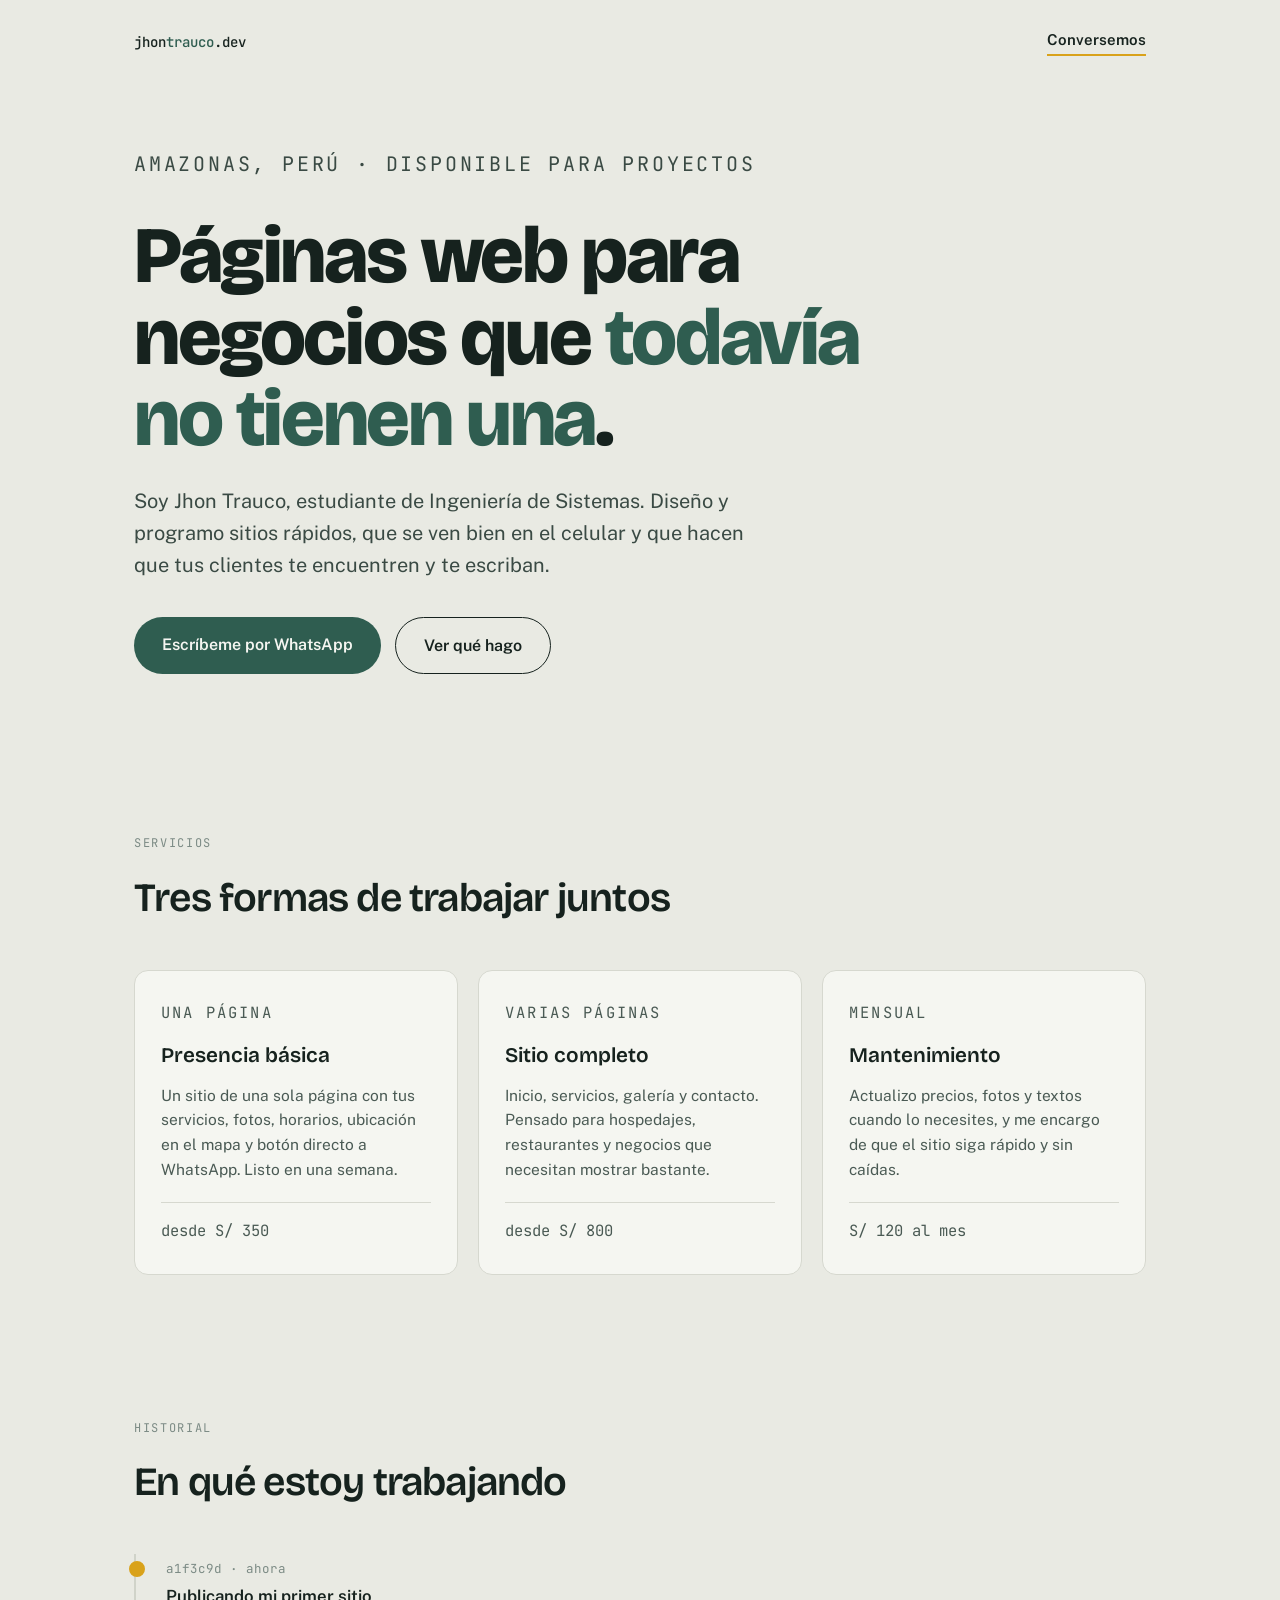
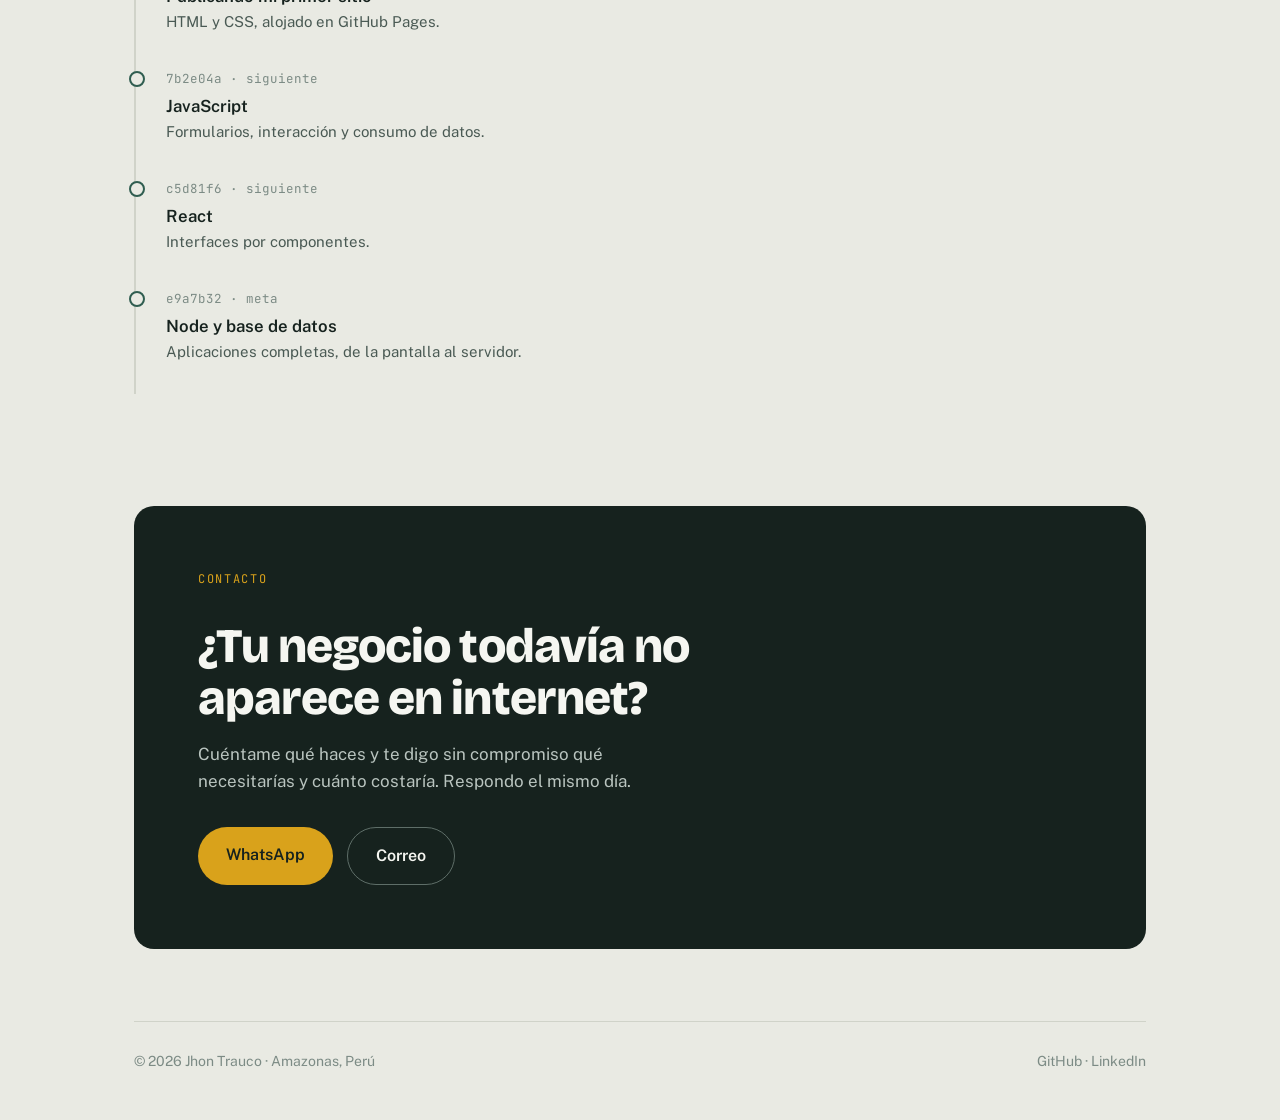
==== index.html @ 75b965c4 "Agrego mi landing page personal" ====
<!DOCTYPE html>
<html lang="es">
<head>
  <meta charset="UTF-8">
  <meta name="viewport" content="width=device-width, initial-scale=1.0">
  <title>Jhon Trauco — Desarrollo web en Amazonas, Perú</title>
  <meta name="description" content="Hago páginas web rápidas y claras para negocios de Amazonas. Estudiante de Ingeniería de Sistemas.">

  <link rel="preconnect" href="https://fonts.googleapis.com">
  <link rel="preconnect" href="https://fonts.gstatic.com" crossorigin>
  <link href="https://fonts.googleapis.com/css2?family=Bricolage+Grotesque:opsz,wght@12..96,400;12..96,600;12..96,800&family=JetBrains+Mono:wght@400;500&family=Public+Sans:wght@400;500;600&display=swap" rel="stylesheet">

  <style>
    /* Variables */
    :root {
      --niebla:  #E9EAE3;
      --tinta:   #16221E;
      --musgo:   #2F5D50;
      --ambar:   #D9A21B;
      --piedra:  #7C8B85;
      --papel:   #F5F6F1;

      --display: 'Bricolage Grotesque', system-ui, sans-serif;
      --cuerpo:  'Public Sans', system-ui, sans-serif;
      --mono:    'JetBrains Mono', monospace;
    }

    /* Base */
    * { margin: 0; padding: 0; box-sizing: border-box; }

    html { scroll-behavior: smooth; }

    body {
      background: var(--niebla);
      color: var(--tinta);
      font-family: var(--cuerpo);
      font-size: 17px;
      line-height: 1.6;
      -webkit-font-smoothing: antialiased;
    }

    .contenedor {
      width: 100%;
      max-width: 1060px;
      margin: 0 auto;
      padding: 0 24px;
    }

    a { color: inherit; }

    a:focus-visible, button:focus-visible {
      outline: 3px solid var(--musgo);
      outline-offset: 3px;
    }

    .etiqueta {
      font-family: var(--mono);
      font-size: 12px;
      letter-spacing: 0.14em;
      text-transform: uppercase;
      color: var(--piedra);
    }

    /* Cabecera */
    .cabecera {
      padding: 28px 0;
      display: flex;
      align-items: center;
      justify-content: space-between;
      gap: 16px;
    }

    .logo {
      font-family: var(--mono);
      font-size: 14px;
      font-weight: 500;
      text-decoration: none;
    }

    .logo span { color: var(--musgo); }

    .cabecera-enlace {
      font-size: 15px;
      font-weight: 600;
      text-decoration: none;
      border-bottom: 2px solid var(--ambar);
      padding-bottom: 2px;
    }

    /* Portada */
    .portada { padding: 64px 0 88px; }

    .portada h1 {
      font-family: var(--display);
      font-weight: 800;
      font-size: clamp(2.6rem, 7vw, 5rem);
      line-height: 1.02;
      letter-spacing: -0.03em;
      margin: 20px 0 24px;
      max-width: 15ch;
    }

    .portada h1 em {
      font-style: normal;
      color: var(--musgo);
    }

    .portada p {
      font-size: clamp(1.05rem, 2vw, 1.25rem);
      color: #3A4A44;
      max-width: 52ch;
      margin-bottom: 36px;
    }

    /* Botones */
    .botones { display: flex; flex-wrap: wrap; gap: 14px; }

    .boton {
      display: inline-block;
      padding: 15px 28px;
      border-radius: 999px;
      font-weight: 600;
      font-size: 16px;
      text-decoration: none;
      transition: transform 0.15s ease, background 0.15s ease;
    }

    .boton-lleno {
      background: var(--musgo);
      color: var(--papel);
    }

    .boton-lleno:hover { background: #24463D; transform: translateY(-2px); }

    .boton-borde {
      border: 1.5px solid var(--tinta);
      color: var(--tinta);
    }

    .boton-borde:hover { background: var(--tinta); color: var(--papel); transform: translateY(-2px); }

    /* Servicios */
    .seccion { padding: 72px 0; }

    .seccion-titulo {
      font-family: var(--display);
      font-weight: 600;
      font-size: clamp(1.7rem, 4vw, 2.5rem);
      letter-spacing: -0.02em;
      margin: 12px 0 40px;
    }

    .grilla {
      display: grid;
      grid-template-columns: repeat(auto-fit, minmax(260px, 1fr));
      gap: 20px;
    }

    .tarjeta {
      background: var(--papel);
      border: 1px solid #D6D8CF;
      border-radius: 14px;
      padding: 30px 26px;
      display: flex;
      flex-direction: column;
    }

    .tarjeta h3 {
      font-family: var(--display);
      font-size: 1.3rem;
      font-weight: 600;
      margin: 14px 0 10px;
    }

    .tarjeta p {
      color: #4A5A54;
      font-size: 15.5px;
      flex-grow: 1;
    }

    .precio {
      font-family: var(--mono);
      font-size: 14px;
      color: var(--musgo);
      margin-top: 20px;
      padding-top: 16px;
      border-top: 1px solid #D6D8CF;
    }

    /* Historial */
    .historial { list-style: none; border-left: 2px solid #D0D3C9; }

    .commit {
      position: relative;
      padding: 0 0 30px 30px;
    }

    .commit::before {
      content: "";
      position: absolute;
      left: -7px;
      top: 7px;
      width: 12px;
      height: 12px;
      border-radius: 50%;
      background: var(--niebla);
      border: 2px solid var(--musgo);
    }

    .commit.actual::before { background: var(--ambar); border-color: var(--ambar); }

    .commit-hash {
      font-family: var(--mono);
      font-size: 12.5px;
      color: var(--piedra);
    }

    .commit-titulo {
      font-weight: 600;
      font-size: 1.05rem;
      margin-top: 2px;
    }

    .commit-detalle { color: #4A5A54; font-size: 15px; }

    /* Contacto */
    .contacto {
      background: var(--tinta);
      color: var(--papel);
      border-radius: 20px;
      padding: clamp(38px, 6vw, 64px);
      margin: 40px 0 72px;
    }

    .contacto h2 {
      font-family: var(--display);
      font-weight: 800;
      font-size: clamp(1.9rem, 5vw, 3rem);
      letter-spacing: -0.02em;
      line-height: 1.08;
      margin: 14px 0 16px;
      max-width: 18ch;
    }

    .contacto p {
      color: #B9C4BF;
      max-width: 46ch;
      margin-bottom: 32px;
    }

    .contacto .etiqueta { color: var(--ambar); }

    .contacto .boton-lleno { background: var(--ambar); color: var(--tinta); }
    .contacto .boton-lleno:hover { background: #E8B32C; }

    .contacto .boton-borde { border-color: #5E6E68; color: var(--papel); }
    .contacto .boton-borde:hover { background: var(--papel); color: var(--tinta); }

    /* Pie de página */
    .pie {
      border-top: 1px solid #D0D3C9;
      padding: 28px 0 48px;
      display: flex;
      flex-wrap: wrap;
      gap: 12px;
      justify-content: space-between;
      font-size: 14px;
      color: var(--piedra);
    }

    .pie a { text-decoration: none; }
    .pie a:hover { color: var(--musgo); }

    /* Animación de aparición */
    .aparece {
      opacity: 0;
      transform: translateY(18px);
      transition: opacity 0.6s ease, transform 0.6s ease;
    }

    .aparece.visible { opacity: 1; transform: none; }

    @media (prefers-reduced-motion: reduce) {
      * { animation: none !important; transition: none !important; }
      .aparece { opacity: 1; transform: none; }
      html { scroll-behavior: auto; }
    }
  </style>
</head>

<body>

  <div class="contenedor">
    <header class="cabecera">
      <a href="#" class="logo">jhon<span>trauco</span>.dev</a>
      <a href="#contacto" class="cabecera-enlace">Conversemos</a>
    </header>
  </div>

  <main>
    <div class="contenedor">
      <section class="portada">
        <p class="etiqueta">Amazonas, Perú · Disponible para proyectos</p>

        <h1>Páginas web para negocios que <em>todavía no tienen una</em>.</h1>

        <p>
          Soy Jhon Trauco, estudiante de Ingeniería de Sistemas. Diseño y programo
          sitios rápidos, que se ven bien en el celular y que hacen que tus
          clientes te encuentren y te escriban.
        </p>

        <div class="botones">
          <a class="boton boton-lleno" href="https://wa.me/51944429458">Escríbeme por WhatsApp</a>
          <a class="boton boton-borde" href="#servicios">Ver qué hago</a>
        </div>
      </section>
    </div>

    <div class="contenedor">
      <section class="seccion aparece" id="servicios">
        <p class="etiqueta">Servicios</p>
        <h2 class="seccion-titulo">Tres formas de trabajar juntos</h2>

        <div class="grilla">
          <article class="tarjeta">
            <p class="etiqueta">Una página</p>
            <h3>Presencia básica</h3>
            <p>
              Un sitio de una sola página con tus servicios, fotos, horarios,
              ubicación en el mapa y botón directo a WhatsApp. Listo en una semana.
            </p>
            <p class="precio">desde S/ 350</p>
          </article>

          <article class="tarjeta">
            <p class="etiqueta">Varias páginas</p>
            <h3>Sitio completo</h3>
            <p>
              Inicio, servicios, galería y contacto. Pensado para hospedajes,
              restaurantes y negocios que necesitan mostrar bastante.
            </p>
            <p class="precio">desde S/ 800</p>
          </article>

          <article class="tarjeta">
            <p class="etiqueta">Mensual</p>
            <h3>Mantenimiento</h3>
            <p>
              Actualizo precios, fotos y textos cuando lo necesites, y me encargo
              de que el sitio siga rápido y sin caídas.
            </p>
            <p class="precio">S/ 120 al mes</p>
          </article>
        </div>
      </section>
    </div>

    <div class="contenedor">
      <section class="seccion aparece">
        <p class="etiqueta">Historial</p>
        <h2 class="seccion-titulo">En qué estoy trabajando</h2>

        <ol class="historial">
          <li class="commit actual">
            <span class="commit-hash">a1f3c9d · ahora</span>
            <p class="commit-titulo">Publicando mi primer sitio</p>
            <p class="commit-detalle">HTML y CSS, alojado en GitHub Pages.</p>
          </li>
          <li class="commit">
            <span class="commit-hash">7b2e04a · siguiente</span>
            <p class="commit-titulo">JavaScript</p>
            <p class="commit-detalle">Formularios, interacción y consumo de datos.</p>
          </li>
          <li class="commit">
            <span class="commit-hash">c5d81f6 · siguiente</span>
            <p class="commit-titulo">React</p>
            <p class="commit-detalle">Interfaces por componentes.</p>
          </li>
          <li class="commit">
            <span class="commit-hash">e9a7b32 · meta</span>
            <p class="commit-titulo">Node y base de datos</p>
            <p class="commit-detalle">Aplicaciones completas, de la pantalla al servidor.</p>
          </li>
        </ol>
      </section>
    </div>

    <div class="contenedor">
      <section class="contacto aparece" id="contacto">
        <p class="etiqueta">Contacto</p>
        <h2>¿Tu negocio todavía no aparece en internet?</h2>
        <p>
          Cuéntame qué haces y te digo sin compromiso qué necesitarías y cuánto
          costaría. Respondo el mismo día.
        </p>

        <div class="botones">
          <a class="boton boton-lleno" href="https://wa.me/51944429458">WhatsApp</a>
          <a class="boton boton-borde" href="mailto:jhontrauco.dev@gmail.com">Correo</a>
        </div>
      </section>
    </div>
  </main>

  <div class="contenedor">
    <footer class="pie">
      <span>© 2026 Jhon Trauco · Amazonas, Perú</span>
      <span>
        <a href="https://github.com/jhontrauco">GitHub</a> ·
        <a href="https://www.linkedin.com/in/jhontrauco/">LinkedIn</a>
      </span>
    </footer>
  </div>

  <script>
    const observador = new IntersectionObserver((entradas) => {
      entradas.forEach((entrada) => {
        if (entrada.isIntersecting) {
          entrada.target.classList.add('visible');
          observador.unobserve(entrada.target);
        }
      });
    }, { threshold: 0.12 });

    document.querySelectorAll('.aparece').forEach((el) => observador.observe(el));
  </script>

</body>
</html>
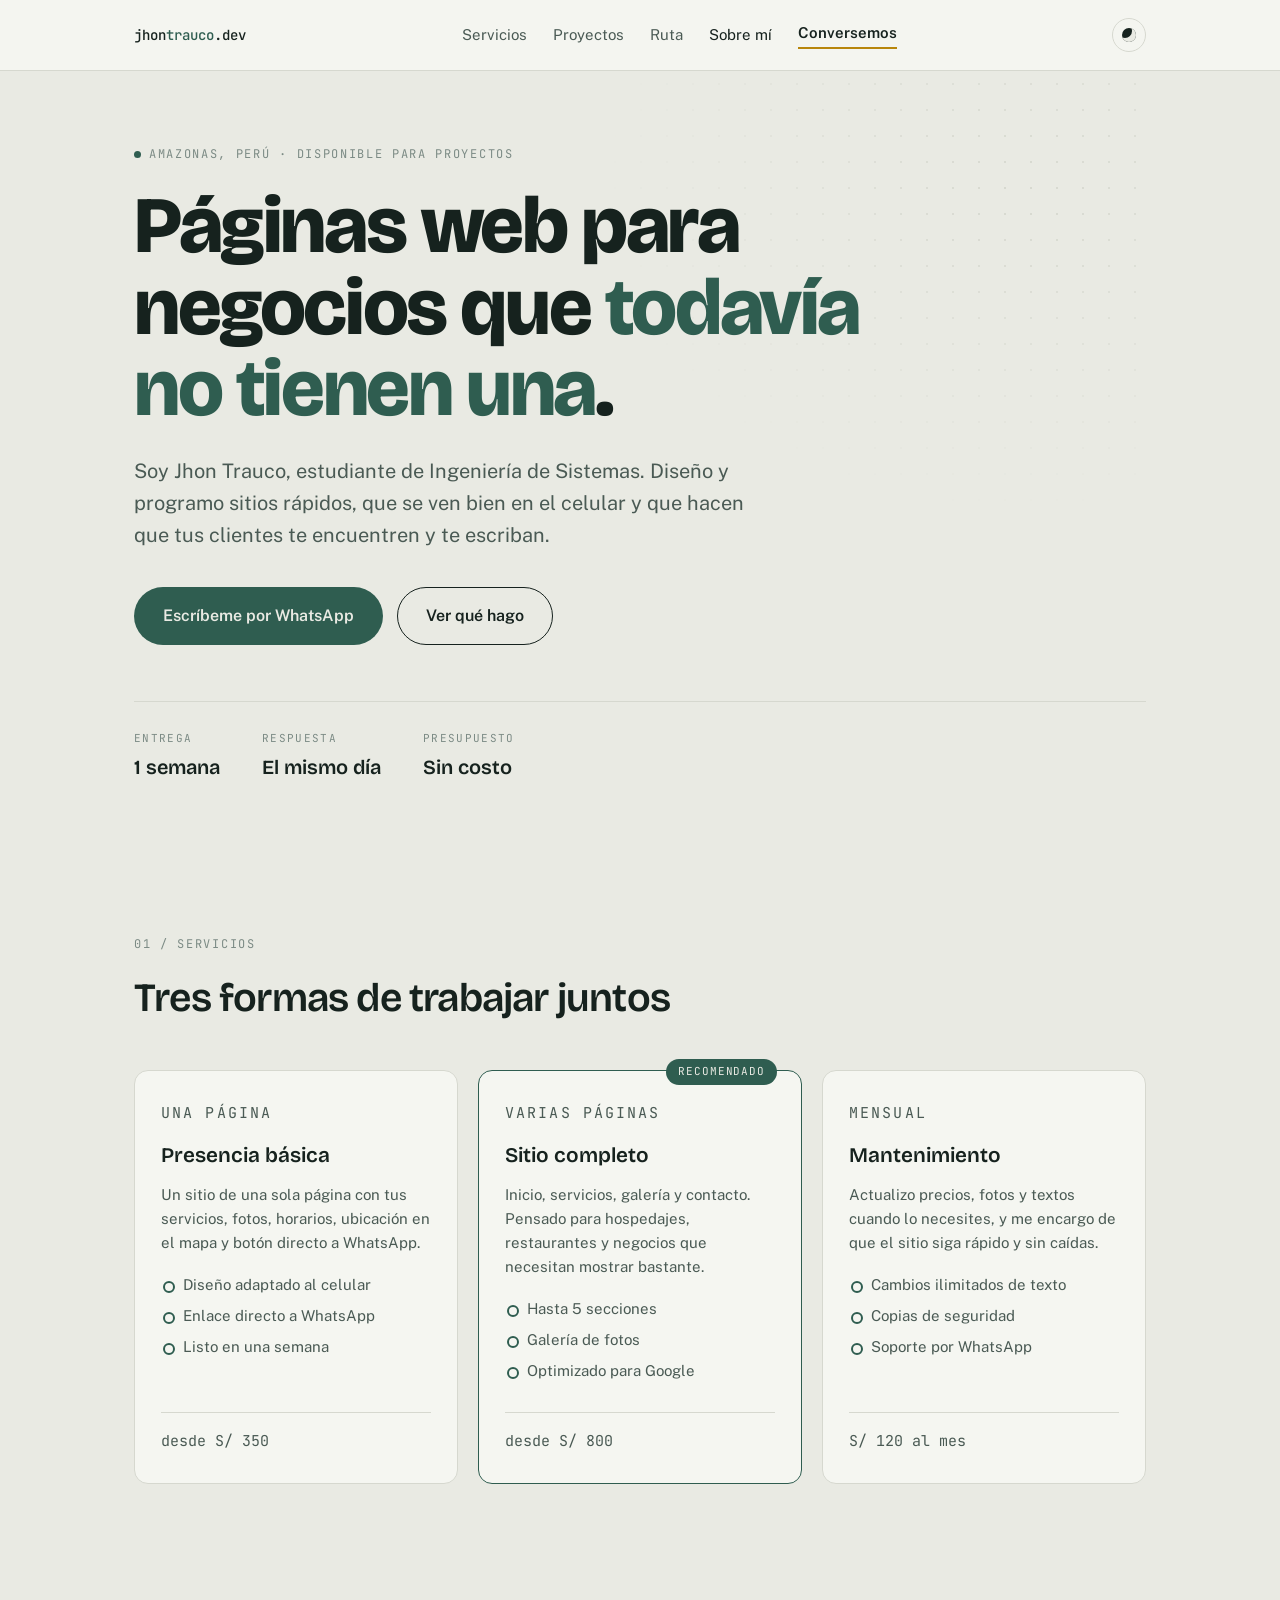
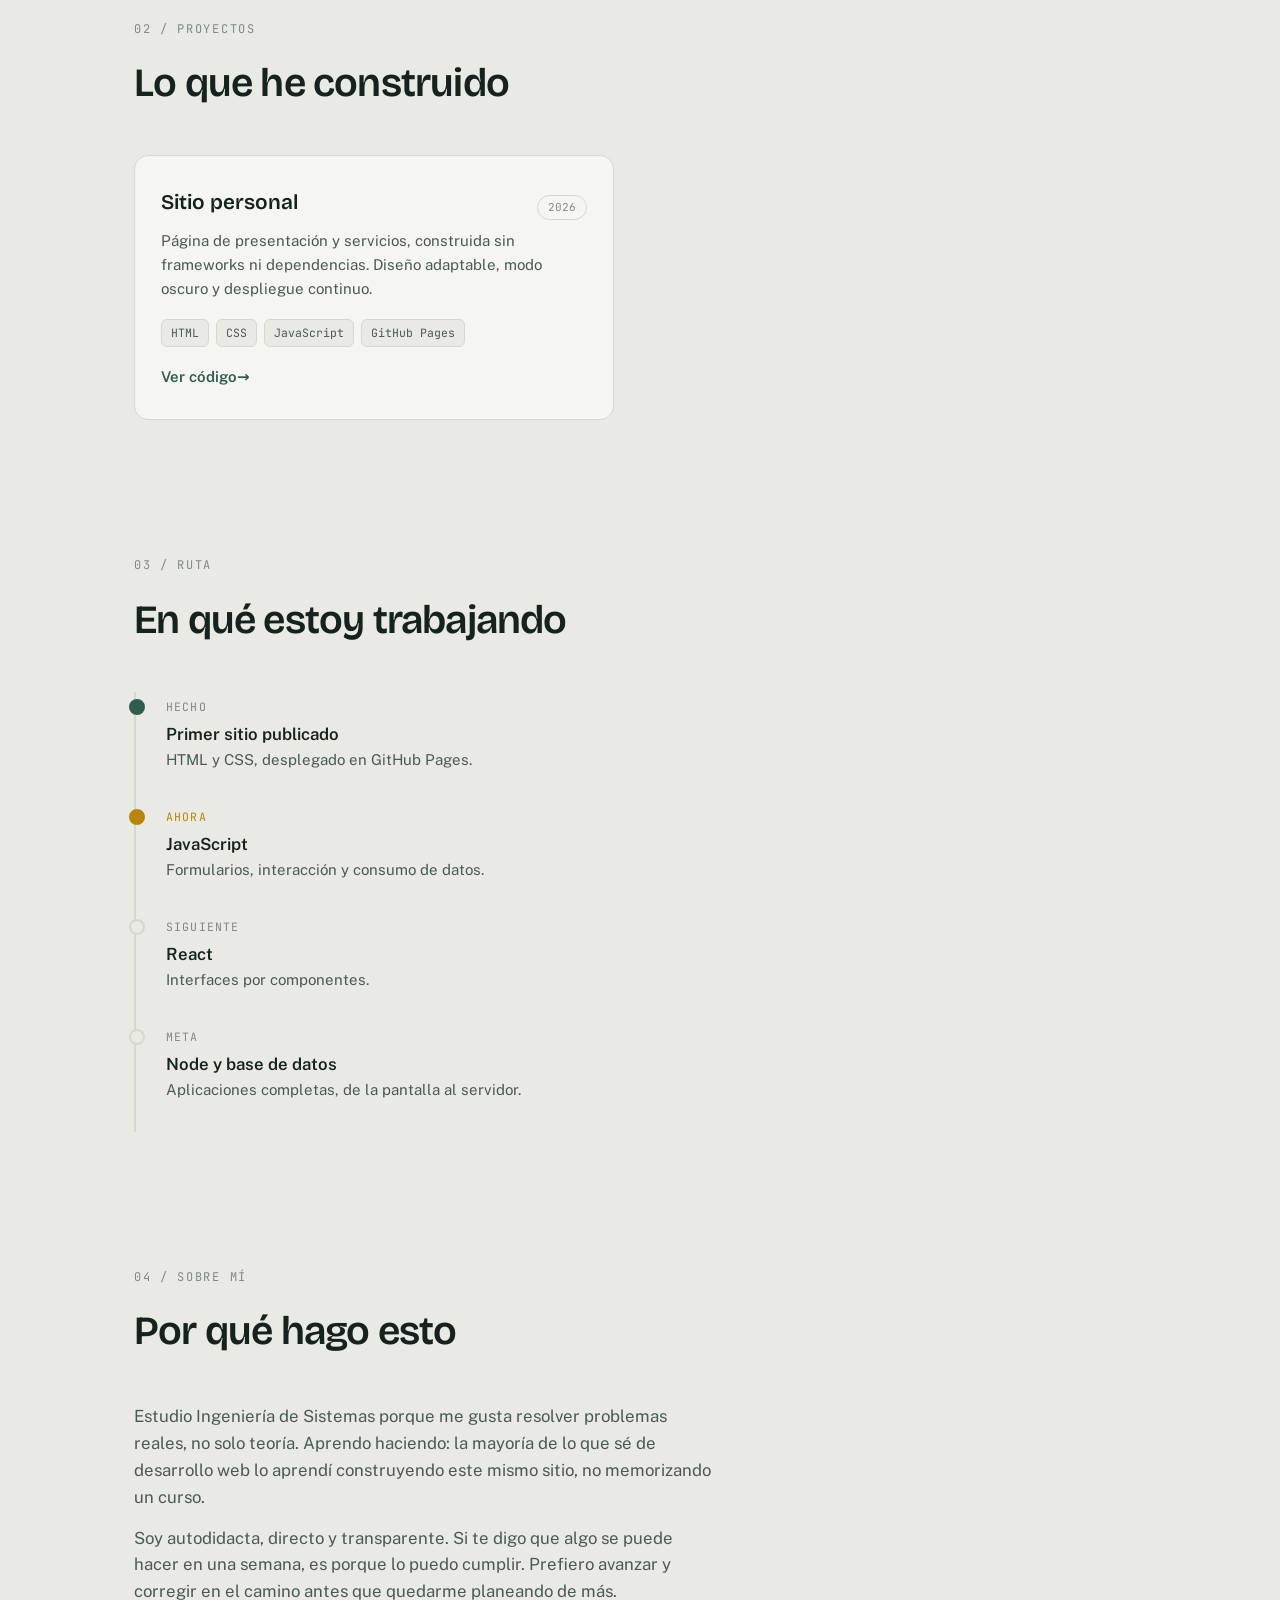
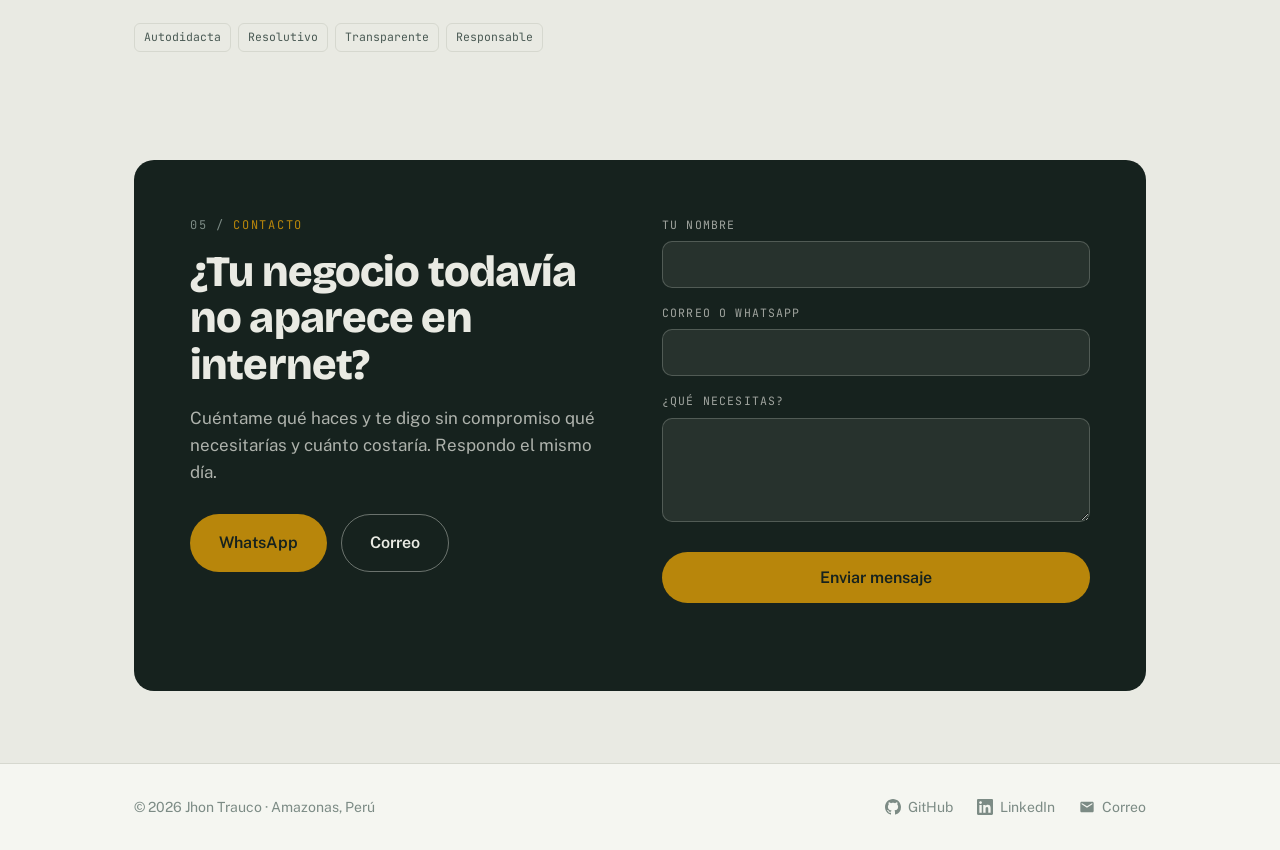
==== commit 06108afe: "Rediseño completo: estructura, contenido y accesibilidad Reemplaza la versión inicial de un solo arc" ====
--- a/index.html
+++ b/index.html
@@ -3,320 +3,128 @@
 <head>
   <meta charset="UTF-8">
   <meta name="viewport" content="width=device-width, initial-scale=1.0">
+
   <title>Jhon Trauco — Desarrollo web en Amazonas, Perú</title>
   <meta name="description" content="Hago páginas web rápidas y claras para negocios de Amazonas. Estudiante de Ingeniería de Sistemas.">
+  <meta name="author" content="Jhon Trauco">
+  <link rel="canonical" href="https://jhontrauco.github.io/landing-page/">
+
+  <!-- Tarjeta de vista previa al compartir el enlace (WhatsApp, LinkedIn, Facebook) -->
+  <meta property="og:type" content="website">
+  <meta property="og:locale" content="es_PE">
+  <meta property="og:url" content="https://jhontrauco.github.io/landing-page/">
+  <meta property="og:title" content="Jhon Trauco — Desarrollo web en Amazonas">
+  <meta property="og:description" content="Páginas web para negocios que todavía no tienen una.">
+  <meta property="og:image" content="https://jhontrauco.github.io/landing-page/img/preview.png">
+  <meta name="twitter:card" content="summary_large_image">
+
+  <!-- Icono de la pestaña, dibujado en SVG dentro del propio enlace -->
+  <link rel="icon" href="data:image/svg+xml,<svg xmlns='http://www.w3.org/2000/svg' viewBox='0 0 64 64'><rect width='64' height='64' rx='14' fill='%232F5D50'/><text x='50%25' y='50%25' dy='.35em' text-anchor='middle' font-family='monospace' font-size='30' font-weight='bold' fill='%23E9EAE3'>jt</text></svg>">
+
+  <meta name="theme-color" content="#E9EAE3" media="(prefers-color-scheme: light)">
+  <meta name="theme-color" content="#101614" media="(prefers-color-scheme: dark)">
 
   <link rel="preconnect" href="https://fonts.googleapis.com">
   <link rel="preconnect" href="https://fonts.gstatic.com" crossorigin>
   <link href="https://fonts.googleapis.com/css2?family=Bricolage+Grotesque:opsz,wght@12..96,400;12..96,600;12..96,800&family=JetBrains+Mono:wght@400;500&family=Public+Sans:wght@400;500;600&display=swap" rel="stylesheet">
 
-  <style>
-    /* Variables */
-    :root {
-      --niebla:  #E9EAE3;
-      --tinta:   #16221E;
-      --musgo:   #2F5D50;
-      --ambar:   #D9A21B;
-      --piedra:  #7C8B85;
-      --papel:   #F5F6F1;
-
-      --display: 'Bricolage Grotesque', system-ui, sans-serif;
-      --cuerpo:  'Public Sans', system-ui, sans-serif;
-      --mono:    'JetBrains Mono', monospace;
-    }
-
-    /* Base */
-    * { margin: 0; padding: 0; box-sizing: border-box; }
-
-    html { scroll-behavior: smooth; }
-
-    body {
-      background: var(--niebla);
-      color: var(--tinta);
-      font-family: var(--cuerpo);
-      font-size: 17px;
-      line-height: 1.6;
-      -webkit-font-smoothing: antialiased;
-    }
-
-    .contenedor {
-      width: 100%;
-      max-width: 1060px;
-      margin: 0 auto;
-      padding: 0 24px;
-    }
-
-    a { color: inherit; }
-
-    a:focus-visible, button:focus-visible {
-      outline: 3px solid var(--musgo);
-      outline-offset: 3px;
-    }
-
-    .etiqueta {
-      font-family: var(--mono);
-      font-size: 12px;
-      letter-spacing: 0.14em;
-      text-transform: uppercase;
-      color: var(--piedra);
-    }
-
-    /* Cabecera */
-    .cabecera {
-      padding: 28px 0;
-      display: flex;
-      align-items: center;
-      justify-content: space-between;
-      gap: 16px;
-    }
-
-    .logo {
-      font-family: var(--mono);
-      font-size: 14px;
-      font-weight: 500;
-      text-decoration: none;
-    }
-
-    .logo span { color: var(--musgo); }
-
-    .cabecera-enlace {
-      font-size: 15px;
-      font-weight: 600;
-      text-decoration: none;
-      border-bottom: 2px solid var(--ambar);
-      padding-bottom: 2px;
-    }
-
-    /* Portada */
-    .portada { padding: 64px 0 88px; }
-
-    .portada h1 {
-      font-family: var(--display);
-      font-weight: 800;
-      font-size: clamp(2.6rem, 7vw, 5rem);
-      line-height: 1.02;
-      letter-spacing: -0.03em;
-      margin: 20px 0 24px;
-      max-width: 15ch;
-    }
-
-    .portada h1 em {
-      font-style: normal;
-      color: var(--musgo);
-    }
-
-    .portada p {
-      font-size: clamp(1.05rem, 2vw, 1.25rem);
-      color: #3A4A44;
-      max-width: 52ch;
-      margin-bottom: 36px;
-    }
-
-    /* Botones */
-    .botones { display: flex; flex-wrap: wrap; gap: 14px; }
-
-    .boton {
-      display: inline-block;
-      padding: 15px 28px;
-      border-radius: 999px;
-      font-weight: 600;
-      font-size: 16px;
-      text-decoration: none;
-      transition: transform 0.15s ease, background 0.15s ease;
-    }
-
-    .boton-lleno {
-      background: var(--musgo);
-      color: var(--papel);
-    }
-
-    .boton-lleno:hover { background: #24463D; transform: translateY(-2px); }
-
-    .boton-borde {
-      border: 1.5px solid var(--tinta);
-      color: var(--tinta);
-    }
-
-    .boton-borde:hover { background: var(--tinta); color: var(--papel); transform: translateY(-2px); }
-
-    /* Servicios */
-    .seccion { padding: 72px 0; }
-
-    .seccion-titulo {
-      font-family: var(--display);
-      font-weight: 600;
-      font-size: clamp(1.7rem, 4vw, 2.5rem);
-      letter-spacing: -0.02em;
-      margin: 12px 0 40px;
-    }
-
-    .grilla {
-      display: grid;
-      grid-template-columns: repeat(auto-fit, minmax(260px, 1fr));
-      gap: 20px;
-    }
-
-    .tarjeta {
-      background: var(--papel);
-      border: 1px solid #D6D8CF;
-      border-radius: 14px;
-      padding: 30px 26px;
-      display: flex;
-      flex-direction: column;
-    }
-
-    .tarjeta h3 {
-      font-family: var(--display);
-      font-size: 1.3rem;
-      font-weight: 600;
-      margin: 14px 0 10px;
-    }
-
-    .tarjeta p {
-      color: #4A5A54;
-      font-size: 15.5px;
-      flex-grow: 1;
-    }
-
-    .precio {
-      font-family: var(--mono);
-      font-size: 14px;
-      color: var(--musgo);
-      margin-top: 20px;
-      padding-top: 16px;
-      border-top: 1px solid #D6D8CF;
-    }
-
-    /* Historial */
-    .historial { list-style: none; border-left: 2px solid #D0D3C9; }
-
-    .commit {
-      position: relative;
-      padding: 0 0 30px 30px;
-    }
-
-    .commit::before {
-      content: "";
-      position: absolute;
-      left: -7px;
-      top: 7px;
-      width: 12px;
-      height: 12px;
-      border-radius: 50%;
-      background: var(--niebla);
-      border: 2px solid var(--musgo);
-    }
-
-    .commit.actual::before { background: var(--ambar); border-color: var(--ambar); }
-
-    .commit-hash {
-      font-family: var(--mono);
-      font-size: 12.5px;
-      color: var(--piedra);
-    }
-
-    .commit-titulo {
-      font-weight: 600;
-      font-size: 1.05rem;
-      margin-top: 2px;
-    }
-
-    .commit-detalle { color: #4A5A54; font-size: 15px; }
-
-    /* Contacto */
-    .contacto {
-      background: var(--tinta);
-      color: var(--papel);
-      border-radius: 20px;
-      padding: clamp(38px, 6vw, 64px);
-      margin: 40px 0 72px;
-    }
-
-    .contacto h2 {
-      font-family: var(--display);
-      font-weight: 800;
-      font-size: clamp(1.9rem, 5vw, 3rem);
-      letter-spacing: -0.02em;
-      line-height: 1.08;
-      margin: 14px 0 16px;
-      max-width: 18ch;
-    }
-
-    .contacto p {
-      color: #B9C4BF;
-      max-width: 46ch;
-      margin-bottom: 32px;
-    }
-
-    .contacto .etiqueta { color: var(--ambar); }
-
-    .contacto .boton-lleno { background: var(--ambar); color: var(--tinta); }
-    .contacto .boton-lleno:hover { background: #E8B32C; }
-
-    .contacto .boton-borde { border-color: #5E6E68; color: var(--papel); }
-    .contacto .boton-borde:hover { background: var(--papel); color: var(--tinta); }
-
-    /* Pie de página */
-    .pie {
-      border-top: 1px solid #D0D3C9;
-      padding: 28px 0 48px;
-      display: flex;
-      flex-wrap: wrap;
-      gap: 12px;
-      justify-content: space-between;
-      font-size: 14px;
-      color: var(--piedra);
-    }
-
-    .pie a { text-decoration: none; }
-    .pie a:hover { color: var(--musgo); }
-
-    /* Animación de aparición */
-    .aparece {
-      opacity: 0;
-      transform: translateY(18px);
-      transition: opacity 0.6s ease, transform 0.6s ease;
-    }
-
-    .aparece.visible { opacity: 1; transform: none; }
-
-    @media (prefers-reduced-motion: reduce) {
-      * { animation: none !important; transition: none !important; }
-      .aparece { opacity: 1; transform: none; }
-      html { scroll-behavior: auto; }
-    }
-  </style>
+  <link rel="stylesheet" href="css/estilos.css">
+
+  <!-- Sin JavaScript, el observer de scroll nunca revela las secciones: las mostramos igual -->
+  <noscript>
+    <style>.aparece, .grilla > * { opacity: 1 !important; transform: none !important; }</style>
+  </noscript>
+
+  <!-- Datos estructurados: le dicen a Google quién eres -->
+  <script type="application/ld+json">
+  {
+    "@context": "https://schema.org",
+    "@type": "Person",
+    "name": "Jhon Trauco",
+    "jobTitle": "Desarrollador web",
+    "url": "https://jhontrauco.github.io/landing-page/",
+    "sameAs": [
+      "https://github.com/jhontrauco",
+      "https://www.linkedin.com/in/jhontrauco/"
+    ],
+    "address": { "@type": "PostalAddress", "addressRegion": "Amazonas", "addressCountry": "PE" }
+  }
+  </script>
 </head>
 
 <body>
 
-  <div class="contenedor">
-    <header class="cabecera">
+  <a href="#contenido" class="salto-contenido">Saltar al contenido</a>
+
+  <header class="cabecera">
+    <input type="checkbox" id="menu-toggle" class="menu-checkbox" aria-label="Abrir menú de navegación">
+
+    <div class="contenedor cabecera-fila">
       <a href="#" class="logo">jhon<span>trauco</span>.dev</a>
-      <a href="#contacto" class="cabecera-enlace">Conversemos</a>
-    </header>
-  </div>
-
-  <main>
+
+      <div class="nav-envoltura">
+        <nav class="nav" aria-label="Navegación principal">
+          <a href="#servicios">Servicios</a>
+          <a href="#proyectos">Proyectos</a>
+          <a href="#ruta">Ruta</a>
+          <a href="#sobre-mi">Sobre mí</a>
+        </nav>
+        <a href="#contacto" class="cabecera-enlace">Conversemos</a>
+      </div>
+
+      <div class="cabecera-acciones">
+        <button type="button" id="tema" class="tema" aria-label="Cambiar entre modo claro y oscuro">
+          <span class="tema-icono" aria-hidden="true"></span>
+        </button>
+        <label for="menu-toggle" class="menu-boton">
+          <svg class="icono-abrir" viewBox="0 0 24 24" fill="none" stroke="currentColor" stroke-width="2" stroke-linecap="round" aria-hidden="true"><line x1="4" y1="7" x2="20" y2="7"/><line x1="4" y1="12" x2="20" y2="12"/><line x1="4" y1="17" x2="20" y2="17"/></svg>
+          <svg class="icono-cerrar" viewBox="0 0 24 24" fill="none" stroke="currentColor" stroke-width="2" stroke-linecap="round" aria-hidden="true"><line x1="6" y1="6" x2="18" y2="18"/><line x1="18" y1="6" x2="6" y2="18"/></svg>
+        </label>
+      </div>
+    </div>
+  </header>
+
+  <main id="contenido">
+
+    <!-- PORTADA -->
     <div class="contenedor">
       <section class="portada">
-        <p class="etiqueta">Amazonas, Perú · Disponible para proyectos</p>
+        <p class="etiqueta etiqueta-estado">
+          <span class="punto-estado" aria-hidden="true"></span>
+          Amazonas, Perú · Disponible para proyectos
+        </p>
 
         <h1>Páginas web para negocios que <em>todavía no tienen una</em>.</h1>
 
-        <p>
+        <p class="portada-texto">
           Soy Jhon Trauco, estudiante de Ingeniería de Sistemas. Diseño y programo
           sitios rápidos, que se ven bien en el celular y que hacen que tus
           clientes te encuentren y te escriban.
         </p>
 
         <div class="botones">
-          <a class="boton boton-lleno" href="https://wa.me/51944429458">Escríbeme por WhatsApp</a>
+          <a class="boton boton-lleno" href="https://wa.me/51944429458" target="_blank" rel="noopener">Escríbeme por WhatsApp</a>
           <a class="boton boton-borde" href="#servicios">Ver qué hago</a>
         </div>
-      </section>
-    </div>
-
+
+        <dl class="datos">
+          <div class="dato">
+            <dt>Entrega</dt>
+            <dd>1 semana</dd>
+          </div>
+          <div class="dato">
+            <dt>Respuesta</dt>
+            <dd>El mismo día</dd>
+          </div>
+          <div class="dato">
+            <dt>Presupuesto</dt>
+            <dd>Sin costo</dd>
+          </div>
+        </dl>
+      </section>
+    </div>
+
+    <!-- SERVICIOS -->
     <div class="contenedor">
       <section class="seccion aparece" id="servicios">
         <p class="etiqueta">Servicios</p>
@@ -328,18 +136,29 @@
             <h3>Presencia básica</h3>
             <p>
               Un sitio de una sola página con tus servicios, fotos, horarios,
-              ubicación en el mapa y botón directo a WhatsApp. Listo en una semana.
+              ubicación en el mapa y botón directo a WhatsApp.
             </p>
+            <ul class="lista-check">
+              <li>Diseño adaptado al celular</li>
+              <li>Enlace directo a WhatsApp</li>
+              <li>Listo en una semana</li>
+            </ul>
             <p class="precio">desde S/ 350</p>
           </article>
 
-          <article class="tarjeta">
+          <article class="tarjeta tarjeta-destacada">
+            <span class="insignia-destacada">Recomendado</span>
             <p class="etiqueta">Varias páginas</p>
             <h3>Sitio completo</h3>
             <p>
               Inicio, servicios, galería y contacto. Pensado para hospedajes,
               restaurantes y negocios que necesitan mostrar bastante.
             </p>
+            <ul class="lista-check">
+              <li>Hasta 5 secciones</li>
+              <li>Galería de fotos</li>
+              <li>Optimizado para Google</li>
+            </ul>
             <p class="precio">desde S/ 800</p>
           </article>
 
@@ -350,35 +169,70 @@
               Actualizo precios, fotos y textos cuando lo necesites, y me encargo
               de que el sitio siga rápido y sin caídas.
             </p>
+            <ul class="lista-check">
+              <li>Cambios ilimitados de texto</li>
+              <li>Copias de seguridad</li>
+              <li>Soporte por WhatsApp</li>
+            </ul>
             <p class="precio">S/ 120 al mes</p>
           </article>
         </div>
       </section>
     </div>
 
-    <div class="contenedor">
-      <section class="seccion aparece">
-        <p class="etiqueta">Historial</p>
+    <!-- PROYECTOS -->
+    <div class="contenedor">
+      <section class="seccion aparece" id="proyectos">
+        <p class="etiqueta">Proyectos</p>
+        <h2 class="seccion-titulo">Lo que he construido</h2>
+
+        <div class="grilla">
+          <!-- Copia este bloque completo para agregar un proyecto nuevo -->
+          <article class="proyecto">
+            <div class="proyecto-cabecera">
+              <h3>Sitio personal</h3>
+              <span class="insignia">2026</span>
+            </div>
+            <p>
+              Página de presentación y servicios, construida sin frameworks ni
+              dependencias. Diseño adaptable, modo oscuro y despliegue continuo.
+            </p>
+            <ul class="tecnologias">
+              <li>HTML</li>
+              <li>CSS</li>
+              <li>JavaScript</li>
+              <li>GitHub Pages</li>
+            </ul>
+            <a class="enlace-flecha" href="https://github.com/jhontrauco/landing-page" target="_blank" rel="noopener">Ver código</a>
+          </article>
+        </div>
+      </section>
+    </div>
+
+    <!-- RUTA -->
+    <div class="contenedor">
+      <section class="seccion aparece" id="ruta">
+        <p class="etiqueta">Ruta</p>
         <h2 class="seccion-titulo">En qué estoy trabajando</h2>
 
         <ol class="historial">
+          <li class="commit hecho">
+            <span class="commit-hash">Hecho</span>
+            <p class="commit-titulo">Primer sitio publicado</p>
+            <p class="commit-detalle">HTML y CSS, desplegado en GitHub Pages.</p>
+          </li>
           <li class="commit actual">
-            <span class="commit-hash">a1f3c9d · ahora</span>
-            <p class="commit-titulo">Publicando mi primer sitio</p>
-            <p class="commit-detalle">HTML y CSS, alojado en GitHub Pages.</p>
-          </li>
-          <li class="commit">
-            <span class="commit-hash">7b2e04a · siguiente</span>
+            <span class="commit-hash">Ahora</span>
             <p class="commit-titulo">JavaScript</p>
             <p class="commit-detalle">Formularios, interacción y consumo de datos.</p>
           </li>
           <li class="commit">
-            <span class="commit-hash">c5d81f6 · siguiente</span>
+            <span class="commit-hash">Siguiente</span>
             <p class="commit-titulo">React</p>
             <p class="commit-detalle">Interfaces por componentes.</p>
           </li>
           <li class="commit">
-            <span class="commit-hash">e9a7b32 · meta</span>
+            <span class="commit-hash">Meta</span>
             <p class="commit-titulo">Node y base de datos</p>
             <p class="commit-detalle">Aplicaciones completas, de la pantalla al servidor.</p>
           </li>
@@ -386,45 +240,96 @@
       </section>
     </div>
 
+    <!-- SOBRE MÍ -->
+    <div class="contenedor">
+      <section class="seccion aparece" id="sobre-mi">
+        <p class="etiqueta">Sobre mí</p>
+        <h2 class="seccion-titulo">Por qué hago esto</h2>
+
+        <p class="seccion-texto">
+          Estudio Ingeniería de Sistemas porque me gusta resolver problemas
+          reales, no solo teoría. Aprendo haciendo: la mayoría de lo que sé de
+          desarrollo web lo aprendí construyendo este mismo sitio, no
+          memorizando un curso.
+        </p>
+        <p class="seccion-texto">
+          Soy autodidacta, directo y transparente. Si te digo que algo se
+          puede hacer en una semana, es porque lo puedo cumplir. Prefiero
+          avanzar y corregir en el camino antes que quedarme planeando de más.
+        </p>
+
+        <ul class="rasgos">
+          <li>Autodidacta</li>
+          <li>Resolutivo</li>
+          <li>Transparente</li>
+          <li>Responsable</li>
+        </ul>
+      </section>
+    </div>
+
+    <!-- CONTACTO -->
     <div class="contenedor">
       <section class="contacto aparece" id="contacto">
-        <p class="etiqueta">Contacto</p>
-        <h2>¿Tu negocio todavía no aparece en internet?</h2>
-        <p>
-          Cuéntame qué haces y te digo sin compromiso qué necesitarías y cuánto
-          costaría. Respondo el mismo día.
-        </p>
-
-        <div class="botones">
-          <a class="boton boton-lleno" href="https://wa.me/51944429458">WhatsApp</a>
-          <a class="boton boton-borde" href="mailto:jhontrauco.dev@gmail.com">Correo</a>
+        <div class="contacto-texto">
+          <p class="etiqueta">Contacto</p>
+          <h2>¿Tu negocio todavía no aparece en internet?</h2>
+          <p>
+            Cuéntame qué haces y te digo sin compromiso qué necesitarías y cuánto
+            costaría. Respondo el mismo día.
+          </p>
+
+          <div class="botones">
+            <a class="boton boton-lleno" href="https://wa.me/51944429458" target="_blank" rel="noopener">WhatsApp</a>
+            <a class="boton boton-borde" href="mailto:jhontrauco.dev@gmail.com">Correo</a>
+          </div>
         </div>
+
+        <form class="formulario" id="formulario" novalidate>
+          <!-- Reemplaza esta clave por la tuya de web3forms.com (es gratis) -->
+          <input type="hidden" name="access_key" value="ad1dde4b-1380-4ae6-b223-b1a11f09526f">
+
+          <div class="campo">
+            <label for="nombre">Tu nombre</label>
+            <input type="text" id="nombre" name="nombre" required autocomplete="name">
+          </div>
+
+          <div class="campo">
+            <label for="correo">Correo o WhatsApp</label>
+            <input type="text" id="correo" name="correo" required autocomplete="email">
+          </div>
+
+          <div class="campo">
+            <label for="mensaje">¿Qué necesitas?</label>
+            <textarea id="mensaje" name="mensaje" rows="4" required></textarea>
+          </div>
+
+          <button type="submit" class="boton boton-enviar" id="enviar">Enviar mensaje</button>
+          <p class="aviso" id="aviso" role="status" aria-live="polite"></p>
+        </form>
       </section>
     </div>
   </main>
 
-  <div class="contenedor">
-    <footer class="pie">
-      <span>© 2026 Jhon Trauco · Amazonas, Perú</span>
-      <span>
-        <a href="https://github.com/jhontrauco">GitHub</a> ·
-        <a href="https://www.linkedin.com/in/jhontrauco/">LinkedIn</a>
+  <footer class="pie">
+    <div class="contenedor pie-fila">
+      <span>© <span id="anio">2026</span> Jhon Trauco · Amazonas, Perú</span>
+      <span class="pie-enlaces">
+        <a href="https://github.com/jhontrauco" target="_blank" rel="noopener">
+          <svg viewBox="0 0 24 24" fill="currentColor" aria-hidden="true"><path d="M12 0C5.37 0 0 5.37 0 12c0 5.31 3.435 9.795 8.205 11.385.6.105.825-.255.825-.57 0-.285-.015-1.23-.015-2.235-3.015.555-3.795-.735-4.035-1.41-.135-.345-.72-1.41-1.23-1.695-.42-.225-1.02-.78-.015-.795.945-.015 1.62.87 1.845 1.23 1.08 1.815 2.805 1.305 3.495.99.105-.78.42-1.305.765-1.605-2.67-.3-5.46-1.335-5.46-5.925 0-1.305.465-2.385 1.23-3.225-.12-.3-.54-1.53.12-3.18 0 0 1.005-.315 3.3 1.23.96-.27 1.98-.405 3-.405s2.04.135 3 .405c2.295-1.56 3.3-1.23 3.3-1.23.66 1.65.24 2.88.12 3.18.765.84 1.23 1.905 1.23 3.225 0 4.605-2.805 5.625-5.475 5.925.435.375.81 1.095.81 2.22 0 1.605-.015 2.895-.015 3.3 0 .315.225.69.825.57A12.02 12.02 0 0024 12c0-6.63-5.37-12-12-12z"/></svg>
+          GitHub
+        </a>
+        <a href="https://www.linkedin.com/in/jhontrauco/" target="_blank" rel="noopener">
+          <svg viewBox="0 0 24 24" fill="currentColor" aria-hidden="true"><path d="M20.447 20.452h-3.554v-5.569c0-1.328-.027-3.037-1.852-3.037-1.853 0-2.136 1.445-2.136 2.939v5.667H9.351V9h3.414v1.561h.046c.477-.9 1.637-1.85 3.37-1.85 3.601 0 4.267 2.37 4.267 5.455v6.286zM5.337 7.433c-1.144 0-2.063-.926-2.063-2.065 0-1.138.92-2.063 2.063-2.063 1.14 0 2.064.925 2.064 2.063 0 1.139-.925 2.065-2.064 2.065zm1.782 13.019H3.555V9h3.564v11.452zM22.225 0H1.771C.792 0 0 .774 0 1.729v20.542C0 23.227.792 24 1.771 24h20.451C23.2 24 24 23.227 24 22.271V1.729C24 .774 23.2 0 22.222 0h.003z"/></svg>
+          LinkedIn
+        </a>
+        <a href="mailto:jhontrauco.dev@gmail.com">
+          <svg viewBox="0 0 24 24" fill="currentColor" aria-hidden="true"><path d="M20 4H4c-1.1 0-1.99.9-1.99 2L2 18c0 1.1.9 2 2 2h16c1.1 0 2-.9 2-2V6c0-1.1-.9-2-2-2zm0 4-8 5-8-5V6l8 5 8-5v2z"/></svg>
+          Correo
+        </a>
       </span>
-    </footer>
-  </div>
-
-  <script>
-    const observador = new IntersectionObserver((entradas) => {
-      entradas.forEach((entrada) => {
-        if (entrada.isIntersecting) {
-          entrada.target.classList.add('visible');
-          observador.unobserve(entrada.target);
-        }
-      });
-    }, { threshold: 0.12 });
-
-    document.querySelectorAll('.aparece').forEach((el) => observador.observe(el));
-  </script>
-
+    </div>
+  </footer>
+
+  <script src="js/main.js"></script>
 </body>
 </html>
--- a/css/estilos.css
+++ b/css/estilos.css
@@ -0,0 +1,726 @@
+/* ============================================================
+   ESTILOS — jhontrauco.dev
+   1. Tokens          5. Portada
+   2. Base            6. Secciones y tarjetas
+   3. Utilidades      7. Contacto y formulario
+   4. Cabecera        8. Pie y animaciones
+   ============================================================ */
+
+/* ---------- 1. TOKENS ---------- */
+:root {
+  --fondo:        #E9EAE3;
+  --superficie:   #F5F6F1;
+  --texto:        #16221E;
+  --texto-suave:  #4A5A54;
+  --tenue:        #7C8B85;
+  --acento:       #2F5D50;
+  --acento-alto:  #24463D;
+  --realce:       #B8860B;
+  --borde:        #D6D8CF;
+
+  --display: 'Bricolage Grotesque', system-ui, sans-serif;
+  --cuerpo:  'Public Sans', system-ui, sans-serif;
+  --mono:    'JetBrains Mono', monospace;
+
+  --radio:    14px;
+  --radio-lg: 20px;
+  --ancho:    1060px;
+  --transicion: 0.18s ease;
+}
+
+/* Modo oscuro: se activa solo, según la configuración del sistema */
+:root[data-tema="oscuro"] {
+  --fondo:        #101614;
+  --superficie:   #17201D;
+  --texto:        #E8EDEA;
+  --texto-suave:  #B4C2BC;
+  --tenue:        #8FA099;
+  --acento:       #6FB89F;
+  --acento-alto:  #8ACCB4;
+  --realce:       #E0B03A;
+  --borde:        #26332E;
+}
+
+/* ---------- 2. BASE ---------- */
+* { margin: 0; padding: 0; box-sizing: border-box; }
+
+html { scroll-behavior: smooth; scroll-padding-top: 84px; }
+
+body {
+  background: var(--fondo);
+  color: var(--texto);
+  font-family: var(--cuerpo);
+  font-size: 17px;
+  line-height: 1.6;
+  -webkit-font-smoothing: antialiased;
+  transition: background var(--transicion), color var(--transicion);
+}
+
+a { color: inherit; }
+
+::selection { background: var(--acento); color: var(--fondo); }
+
+img { max-width: 100%; display: block; }
+
+:focus-visible {
+  outline: 3px solid var(--acento);
+  outline-offset: 3px;
+  border-radius: 4px;
+}
+
+/* ---------- 3. UTILIDADES ---------- */
+.contenedor {
+  width: 100%;
+  max-width: var(--ancho);
+  margin: 0 auto;
+  padding: 0 24px;
+}
+
+.etiqueta {
+  font-family: var(--mono);
+  font-size: 12px;
+  letter-spacing: 0.14em;
+  text-transform: uppercase;
+  color: var(--tenue);
+}
+
+.salto-contenido {
+  position: absolute;
+  left: -9999px;
+  top: 12px;
+  background: var(--acento);
+  color: var(--superficie);
+  padding: 10px 18px;
+  border-radius: 999px;
+  z-index: 100;
+}
+
+.salto-contenido:focus { left: 24px; }
+
+.etiqueta-estado { display: inline-flex; align-items: center; gap: 8px; }
+
+.punto-estado {
+  width: 7px;
+  height: 7px;
+  border-radius: 50%;
+  background: var(--acento);
+  color: var(--acento);
+  flex-shrink: 0;
+  animation: pulso-halo 2s ease-out infinite;
+}
+
+/* Numeración editorial: 01, 02, 03... antes del título de cada sección
+   (nunca de las etiquetas internas de tarjetas, como "Una página") */
+main { counter-reset: seccion; }
+
+.seccion.aparece > .etiqueta::before,
+.contacto-texto > .etiqueta::before {
+  counter-increment: seccion;
+  content: counter(seccion, decimal-leading-zero) " / ";
+  color: var(--tenue);
+}
+
+/* Botones */
+.botones { display: flex; flex-wrap: wrap; gap: 14px; }
+
+.boton {
+  display: inline-block;
+  padding: 15px 28px;
+  border-radius: 999px;
+  font-family: var(--cuerpo);
+  font-weight: 600;
+  font-size: 16px;
+  text-decoration: none;
+  cursor: pointer;
+  border: 1.5px solid transparent;
+  transition: transform var(--transicion), background var(--transicion), color var(--transicion);
+}
+
+.boton-lleno { background: var(--acento); color: var(--fondo); }
+.boton-lleno:hover { background: var(--acento-alto); transform: translateY(-2px); }
+
+.boton-borde { border-color: var(--texto); color: var(--texto); }
+.boton-borde:hover { background: var(--texto); color: var(--fondo); transform: translateY(-2px); }
+
+.enlace-flecha {
+  font-weight: 600;
+  font-size: 15px;
+  text-decoration: none;
+  color: var(--acento);
+  margin-top: auto;
+  padding-top: 18px;
+}
+
+.enlace-flecha::after {
+  content: " →";
+  display: inline-block;
+  transition: transform var(--transicion);
+}
+
+.enlace-flecha:hover::after { transform: translateX(4px); }
+
+/* ---------- 4. CABECERA ---------- */
+.cabecera {
+  position: sticky;
+  top: 0;
+  z-index: 50;
+  background: color-mix(in srgb, var(--superficie) 92%, transparent);
+  backdrop-filter: blur(10px);
+  border-bottom: 1px solid var(--borde);
+  transition: border-color var(--transicion), box-shadow var(--transicion);
+}
+
+.cabecera.fijada {
+  border-bottom-color: var(--borde);
+  box-shadow: 0 8px 24px -16px color-mix(in srgb, var(--texto) 25%, transparent);
+}
+
+.cabecera-fila {
+  display: flex;
+  align-items: center;
+  justify-content: space-between;
+  gap: 20px;
+  padding-top: 18px;
+  padding-bottom: 18px;
+}
+
+.logo {
+  font-family: var(--mono);
+  font-size: 14px;
+  font-weight: 500;
+  text-decoration: none;
+  white-space: nowrap;
+}
+
+.logo span { color: var(--acento); }
+
+.menu-checkbox {
+  position: absolute;
+  width: 1px;
+  height: 1px;
+  margin: -1px;
+  padding: 0;
+  overflow: hidden;
+  clip: rect(0, 0, 0, 0);
+  white-space: nowrap;
+  border: 0;
+}
+
+.nav-envoltura { display: flex; align-items: center; gap: 26px; }
+
+.nav { display: flex; gap: 26px; }
+
+.nav a {
+  font-size: 15px;
+  text-decoration: none;
+  color: var(--texto-suave);
+  transition: color var(--transicion);
+}
+
+.nav a:hover, .nav a.activo { color: var(--texto); }
+
+.cabecera-acciones { display: flex; align-items: center; gap: 18px; }
+
+.menu-boton {
+  display: none;
+  width: 34px;
+  height: 34px;
+  border-radius: 50%;
+  border: 1px solid var(--borde);
+  cursor: pointer;
+  align-items: center;
+  justify-content: center;
+  color: var(--texto);
+  transition: border-color var(--transicion), background var(--transicion);
+}
+
+.menu-boton:hover { background: var(--fondo); border-color: var(--acento); }
+
+.menu-boton svg { width: 18px; height: 18px; }
+
+.menu-boton .icono-cerrar { display: none; }
+
+#menu-toggle:checked ~ .contenedor .menu-boton .icono-abrir { display: none; }
+#menu-toggle:checked ~ .contenedor .menu-boton .icono-cerrar { display: block; }
+
+#menu-toggle:focus-visible ~ .contenedor .menu-boton {
+  outline: 3px solid var(--acento);
+  outline-offset: 3px;
+}
+
+.cabecera-enlace {
+  font-size: 15px;
+  font-weight: 600;
+  text-decoration: none;
+  border-bottom: 2px solid var(--realce);
+  padding-bottom: 2px;
+  white-space: nowrap;
+}
+
+.tema {
+  width: 34px;
+  height: 34px;
+  border-radius: 50%;
+  border: 1px solid var(--borde);
+  background: transparent;
+  color: var(--texto);
+  cursor: pointer;
+  display: grid;
+  place-items: center;
+  transition: border-color var(--transicion), background var(--transicion);
+}
+
+.tema:hover { background: var(--superficie); border-color: var(--acento); }
+
+.tema-icono {
+  width: 14px;
+  height: 14px;
+  border-radius: 50%;
+  background: var(--texto);
+  box-shadow: inset -4px -4px 0 0 var(--fondo);
+  transition: box-shadow var(--transicion);
+}
+
+:root[data-tema="oscuro"] .tema-icono { box-shadow: inset 0 0 0 0 var(--fondo); }
+
+@media (max-width: 760px) {
+  .menu-boton { display: flex; }
+
+  .nav-envoltura {
+    position: absolute;
+    top: 100%;
+    left: 0;
+    right: 0;
+    flex-direction: column;
+    align-items: stretch;
+    gap: 4px;
+    background: var(--superficie);
+    border-bottom: 1px solid var(--borde);
+    padding: 4px 24px 20px;
+    max-height: 0;
+    overflow: hidden;
+    transition: max-height var(--transicion);
+  }
+
+  #menu-toggle:checked ~ .contenedor .nav-envoltura {
+    max-height: 320px;
+  }
+
+  .nav { flex-direction: column; gap: 2px; }
+
+  .nav a { padding: 12px 4px; }
+
+  .cabecera-enlace {
+    text-align: center;
+    margin-top: 8px;
+  }
+}
+
+/* ---------- 5. PORTADA ---------- */
+.portada { padding: 68px 0 84px; position: relative; }
+
+.portada::before {
+  content: "";
+  position: absolute;
+  inset: 0;
+  background-image: radial-gradient(circle, var(--borde) 1.5px, transparent 1.5px);
+  background-size: 26px 26px;
+  -webkit-mask-image: radial-gradient(ellipse 420px 320px at 88% 15%, black, transparent);
+  mask-image: radial-gradient(ellipse 420px 320px at 88% 15%, black, transparent);
+  pointer-events: none;
+  z-index: 0;
+}
+
+.portada > * { position: relative; z-index: 1; }
+
+@media (max-width: 760px) {
+  .portada::before { display: none; }
+}
+
+.portada h1 {
+  font-family: var(--display);
+  font-weight: 800;
+  font-size: clamp(2.5rem, 7vw, 5rem);
+  line-height: 1.02;
+  letter-spacing: -0.03em;
+  margin: 20px 0 24px;
+  max-width: 15ch;
+}
+
+.portada h1 em { font-style: normal; color: var(--acento); }
+
+.portada-texto {
+  font-size: clamp(1.05rem, 2vw, 1.25rem);
+  color: var(--texto-suave);
+  max-width: 52ch;
+  margin-bottom: 36px;
+}
+
+.datos {
+  display: flex;
+  flex-wrap: wrap;
+  gap: 42px;
+  margin-top: 56px;
+  padding-top: 28px;
+  border-top: 1px solid var(--borde);
+}
+
+.dato dt {
+  font-family: var(--mono);
+  font-size: 11px;
+  letter-spacing: 0.12em;
+  text-transform: uppercase;
+  color: var(--tenue);
+  margin-bottom: 4px;
+}
+
+.dato dd {
+  font-family: var(--display);
+  font-size: 1.25rem;
+  font-weight: 600;
+}
+
+/* ---------- 6. SECCIONES Y TARJETAS ---------- */
+.seccion { padding: 68px 0; }
+
+.seccion-titulo {
+  font-family: var(--display);
+  font-weight: 600;
+  font-size: clamp(1.7rem, 4vw, 2.5rem);
+  letter-spacing: -0.02em;
+  margin: 12px 0 40px;
+}
+
+.grilla {
+  display: grid;
+  grid-template-columns: repeat(auto-fit, minmax(270px, 1fr));
+  gap: 20px;
+}
+
+.grilla > * {
+  opacity: 0;
+  transform: translateY(14px);
+  transition: opacity 0.5s ease, transform 0.5s ease;
+}
+
+.seccion.aparece.visible .grilla > *:nth-child(1) { transition-delay: 0.05s; }
+.seccion.aparece.visible .grilla > *:nth-child(2) { transition-delay: 0.15s; }
+.seccion.aparece.visible .grilla > *:nth-child(3) { transition-delay: 0.25s; }
+
+.seccion.aparece.visible .grilla > * {
+  opacity: 1;
+  transform: none;
+}
+
+.tarjeta, .proyecto {
+  background: var(--superficie);
+  border: 1px solid var(--borde);
+  border-radius: var(--radio);
+  padding: 30px 26px;
+  display: flex;
+  flex-direction: column;
+  transition: transform var(--transicion), border-color var(--transicion), box-shadow var(--transicion);
+}
+
+.tarjeta:hover, .proyecto:hover {
+  transform: translateY(-3px);
+  border-color: var(--acento);
+  box-shadow: 0 14px 28px -16px color-mix(in srgb, var(--acento) 40%, transparent);
+}
+
+.tarjeta-destacada { border-color: var(--acento); position: relative; }
+
+.insignia-destacada {
+  position: absolute;
+  top: -12px;
+  right: 24px;
+  font-family: var(--mono);
+  font-size: 11px;
+  letter-spacing: 0.08em;
+  text-transform: uppercase;
+  color: var(--fondo);
+  background: var(--acento);
+  padding: 4px 12px;
+  border-radius: 999px;
+}
+
+.tarjeta h3, .proyecto h3 {
+  font-family: var(--display);
+  font-size: 1.3rem;
+  font-weight: 600;
+  margin: 14px 0 10px;
+}
+
+.tarjeta p, .proyecto p {
+  color: var(--texto-suave);
+  font-size: 15px;
+}
+
+.lista-check {
+  list-style: none;
+  margin: 18px 0 0;
+  font-size: 15px;
+  color: var(--texto-suave);
+  flex-grow: 1;
+}
+
+.lista-check li {
+  position: relative;
+  padding-left: 22px;
+  margin-bottom: 7px;
+}
+
+.lista-check li::before {
+  content: "";
+  position: absolute;
+  left: 2px;
+  top: 8px;
+  width: 8px;
+  height: 8px;
+  border-radius: 50%;
+  border: 2px solid var(--acento);
+}
+
+.precio {
+  font-family: var(--mono);
+  font-size: 14px;
+  color: var(--acento);
+  margin-top: 22px;
+  padding-top: 16px;
+  border-top: 1px solid var(--borde);
+}
+
+/* Proyectos */
+.proyecto-cabecera {
+  display: flex;
+  align-items: center;
+  justify-content: space-between;
+  gap: 12px;
+}
+
+.proyecto-cabecera h3 { margin: 0 0 10px; }
+
+.insignia {
+  font-family: var(--mono);
+  font-size: 11px;
+  color: var(--tenue);
+  border: 1px solid var(--borde);
+  border-radius: 999px;
+  padding: 3px 10px;
+}
+
+#proyectos .grilla {
+  grid-template-columns: repeat(auto-fit, minmax(270px, 480px));
+}
+
+.tecnologias, .rasgos {
+  list-style: none;
+  display: flex;
+  flex-wrap: wrap;
+  gap: 7px;
+  margin-top: 18px;
+}
+
+.tecnologias li, .rasgos li {
+  font-family: var(--mono);
+  font-size: 11.5px;
+  color: var(--texto-suave);
+  background: var(--fondo);
+  border: 1px solid var(--borde);
+  border-radius: 6px;
+  padding: 4px 9px;
+}
+
+/* Sobre mí */
+.seccion-texto {
+  font-size: 1.05rem;
+  color: var(--texto-suave);
+  max-width: 58ch;
+  margin-bottom: 14px;
+}
+
+/* Ruta */
+.historial { list-style: none; border-left: 2px solid var(--borde); }
+
+.commit { position: relative; padding: 0 0 30px 30px; }
+
+.commit::before {
+  content: "";
+  position: absolute;
+  left: -7px;
+  top: 7px;
+  width: 12px;
+  height: 12px;
+  border-radius: 50%;
+  background: var(--fondo);
+  border: 2px solid var(--borde);
+}
+
+.commit.hecho::before { background: var(--acento); border-color: var(--acento); }
+
+.commit.actual::before {
+  background: var(--realce);
+  border-color: var(--realce);
+  color: var(--realce);
+  animation: pulso-halo 2s ease-out infinite;
+}
+
+@keyframes pulso-halo {
+  0% { box-shadow: 0 0 0 0 color-mix(in srgb, currentColor 45%, transparent); }
+  100% { box-shadow: 0 0 0 10px color-mix(in srgb, currentColor 0%, transparent); }
+}
+
+.commit.actual .commit-hash { color: var(--realce); }
+
+.commit-hash {
+  font-family: var(--mono);
+  font-size: 11.5px;
+  letter-spacing: 0.1em;
+  text-transform: uppercase;
+  color: var(--tenue);
+}
+
+.commit-titulo { font-weight: 600; font-size: 1.05rem; margin-top: 2px; }
+
+.commit-detalle { color: var(--texto-suave); font-size: 15px; }
+
+/* ---------- 7. CONTACTO Y FORMULARIO ---------- */
+.contacto {
+  background: var(--texto);
+  color: var(--fondo);
+  border-radius: var(--radio-lg);
+  padding: clamp(34px, 5vw, 56px);
+  margin: 40px 0 72px;
+  display: grid;
+  grid-template-columns: 1fr 1fr;
+  gap: 44px;
+  align-items: start;
+}
+
+@media (max-width: 820px) {
+  .contacto { grid-template-columns: 1fr; gap: 36px; }
+}
+
+.contacto h2 {
+  font-family: var(--display);
+  font-weight: 800;
+  font-size: clamp(1.8rem, 4.5vw, 2.7rem);
+  letter-spacing: -0.02em;
+  line-height: 1.08;
+  margin: 14px 0 16px;
+  max-width: 18ch;
+}
+
+.contacto-texto p { color: color-mix(in srgb, var(--fondo) 72%, transparent); }
+
+.contacto .etiqueta { color: var(--realce); }
+
+.contacto .botones { margin-top: 28px; }
+
+.contacto .boton-lleno { background: var(--realce); color: #16221E; }
+.contacto .boton-lleno:hover { background: color-mix(in srgb, var(--realce) 85%, white); }
+
+.contacto .boton-borde {
+  border-color: color-mix(in srgb, var(--fondo) 40%, transparent);
+  color: var(--fondo);
+}
+
+.contacto .boton-borde:hover { background: var(--fondo); color: var(--texto); }
+
+.campo { margin-bottom: 16px; }
+
+.campo label {
+  display: block;
+  font-family: var(--mono);
+  font-size: 11.5px;
+  letter-spacing: 0.1em;
+  text-transform: uppercase;
+  color: color-mix(in srgb, var(--fondo) 65%, transparent);
+  margin-bottom: 7px;
+}
+
+.campo input, .campo textarea {
+  width: 100%;
+  background: color-mix(in srgb, var(--fondo) 8%, transparent);
+  border: 1px solid color-mix(in srgb, var(--fondo) 22%, transparent);
+  border-radius: 10px;
+  padding: 13px 15px;
+  color: var(--fondo);
+  font-family: var(--cuerpo);
+  font-size: 16px;
+  resize: vertical;
+  transition: border-color var(--transicion), background var(--transicion);
+}
+
+.campo input:focus, .campo textarea:focus {
+  outline: none;
+  border-color: var(--realce);
+  background: color-mix(in srgb, var(--fondo) 12%, transparent);
+}
+
+.campo input.error, .campo textarea.error { border-color: #E0736B; }
+
+.boton-enviar {
+  width: 100%;
+  background: var(--realce);
+  color: #16221E;
+  margin-top: 6px;
+}
+
+.boton-enviar:hover { background: color-mix(in srgb, var(--realce) 85%, white); }
+.boton-enviar:disabled { opacity: 0.6; cursor: wait; }
+
+.aviso {
+  font-size: 14px;
+  margin-top: 12px;
+  min-height: 20px;
+  color: color-mix(in srgb, var(--fondo) 72%, transparent);
+}
+
+.aviso.exito { color: #7FD1A8; }
+.aviso.fallo { color: #E0736B; }
+
+/* ---------- 8. PIE Y ANIMACIONES ---------- */
+.pie { border-top: 1px solid var(--borde); background: var(--superficie); }
+
+.pie-fila {
+  padding-top: 32px;
+  padding-bottom: 32px;
+  display: flex;
+  flex-wrap: wrap;
+  gap: 14px;
+  justify-content: space-between;
+  font-size: 14px;
+  color: var(--tenue);
+}
+
+.pie-enlaces { display: flex; gap: 24px; }
+
+.pie a {
+  display: inline-flex;
+  align-items: center;
+  gap: 7px;
+  text-decoration: none;
+  transition: color var(--transicion);
+}
+
+.pie a:hover { color: var(--acento); }
+
+.pie a svg { width: 16px; height: 16px; flex-shrink: 0; }
+
+.aparece {
+  opacity: 0;
+  transform: translateY(18px);
+  transition: opacity 0.6s ease, transform 0.6s ease;
+}
+
+.aparece.visible { opacity: 1; transform: none; }
+
+@media (prefers-reduced-motion: reduce) {
+  *, *::before, *::after {
+    animation-duration: 0.01ms !important;
+    transition-duration: 0.01ms !important;
+  }
+  .aparece, .grilla > * { opacity: 1; transform: none; }
+  html { scroll-behavior: auto; }
+}
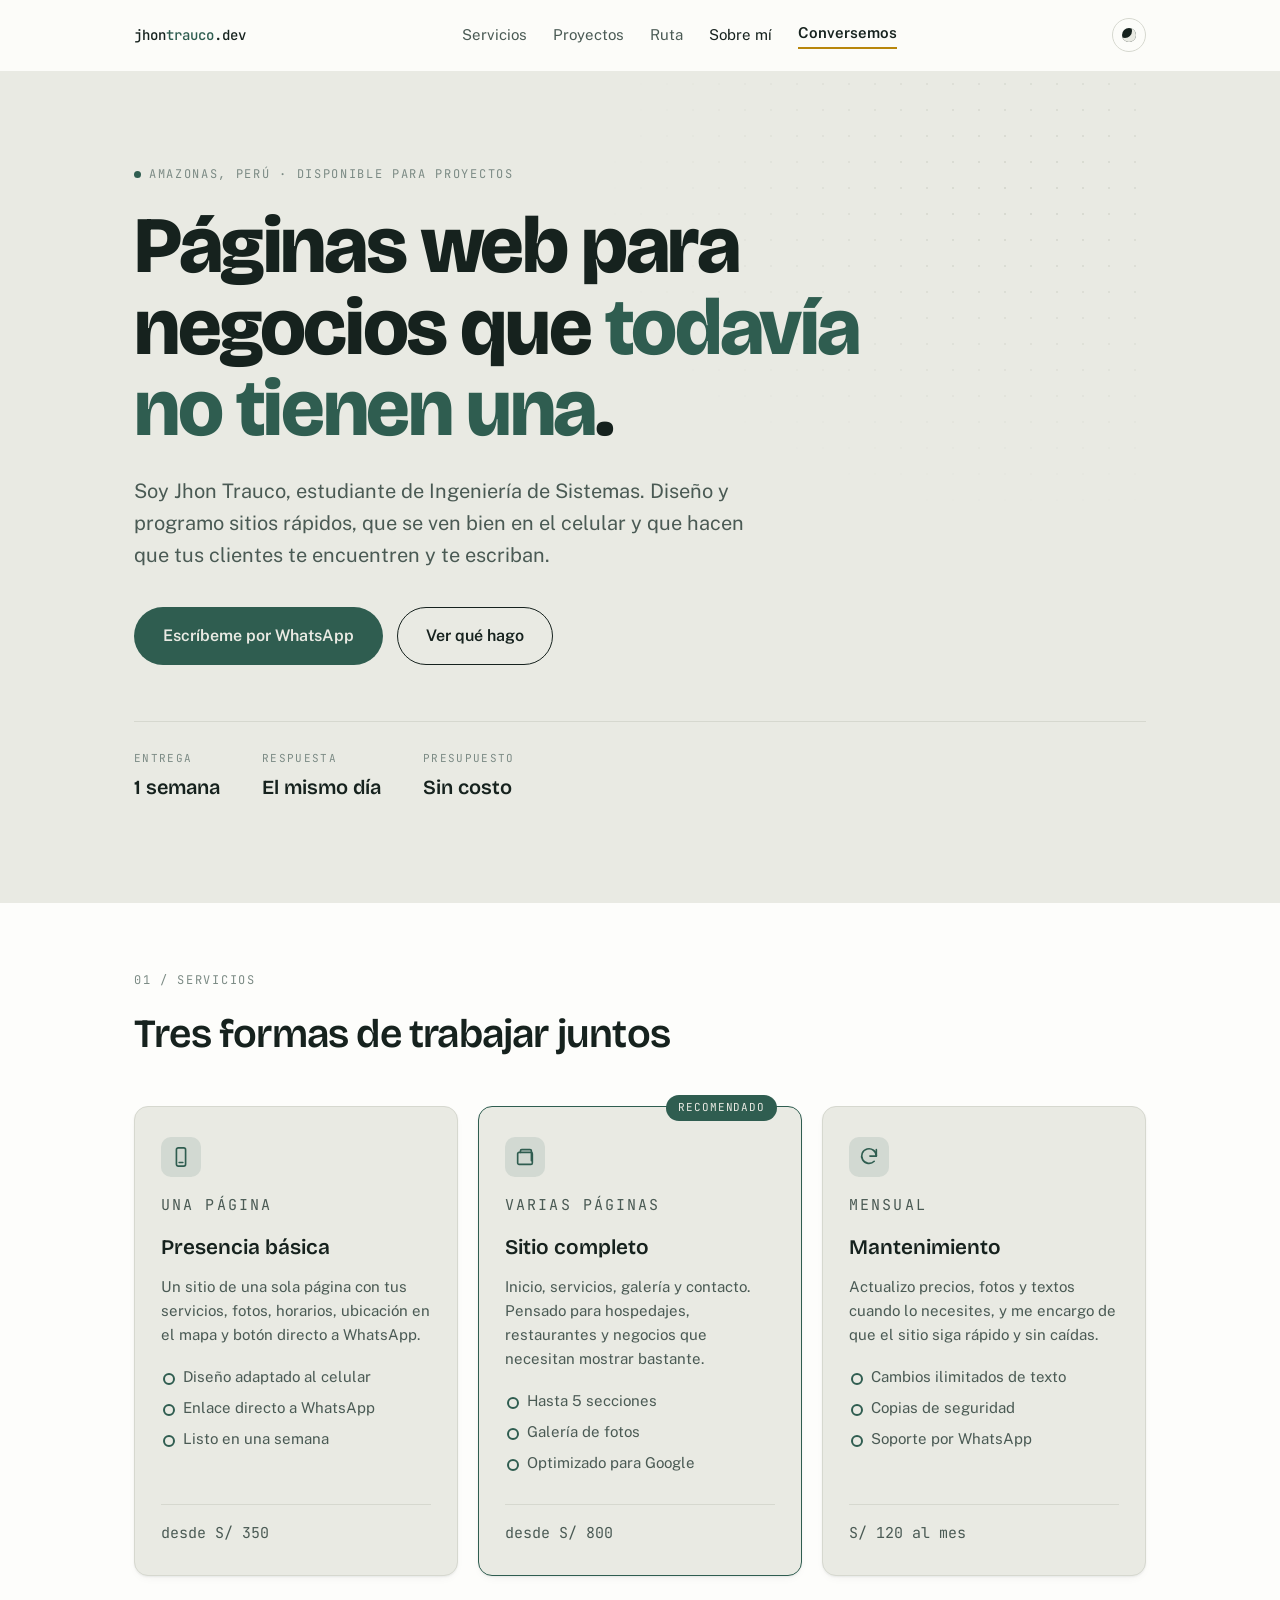
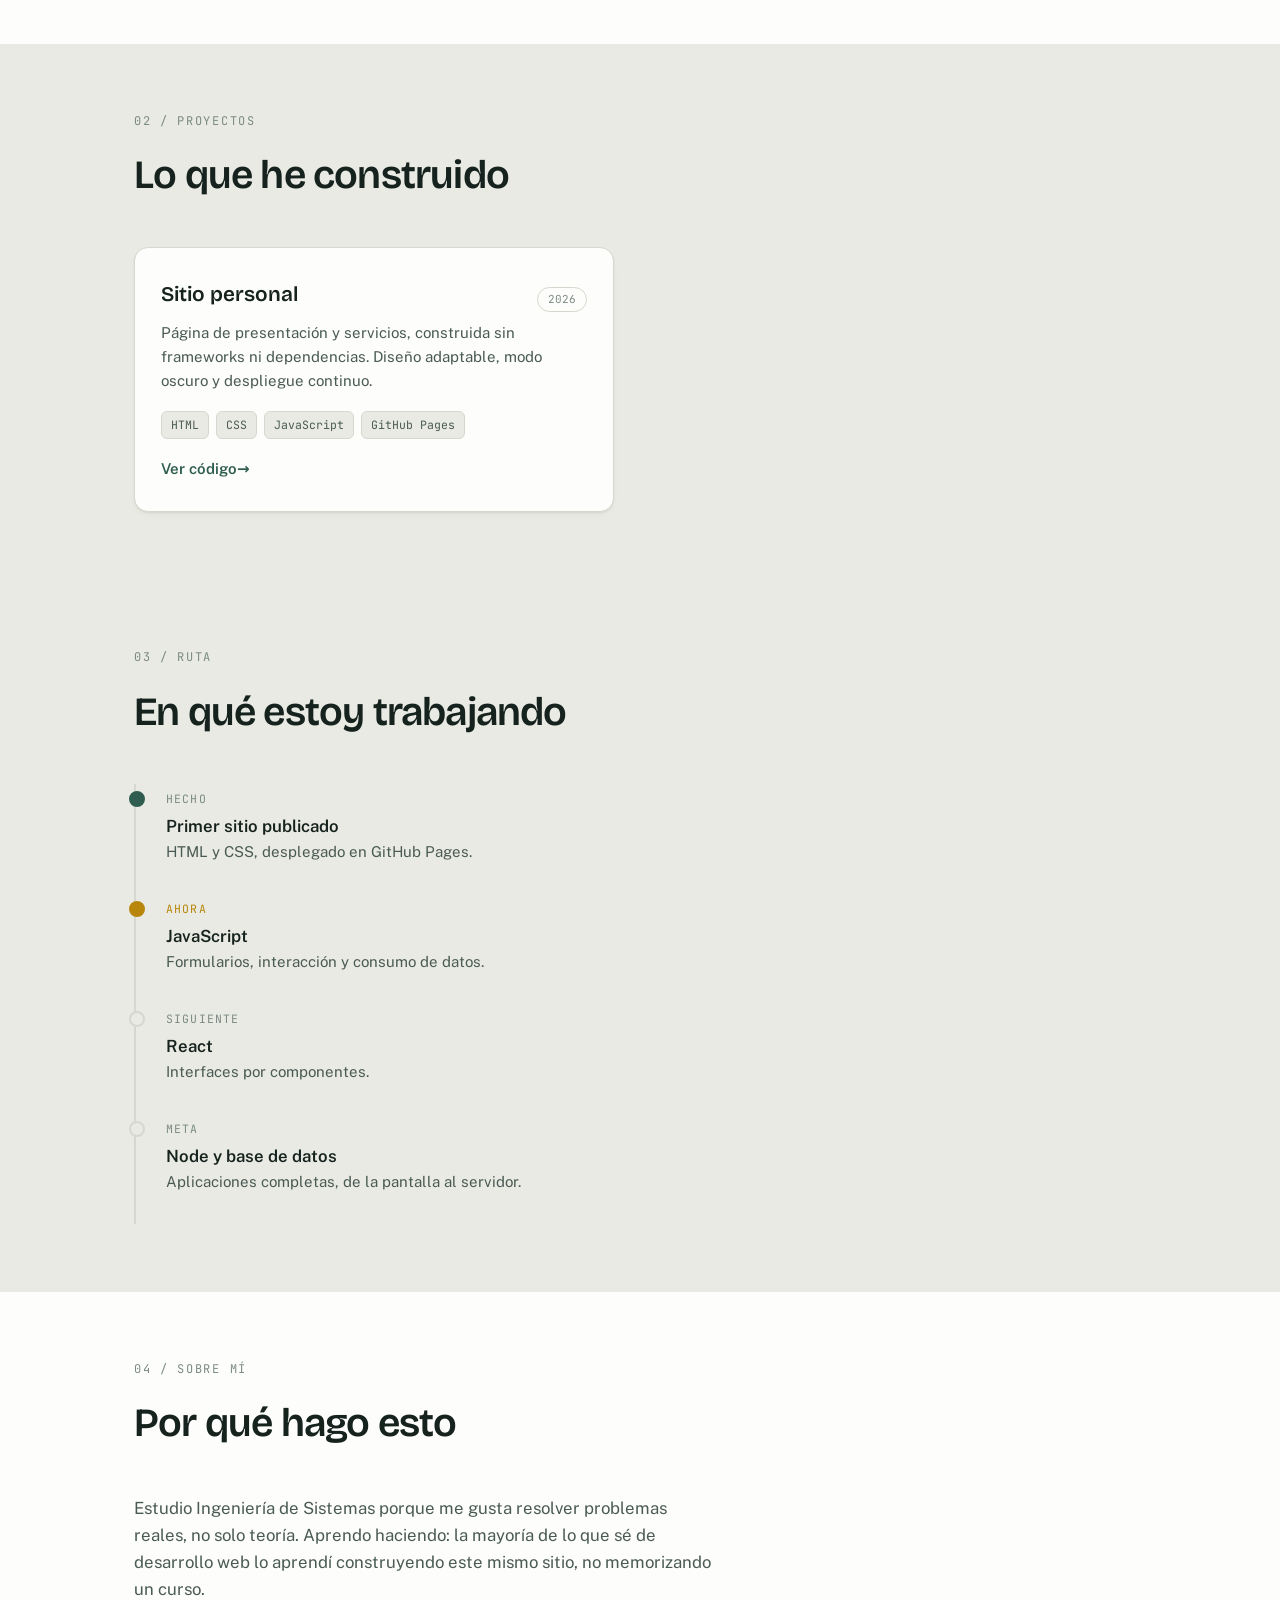
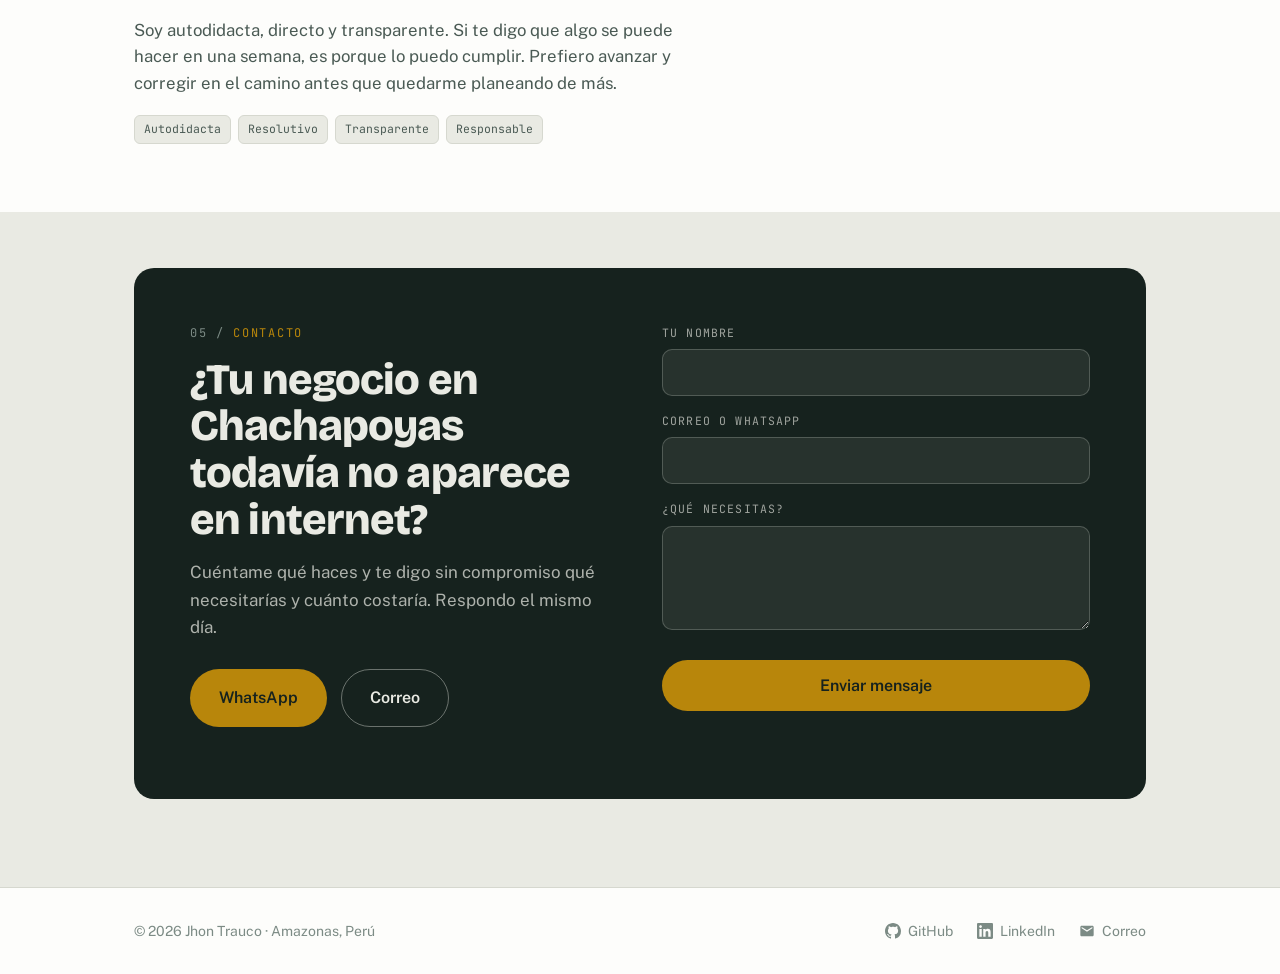
==== commit 0c989823: "Corrige bugs de tema/menú, mejora contraste visual y SEO local - Arregla borde de cabecera al bajar," ====
--- a/index.html
+++ b/index.html
@@ -4,8 +4,8 @@
   <meta charset="UTF-8">
   <meta name="viewport" content="width=device-width, initial-scale=1.0">
 
-  <title>Jhon Trauco — Desarrollo web en Amazonas, Perú</title>
-  <meta name="description" content="Hago páginas web rápidas y claras para negocios de Amazonas. Estudiante de Ingeniería de Sistemas.">
+  <title>Jhon Trauco — Desarrollo web en Chachapoyas, Amazonas</title>
+  <meta name="description" content="Hago páginas web rápidas y claras para negocios de Chachapoyas y Amazonas. Estudiante de Ingeniería de Sistemas.">
   <meta name="author" content="Jhon Trauco">
   <link rel="canonical" href="https://jhontrauco.github.io/landing-page/">
 
@@ -13,20 +13,24 @@
   <meta property="og:type" content="website">
   <meta property="og:locale" content="es_PE">
   <meta property="og:url" content="https://jhontrauco.github.io/landing-page/">
-  <meta property="og:title" content="Jhon Trauco — Desarrollo web en Amazonas">
+  <meta property="og:title" content="Jhon Trauco — Desarrollo web en Chachapoyas, Amazonas">
   <meta property="og:description" content="Páginas web para negocios que todavía no tienen una.">
   <meta property="og:image" content="https://jhontrauco.github.io/landing-page/img/preview.png">
+  <meta property="og:image:alt" content="Portada del sitio de Jhon Trauco, desarrollo web en Amazonas, Perú.">
   <meta name="twitter:card" content="summary_large_image">
 
   <!-- Icono de la pestaña, dibujado en SVG dentro del propio enlace -->
   <link rel="icon" href="data:image/svg+xml,<svg xmlns='http://www.w3.org/2000/svg' viewBox='0 0 64 64'><rect width='64' height='64' rx='14' fill='%232F5D50'/><text x='50%25' y='50%25' dy='.35em' text-anchor='middle' font-family='monospace' font-size='30' font-weight='bold' fill='%23E9EAE3'>jt</text></svg>">
 
+  <!-- Icono al agregar el sitio a la pantalla de inicio (iOS no acepta SVG acá) -->
+  <link rel="apple-touch-icon" href="img/apple-touch-icon.png">
+
   <meta name="theme-color" content="#E9EAE3" media="(prefers-color-scheme: light)">
   <meta name="theme-color" content="#101614" media="(prefers-color-scheme: dark)">
 
   <link rel="preconnect" href="https://fonts.googleapis.com">
   <link rel="preconnect" href="https://fonts.gstatic.com" crossorigin>
-  <link href="https://fonts.googleapis.com/css2?family=Bricolage+Grotesque:opsz,wght@12..96,400;12..96,600;12..96,800&family=JetBrains+Mono:wght@400;500&family=Public+Sans:wght@400;500;600&display=swap" rel="stylesheet">
+  <link href="https://fonts.googleapis.com/css2?family=Bricolage+Grotesque:opsz,wght@12..96,600;12..96,800&family=JetBrains+Mono:wght@400;500&family=Public+Sans:wght@400;600&display=swap" rel="stylesheet">
 
   <link rel="stylesheet" href="css/estilos.css">
 
@@ -50,6 +54,16 @@
     "address": { "@type": "PostalAddress", "addressRegion": "Amazonas", "addressCountry": "PE" }
   }
   </script>
+  <script type="application/ld+json">
+  {
+    "@context": "https://schema.org",
+    "@type": "ProfessionalService",
+    "name": "Jhon Trauco — Desarrollo web",
+    "url": "https://jhontrauco.github.io/landing-page/",
+    "areaServed": ["Chachapoyas", "Amazonas"],
+    "priceRange": "S/ 350 - S/ 800"
+  }
+  </script>
 </head>
 
 <body>
@@ -57,12 +71,10 @@
   <a href="#contenido" class="salto-contenido">Saltar al contenido</a>
 
   <header class="cabecera">
-    <input type="checkbox" id="menu-toggle" class="menu-checkbox" aria-label="Abrir menú de navegación">
-
     <div class="contenedor cabecera-fila">
       <a href="#" class="logo">jhon<span>trauco</span>.dev</a>
 
-      <div class="nav-envoltura">
+      <div class="nav-envoltura" id="nav-envoltura">
         <nav class="nav" aria-label="Navegación principal">
           <a href="#servicios">Servicios</a>
           <a href="#proyectos">Proyectos</a>
@@ -76,10 +88,10 @@
         <button type="button" id="tema" class="tema" aria-label="Cambiar entre modo claro y oscuro">
           <span class="tema-icono" aria-hidden="true"></span>
         </button>
-        <label for="menu-toggle" class="menu-boton">
+        <button type="button" id="menu-toggle" class="menu-boton" aria-expanded="false" aria-controls="nav-envoltura" aria-label="Abrir menú de navegación">
           <svg class="icono-abrir" viewBox="0 0 24 24" fill="none" stroke="currentColor" stroke-width="2" stroke-linecap="round" aria-hidden="true"><line x1="4" y1="7" x2="20" y2="7"/><line x1="4" y1="12" x2="20" y2="12"/><line x1="4" y1="17" x2="20" y2="17"/></svg>
           <svg class="icono-cerrar" viewBox="0 0 24 24" fill="none" stroke="currentColor" stroke-width="2" stroke-linecap="round" aria-hidden="true"><line x1="6" y1="6" x2="18" y2="18"/><line x1="18" y1="6" x2="6" y2="18"/></svg>
-        </label>
+        </button>
       </div>
     </div>
   </header>
@@ -103,7 +115,7 @@
         </p>
 
         <div class="botones">
-          <a class="boton boton-lleno" href="https://wa.me/51944429458" target="_blank" rel="noopener">Escríbeme por WhatsApp</a>
+          <a class="boton boton-lleno" href="https://wa.me/51944429458?text=Hola%20Jhon%2C%20vi%20tu%20p%C3%A1gina%20y%20quiero%20una%20web%20para%20mi%20negocio" target="_blank" rel="noopener">Escríbeme por WhatsApp</a>
           <a class="boton boton-borde" href="#servicios">Ver qué hago</a>
         </div>
 
@@ -125,6 +137,7 @@
     </div>
 
     <!-- SERVICIOS -->
+    <div class="banda banda-alt">
     <div class="contenedor">
       <section class="seccion aparece" id="servicios">
         <p class="etiqueta">Servicios</p>
@@ -132,6 +145,9 @@
 
         <div class="grilla">
           <article class="tarjeta">
+            <div class="tarjeta-icono" aria-hidden="true">
+              <svg viewBox="0 0 24 24" fill="none" stroke="currentColor" stroke-width="1.8" stroke-linecap="round" stroke-linejoin="round"><rect x="7" y="2" width="10" height="20" rx="2"/><line x1="10" y1="18" x2="14" y2="18"/></svg>
+            </div>
             <p class="etiqueta">Una página</p>
             <h3>Presencia básica</h3>
             <p>
@@ -148,6 +164,9 @@
 
           <article class="tarjeta tarjeta-destacada">
             <span class="insignia-destacada">Recomendado</span>
+            <div class="tarjeta-icono" aria-hidden="true">
+              <svg viewBox="0 0 24 24" fill="none" stroke="currentColor" stroke-width="1.8" stroke-linecap="round" stroke-linejoin="round"><rect x="4" y="7" width="16" height="13" rx="1.5"/><path d="M7 7V5.5A1.5 1.5 0 0 1 8.5 4h9A1.5 1.5 0 0 1 19 5.5V16"/></svg>
+            </div>
             <p class="etiqueta">Varias páginas</p>
             <h3>Sitio completo</h3>
             <p>
@@ -163,6 +182,9 @@
           </article>
 
           <article class="tarjeta">
+            <div class="tarjeta-icono" aria-hidden="true">
+              <svg viewBox="0 0 24 24" fill="none" stroke="currentColor" stroke-width="1.8" stroke-linecap="round" stroke-linejoin="round"><path d="M20 11a8 8 0 1 0-2.34 5.66"/><polyline points="20 4 20 11 13 11"/></svg>
+            </div>
             <p class="etiqueta">Mensual</p>
             <h3>Mantenimiento</h3>
             <p>
@@ -178,6 +200,7 @@
           </article>
         </div>
       </section>
+    </div>
     </div>
 
     <!-- PROYECTOS -->
@@ -241,6 +264,7 @@
     </div>
 
     <!-- SOBRE MÍ -->
+    <div class="banda banda-alt">
     <div class="contenedor">
       <section class="seccion aparece" id="sobre-mi">
         <p class="etiqueta">Sobre mí</p>
@@ -266,20 +290,21 @@
         </ul>
       </section>
     </div>
+    </div>
 
     <!-- CONTACTO -->
     <div class="contenedor">
       <section class="contacto aparece" id="contacto">
         <div class="contacto-texto">
           <p class="etiqueta">Contacto</p>
-          <h2>¿Tu negocio todavía no aparece en internet?</h2>
+          <h2>¿Tu negocio en Chachapoyas todavía no aparece en internet?</h2>
           <p>
             Cuéntame qué haces y te digo sin compromiso qué necesitarías y cuánto
             costaría. Respondo el mismo día.
           </p>
 
           <div class="botones">
-            <a class="boton boton-lleno" href="https://wa.me/51944429458" target="_blank" rel="noopener">WhatsApp</a>
+            <a class="boton boton-lleno" href="https://wa.me/51944429458?text=Hola%20Jhon%2C%20vi%20tu%20p%C3%A1gina%20y%20quiero%20una%20web%20para%20mi%20negocio" target="_blank" rel="noopener">WhatsApp</a>
             <a class="boton boton-borde" href="mailto:jhontrauco.dev@gmail.com">Correo</a>
           </div>
         </div>
--- a/css/estilos.css
+++ b/css/estilos.css
@@ -9,7 +9,7 @@
 /* ---------- 1. TOKENS ---------- */
 :root {
   --fondo:        #E9EAE3;
-  --superficie:   #F5F6F1;
+  --superficie:   #FDFDFB;
   --texto:        #16221E;
   --texto-suave:  #4A5A54;
   --tenue:        #7C8B85;
@@ -18,6 +18,12 @@
   --realce:       #B8860B;
   --borde:        #D6D8CF;
 
+  --exito:              #7FD1A8;
+  --fallo:              #E0736B;
+  --texto-sobre-realce: #16221E;
+  --sombra-sm: 0 1px 2px color-mix(in srgb, var(--texto) 6%, transparent),
+               0 4px 12px -6px color-mix(in srgb, var(--texto) 10%, transparent);
+
   --display: 'Bricolage Grotesque', system-ui, sans-serif;
   --cuerpo:  'Public Sans', system-ui, sans-serif;
   --mono:    'JetBrains Mono', monospace;
@@ -31,7 +37,7 @@
 /* Modo oscuro: se activa solo, según la configuración del sistema */
 :root[data-tema="oscuro"] {
   --fondo:        #101614;
-  --superficie:   #17201D;
+  --superficie:   #1A2320;
   --texto:        #E8EDEA;
   --texto-suave:  #B4C2BC;
   --tenue:        #8FA099;
@@ -39,6 +45,15 @@
   --acento-alto:  #8ACCB4;
   --realce:       #E0B03A;
   --borde:        #26332E;
+
+  /* El panel de Contacto usa --texto como fondo, así que se invierte con el
+     tema: acá el panel se vuelve claro, y estos colores necesitan ser
+     oscuros para seguir leyéndose (ver nota en Sistema de diseño). */
+  --exito: #1F7A4D;
+  --fallo: #B03A30;
+
+  --sombra-sm: 0 1px 2px rgb(0 0 0 / 0.3),
+               0 4px 12px -6px rgb(0 0 0 / 0.4);
 }
 
 /* ---------- 2. BASE ---------- */
@@ -166,7 +181,7 @@
   z-index: 50;
   background: color-mix(in srgb, var(--superficie) 92%, transparent);
   backdrop-filter: blur(10px);
-  border-bottom: 1px solid var(--borde);
+  border-bottom: 1px solid transparent;
   transition: border-color var(--transicion), box-shadow var(--transicion);
 }
 
@@ -194,18 +209,6 @@
 
 .logo span { color: var(--acento); }
 
-.menu-checkbox {
-  position: absolute;
-  width: 1px;
-  height: 1px;
-  margin: -1px;
-  padding: 0;
-  overflow: hidden;
-  clip: rect(0, 0, 0, 0);
-  white-space: nowrap;
-  border: 0;
-}
-
 .nav-envoltura { display: flex; align-items: center; gap: 26px; }
 
 .nav { display: flex; gap: 26px; }
@@ -227,6 +230,7 @@
   height: 34px;
   border-radius: 50%;
   border: 1px solid var(--borde);
+  background: transparent;
   cursor: pointer;
   align-items: center;
   justify-content: center;
@@ -240,13 +244,8 @@
 
 .menu-boton .icono-cerrar { display: none; }
 
-#menu-toggle:checked ~ .contenedor .menu-boton .icono-abrir { display: none; }
-#menu-toggle:checked ~ .contenedor .menu-boton .icono-cerrar { display: block; }
-
-#menu-toggle:focus-visible ~ .contenedor .menu-boton {
-  outline: 3px solid var(--acento);
-  outline-offset: 3px;
-}
+.menu-boton[aria-expanded="true"] .icono-abrir { display: none; }
+.menu-boton[aria-expanded="true"] .icono-cerrar { display: block; }
 
 .cabecera-enlace {
   font-size: 15px;
@@ -299,11 +298,14 @@
     padding: 4px 24px 20px;
     max-height: 0;
     overflow: hidden;
-    transition: max-height var(--transicion);
+    visibility: hidden;
+    transition: max-height var(--transicion), visibility 0s linear var(--transicion);
   }
 
-  #menu-toggle:checked ~ .contenedor .nav-envoltura {
+  .nav-envoltura.abierta {
     max-height: 320px;
+    visibility: visible;
+    transition: max-height var(--transicion), visibility 0s linear 0s;
   }
 
   .nav { flex-direction: column; gap: 2px; }
@@ -317,7 +319,7 @@
 }
 
 /* ---------- 5. PORTADA ---------- */
-.portada { padding: 68px 0 84px; position: relative; }
+.portada { padding: 88px 0 100px; position: relative; }
 
 .portada::before {
   content: "";
@@ -383,6 +385,13 @@
 /* ---------- 6. SECCIONES Y TARJETAS ---------- */
 .seccion { padding: 68px 0; }
 
+/* Banda: rompe la monotonía de fondo único entre secciones seguidas */
+.banda-alt { background: var(--superficie); }
+
+/* Dentro de una banda, las tarjetas vuelven a --fondo para no perder
+   contraste contra su propio fondo de sección */
+.banda-alt .tarjeta { background: var(--fondo); }
+
 .seccion-titulo {
   font-family: var(--display);
   font-weight: 600;
@@ -406,6 +415,7 @@
 .seccion.aparece.visible .grilla > *:nth-child(1) { transition-delay: 0.05s; }
 .seccion.aparece.visible .grilla > *:nth-child(2) { transition-delay: 0.15s; }
 .seccion.aparece.visible .grilla > *:nth-child(3) { transition-delay: 0.25s; }
+.seccion.aparece.visible .grilla > *:nth-child(n+4) { transition-delay: 0.35s; }
 
 .seccion.aparece.visible .grilla > * {
   opacity: 1;
@@ -419,6 +429,7 @@
   padding: 30px 26px;
   display: flex;
   flex-direction: column;
+  box-shadow: var(--sombra-sm);
   transition: transform var(--transicion), border-color var(--transicion), box-shadow var(--transicion);
 }
 
@@ -427,6 +438,19 @@
   border-color: var(--acento);
   box-shadow: 0 14px 28px -16px color-mix(in srgb, var(--acento) 40%, transparent);
 }
+
+.tarjeta-icono {
+  width: 40px;
+  height: 40px;
+  border-radius: 10px;
+  background: color-mix(in srgb, var(--acento) 12%, transparent);
+  color: var(--acento);
+  display: grid;
+  place-items: center;
+  margin-bottom: 16px;
+}
+
+.tarjeta-icono svg { width: 22px; height: 22px; }
 
 .tarjeta-destacada { border-color: var(--acento); position: relative; }
 
@@ -590,7 +614,7 @@
   color: var(--fondo);
   border-radius: var(--radio-lg);
   padding: clamp(34px, 5vw, 56px);
-  margin: 40px 0 72px;
+  margin: 56px 0 88px;
   display: grid;
   grid-template-columns: 1fr 1fr;
   gap: 44px;
@@ -617,7 +641,7 @@
 
 .contacto .botones { margin-top: 28px; }
 
-.contacto .boton-lleno { background: var(--realce); color: #16221E; }
+.contacto .boton-lleno { background: var(--realce); color: var(--texto-sobre-realce); }
 .contacto .boton-lleno:hover { background: color-mix(in srgb, var(--realce) 85%, white); }
 
 .contacto .boton-borde {
@@ -658,12 +682,12 @@
   background: color-mix(in srgb, var(--fondo) 12%, transparent);
 }
 
-.campo input.error, .campo textarea.error { border-color: #E0736B; }
+.campo input.error, .campo textarea.error { border-color: var(--fallo); }
 
 .boton-enviar {
   width: 100%;
   background: var(--realce);
-  color: #16221E;
+  color: var(--texto-sobre-realce);
   margin-top: 6px;
 }
 
@@ -677,8 +701,8 @@
   color: color-mix(in srgb, var(--fondo) 72%, transparent);
 }
 
-.aviso.exito { color: #7FD1A8; }
-.aviso.fallo { color: #E0736B; }
+.aviso.exito { color: var(--exito); }
+.aviso.fallo { color: var(--fallo); }
 
 /* ---------- 8. PIE Y ANIMACIONES ---------- */
 .pie { border-top: 1px solid var(--borde); background: var(--superficie); }
@@ -716,6 +740,27 @@
 
 .aparece.visible { opacity: 1; transform: none; }
 
+/* Página 404 */
+.pagina-404 {
+  min-height: 100vh;
+  display: flex;
+  align-items: center;
+}
+
+.pagina-404-contenido { text-align: center; margin: 0 auto; }
+
+.pagina-404 h1 {
+  font-family: var(--display);
+  font-weight: 800;
+  font-size: clamp(2rem, 5vw, 3rem);
+  letter-spacing: -0.02em;
+  margin: 16px 0 14px;
+}
+
+.pagina-404 .portada-texto { margin: 0 auto 28px; }
+
+.pagina-404 .boton { display: inline-block; }
+
 @media (prefers-reduced-motion: reduce) {
   *, *::before, *::after {
     animation-duration: 0.01ms !important;
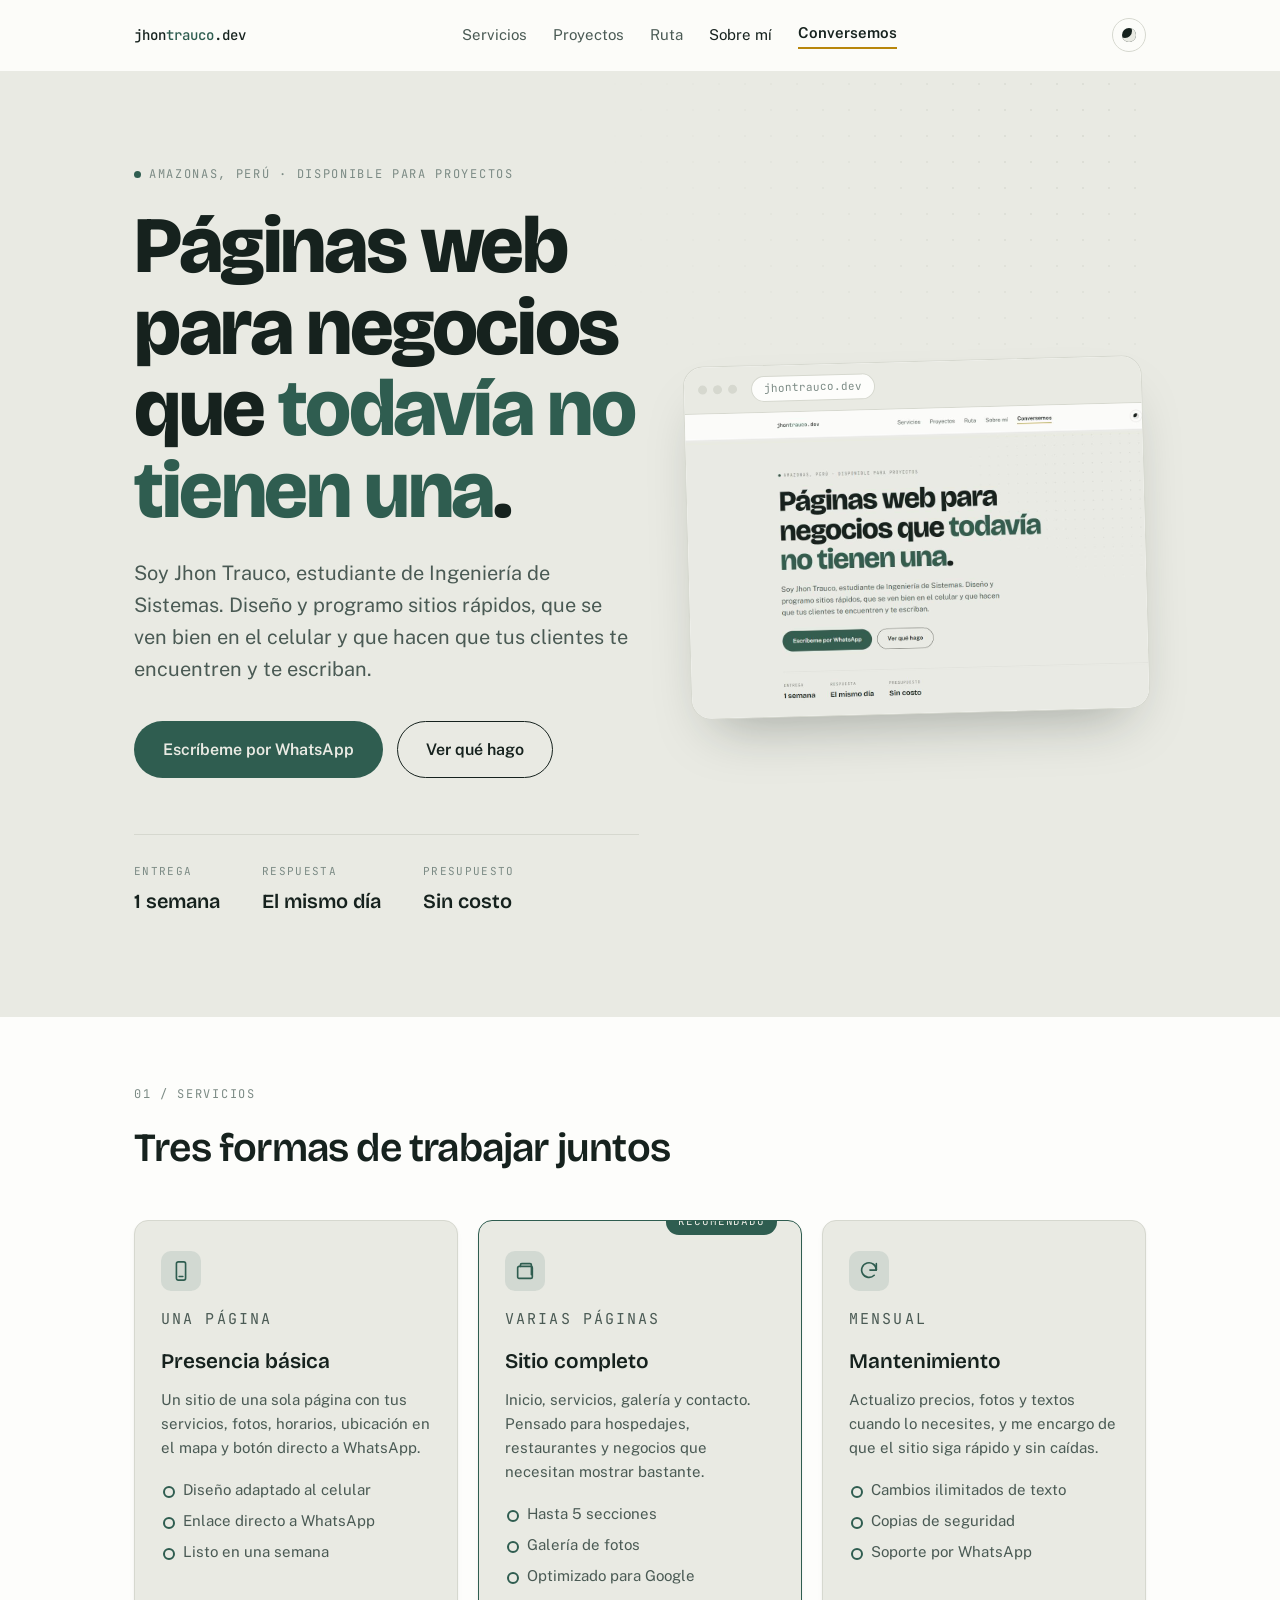
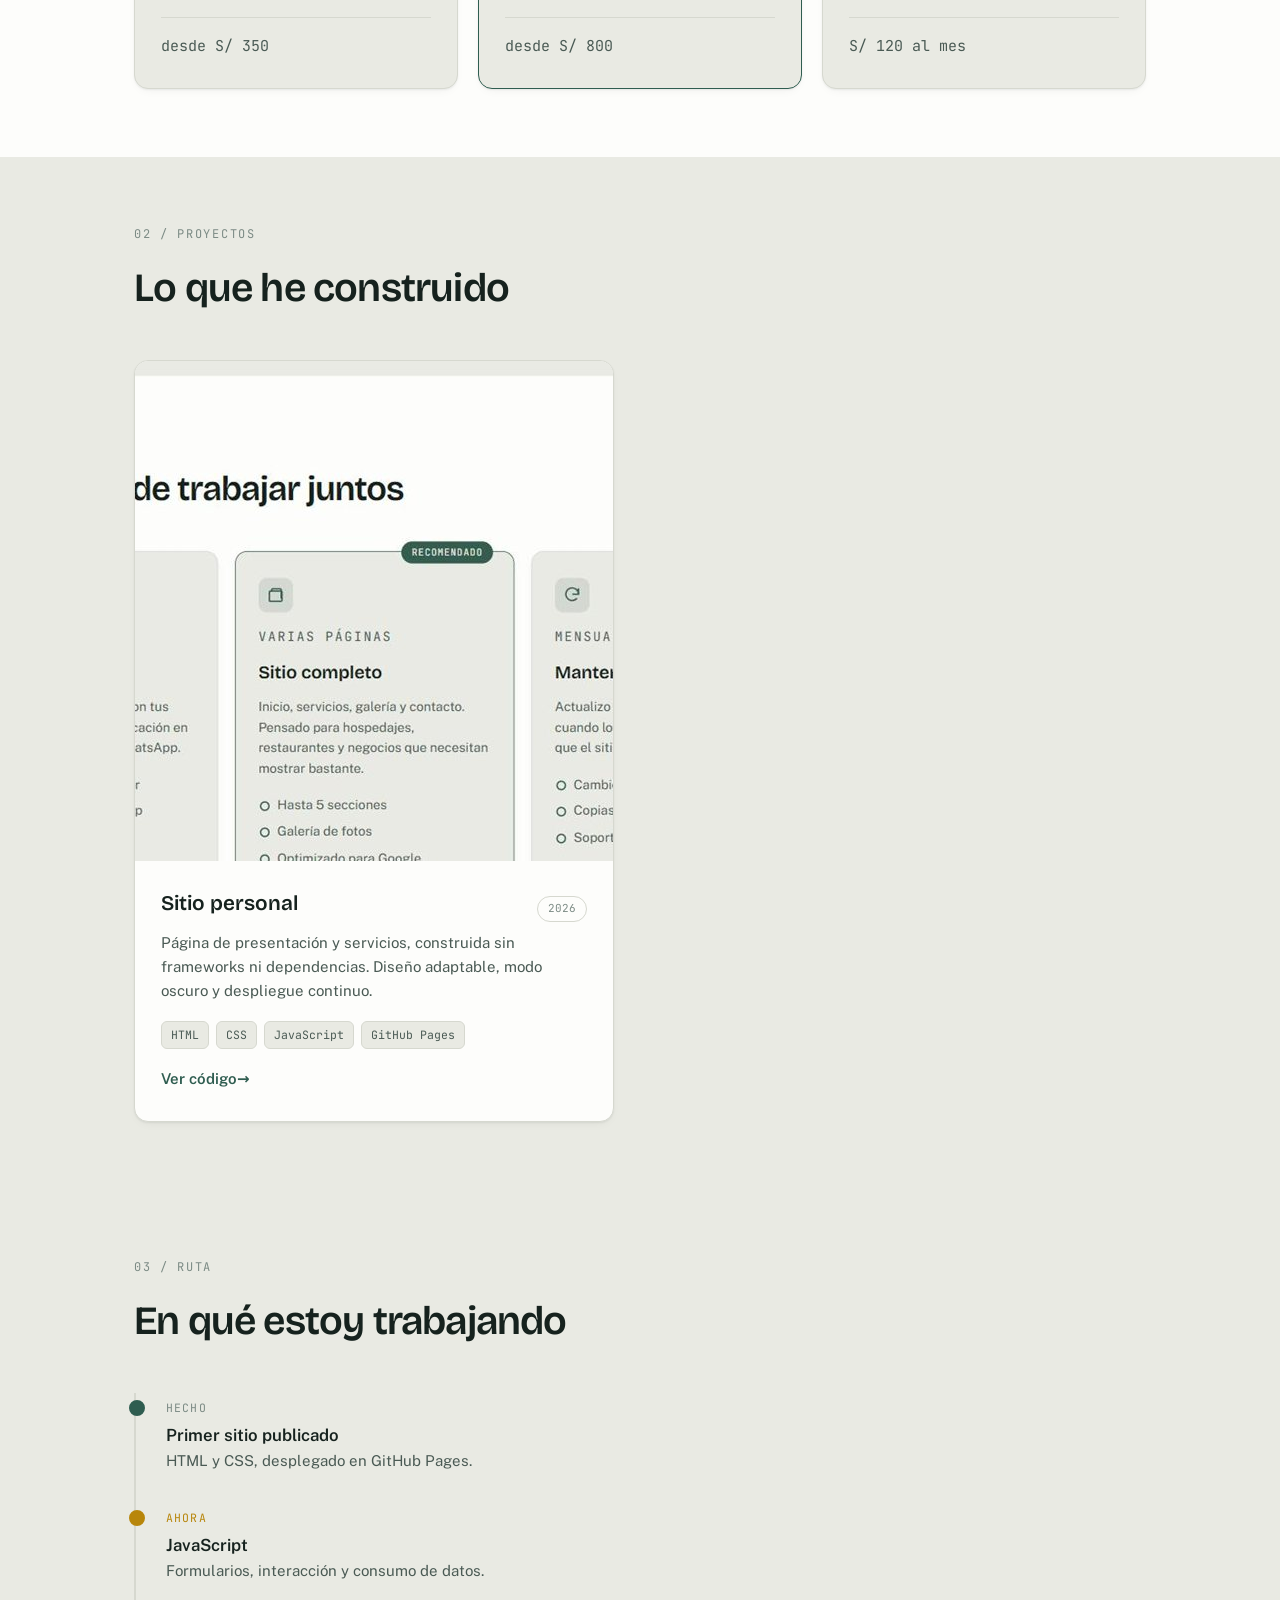
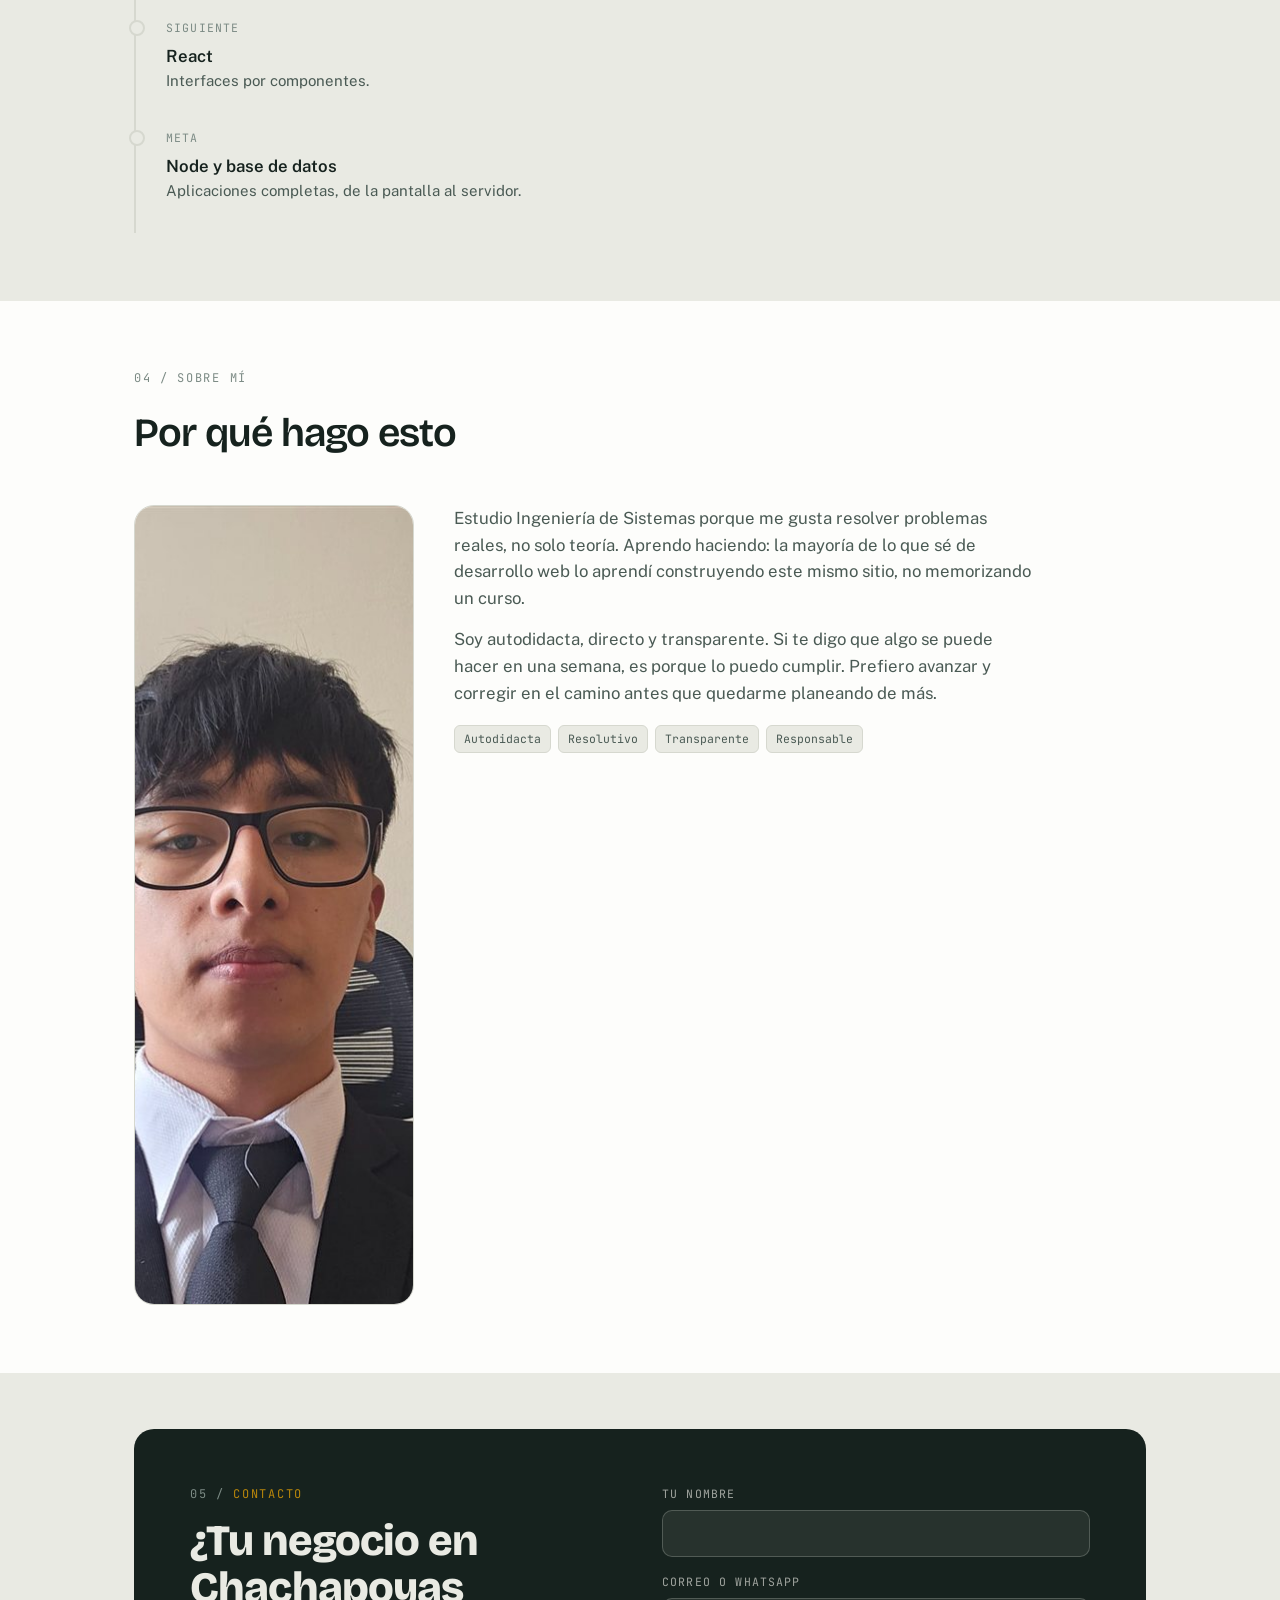
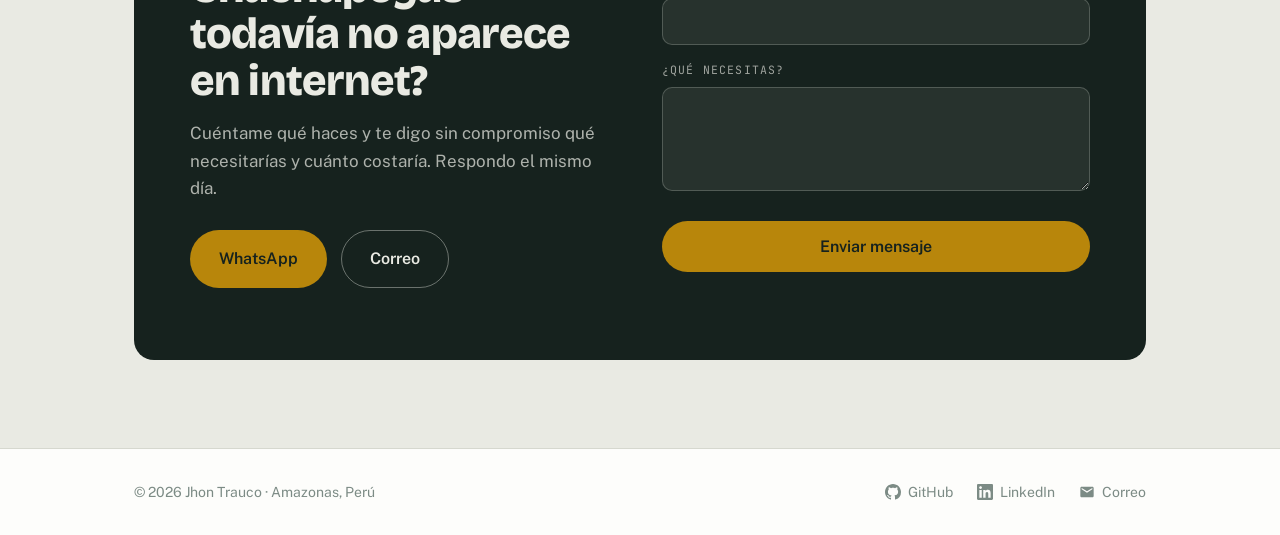
==== commit 8e072769: "Agrega imágenes: foto de perfil, mockup de portada y captura de proyecto - Portada a dos columnas en" ====
--- a/index.html
+++ b/index.html
@@ -101,38 +101,52 @@
     <!-- PORTADA -->
     <div class="contenedor">
       <section class="portada">
-        <p class="etiqueta etiqueta-estado">
-          <span class="punto-estado" aria-hidden="true"></span>
-          Amazonas, Perú · Disponible para proyectos
-        </p>
-
-        <h1>Páginas web para negocios que <em>todavía no tienen una</em>.</h1>
-
-        <p class="portada-texto">
-          Soy Jhon Trauco, estudiante de Ingeniería de Sistemas. Diseño y programo
-          sitios rápidos, que se ven bien en el celular y que hacen que tus
-          clientes te encuentren y te escriban.
-        </p>
-
-        <div class="botones">
-          <a class="boton boton-lleno" href="https://wa.me/51944429458?text=Hola%20Jhon%2C%20vi%20tu%20p%C3%A1gina%20y%20quiero%20una%20web%20para%20mi%20negocio" target="_blank" rel="noopener">Escríbeme por WhatsApp</a>
-          <a class="boton boton-borde" href="#servicios">Ver qué hago</a>
-        </div>
-
-        <dl class="datos">
-          <div class="dato">
-            <dt>Entrega</dt>
-            <dd>1 semana</dd>
-          </div>
-          <div class="dato">
-            <dt>Respuesta</dt>
-            <dd>El mismo día</dd>
-          </div>
-          <div class="dato">
-            <dt>Presupuesto</dt>
-            <dd>Sin costo</dd>
-          </div>
-        </dl>
+        <div class="portada-columnas">
+          <div class="portada-info">
+            <p class="etiqueta etiqueta-estado">
+              <span class="punto-estado" aria-hidden="true"></span>
+              Amazonas, Perú · Disponible para proyectos
+            </p>
+
+            <h1>Páginas web para negocios que <em>todavía no tienen una</em>.</h1>
+
+            <p class="portada-texto">
+              Soy Jhon Trauco, estudiante de Ingeniería de Sistemas. Diseño y programo
+              sitios rápidos, que se ven bien en el celular y que hacen que tus
+              clientes te encuentren y te escriban.
+            </p>
+
+            <div class="botones">
+              <a class="boton boton-lleno" href="https://wa.me/51944429458?text=Hola%20Jhon%2C%20vi%20tu%20p%C3%A1gina%20y%20quiero%20una%20web%20para%20mi%20negocio" target="_blank" rel="noopener">Escríbeme por WhatsApp</a>
+              <a class="boton boton-borde" href="#servicios">Ver qué hago</a>
+            </div>
+
+            <dl class="datos">
+              <div class="dato">
+                <dt>Entrega</dt>
+                <dd>1 semana</dd>
+              </div>
+              <div class="dato">
+                <dt>Respuesta</dt>
+                <dd>El mismo día</dd>
+              </div>
+              <div class="dato">
+                <dt>Presupuesto</dt>
+                <dd>Sin costo</dd>
+              </div>
+            </dl>
+          </div>
+
+          <div class="portada-mockup">
+            <div class="mockup-navegador">
+              <div class="mockup-barra">
+                <span></span><span></span><span></span>
+                <span class="mockup-direccion">jhontrauco.dev</span>
+              </div>
+              <img src="img/mockup-portada.jpg" alt="Captura de la portada del sitio jhontrauco.dev en modo claro, mostrando el titular y los botones de contacto." width="1200" height="800">
+            </div>
+          </div>
+        </div>
       </section>
     </div>
 
@@ -212,21 +226,24 @@
         <div class="grilla">
           <!-- Copia este bloque completo para agregar un proyecto nuevo -->
           <article class="proyecto">
-            <div class="proyecto-cabecera">
-              <h3>Sitio personal</h3>
-              <span class="insignia">2026</span>
-            </div>
-            <p>
-              Página de presentación y servicios, construida sin frameworks ni
-              dependencias. Diseño adaptable, modo oscuro y despliegue continuo.
-            </p>
-            <ul class="tecnologias">
-              <li>HTML</li>
-              <li>CSS</li>
-              <li>JavaScript</li>
-              <li>GitHub Pages</li>
-            </ul>
-            <a class="enlace-flecha" href="https://github.com/jhontrauco/landing-page" target="_blank" rel="noopener">Ver código</a>
+            <img class="proyecto-imagen" src="img/proyecto-sitio-personal.jpg" alt="Captura de la sección de servicios del sitio jhontrauco.dev, mostrando las tres tarjetas de precios." width="800" height="500" loading="lazy">
+            <div class="proyecto-cuerpo">
+              <div class="proyecto-cabecera">
+                <h3>Sitio personal</h3>
+                <span class="insignia">2026</span>
+              </div>
+              <p>
+                Página de presentación y servicios, construida sin frameworks ni
+                dependencias. Diseño adaptable, modo oscuro y despliegue continuo.
+              </p>
+              <ul class="tecnologias">
+                <li>HTML</li>
+                <li>CSS</li>
+                <li>JavaScript</li>
+                <li>GitHub Pages</li>
+              </ul>
+              <a class="enlace-flecha" href="https://github.com/jhontrauco/landing-page" target="_blank" rel="noopener">Ver código</a>
+            </div>
           </article>
         </div>
       </section>
@@ -270,24 +287,30 @@
         <p class="etiqueta">Sobre mí</p>
         <h2 class="seccion-titulo">Por qué hago esto</h2>
 
-        <p class="seccion-texto">
-          Estudio Ingeniería de Sistemas porque me gusta resolver problemas
-          reales, no solo teoría. Aprendo haciendo: la mayoría de lo que sé de
-          desarrollo web lo aprendí construyendo este mismo sitio, no
-          memorizando un curso.
-        </p>
-        <p class="seccion-texto">
-          Soy autodidacta, directo y transparente. Si te digo que algo se
-          puede hacer en una semana, es porque lo puedo cumplir. Prefiero
-          avanzar y corregir en el camino antes que quedarme planeando de más.
-        </p>
-
-        <ul class="rasgos">
-          <li>Autodidacta</li>
-          <li>Resolutivo</li>
-          <li>Transparente</li>
-          <li>Responsable</li>
-        </ul>
+        <div class="sobre-mi-columnas">
+          <img class="sobre-mi-foto" src="img/foto-jhon.jpg" alt="Foto de Jhon Trauco, desarrollador web en Amazonas, Perú." width="800" height="800" loading="lazy">
+
+          <div class="sobre-mi-texto">
+            <p class="seccion-texto">
+              Estudio Ingeniería de Sistemas porque me gusta resolver problemas
+              reales, no solo teoría. Aprendo haciendo: la mayoría de lo que sé de
+              desarrollo web lo aprendí construyendo este mismo sitio, no
+              memorizando un curso.
+            </p>
+            <p class="seccion-texto">
+              Soy autodidacta, directo y transparente. Si te digo que algo se
+              puede hacer en una semana, es porque lo puedo cumplir. Prefiero
+              avanzar y corregir en el camino antes que quedarme planeando de más.
+            </p>
+
+            <ul class="rasgos">
+              <li>Autodidacta</li>
+              <li>Resolutivo</li>
+              <li>Transparente</li>
+              <li>Responsable</li>
+            </ul>
+          </div>
+        </div>
       </section>
     </div>
     </div>
--- a/css/estilos.css
+++ b/css/estilos.css
@@ -325,15 +325,69 @@
   content: "";
   position: absolute;
   inset: 0;
+  opacity: 0.7;
   background-image: radial-gradient(circle, var(--borde) 1.5px, transparent 1.5px);
   background-size: 26px 26px;
-  -webkit-mask-image: radial-gradient(ellipse 420px 320px at 88% 15%, black, transparent);
-  mask-image: radial-gradient(ellipse 420px 320px at 88% 15%, black, transparent);
+  -webkit-mask-image: radial-gradient(ellipse 480px 420px at 92% 8%, black, transparent);
+  mask-image: radial-gradient(ellipse 480px 420px at 92% 8%, black, transparent);
   pointer-events: none;
   z-index: 0;
 }
 
 .portada > * { position: relative; z-index: 1; }
+
+.portada-columnas {
+  display: grid;
+  grid-template-columns: 1.1fr 1fr;
+  gap: 48px;
+  align-items: center;
+}
+
+.portada-mockup { min-width: 0; }
+
+.mockup-navegador {
+  border-radius: var(--radio-lg);
+  overflow: hidden;
+  border: 1px solid var(--borde);
+  box-shadow: 0 28px 56px -24px color-mix(in srgb, var(--texto) 35%, transparent);
+  transform: rotate(-1.5deg);
+  background: var(--superficie);
+}
+
+.mockup-barra {
+  display: flex;
+  align-items: center;
+  gap: 6px;
+  padding: 10px 14px;
+  background: var(--fondo);
+  border-bottom: 1px solid var(--borde);
+}
+
+.mockup-barra span:not(.mockup-direccion) {
+  width: 9px;
+  height: 9px;
+  border-radius: 50%;
+  background: var(--borde);
+  flex-shrink: 0;
+}
+
+.mockup-direccion {
+  margin-left: 8px;
+  font-family: var(--mono);
+  font-size: 11px;
+  color: var(--tenue);
+  background: var(--superficie);
+  border: 1px solid var(--borde);
+  border-radius: 999px;
+  padding: 3px 12px;
+}
+
+.mockup-navegador img { width: 100%; height: auto; display: block; }
+
+@media (max-width: 900px) {
+  .portada-columnas { grid-template-columns: 1fr; }
+  .portada-mockup { display: none; }
+}
 
 @media (max-width: 760px) {
   .portada::before { display: none; }
@@ -426,12 +480,14 @@
   background: var(--superficie);
   border: 1px solid var(--borde);
   border-radius: var(--radio);
-  padding: 30px 26px;
   display: flex;
   flex-direction: column;
   box-shadow: var(--sombra-sm);
+  overflow: hidden;
   transition: transform var(--transicion), border-color var(--transicion), box-shadow var(--transicion);
 }
+
+.tarjeta { padding: 30px 26px; }
 
 .tarjeta:hover, .proyecto:hover {
   transform: translateY(-3px);
@@ -515,6 +571,20 @@
 }
 
 /* Proyectos */
+.proyecto-imagen {
+  width: 100%;
+  aspect-ratio: 16 / 10;
+  object-fit: cover;
+  display: block;
+}
+
+.proyecto-cuerpo {
+  padding: 26px 26px 30px;
+  display: flex;
+  flex-direction: column;
+  flex: 1;
+}
+
 .proyecto-cabecera {
   display: flex;
   align-items: center;
@@ -556,6 +626,27 @@
 }
 
 /* Sobre mí */
+.sobre-mi-columnas {
+  display: grid;
+  grid-template-columns: 280px 1fr;
+  gap: 40px;
+  align-items: start;
+}
+
+.sobre-mi-foto {
+  width: 100%;
+  max-width: 280px;
+  aspect-ratio: 1 / 1;
+  object-fit: cover;
+  border-radius: var(--radio-lg);
+  border: 1px solid var(--borde);
+}
+
+@media (max-width: 700px) {
+  .sobre-mi-columnas { grid-template-columns: 1fr; }
+  .sobre-mi-foto { max-width: 160px; }
+}
+
 .seccion-texto {
   font-size: 1.05rem;
   color: var(--texto-suave);
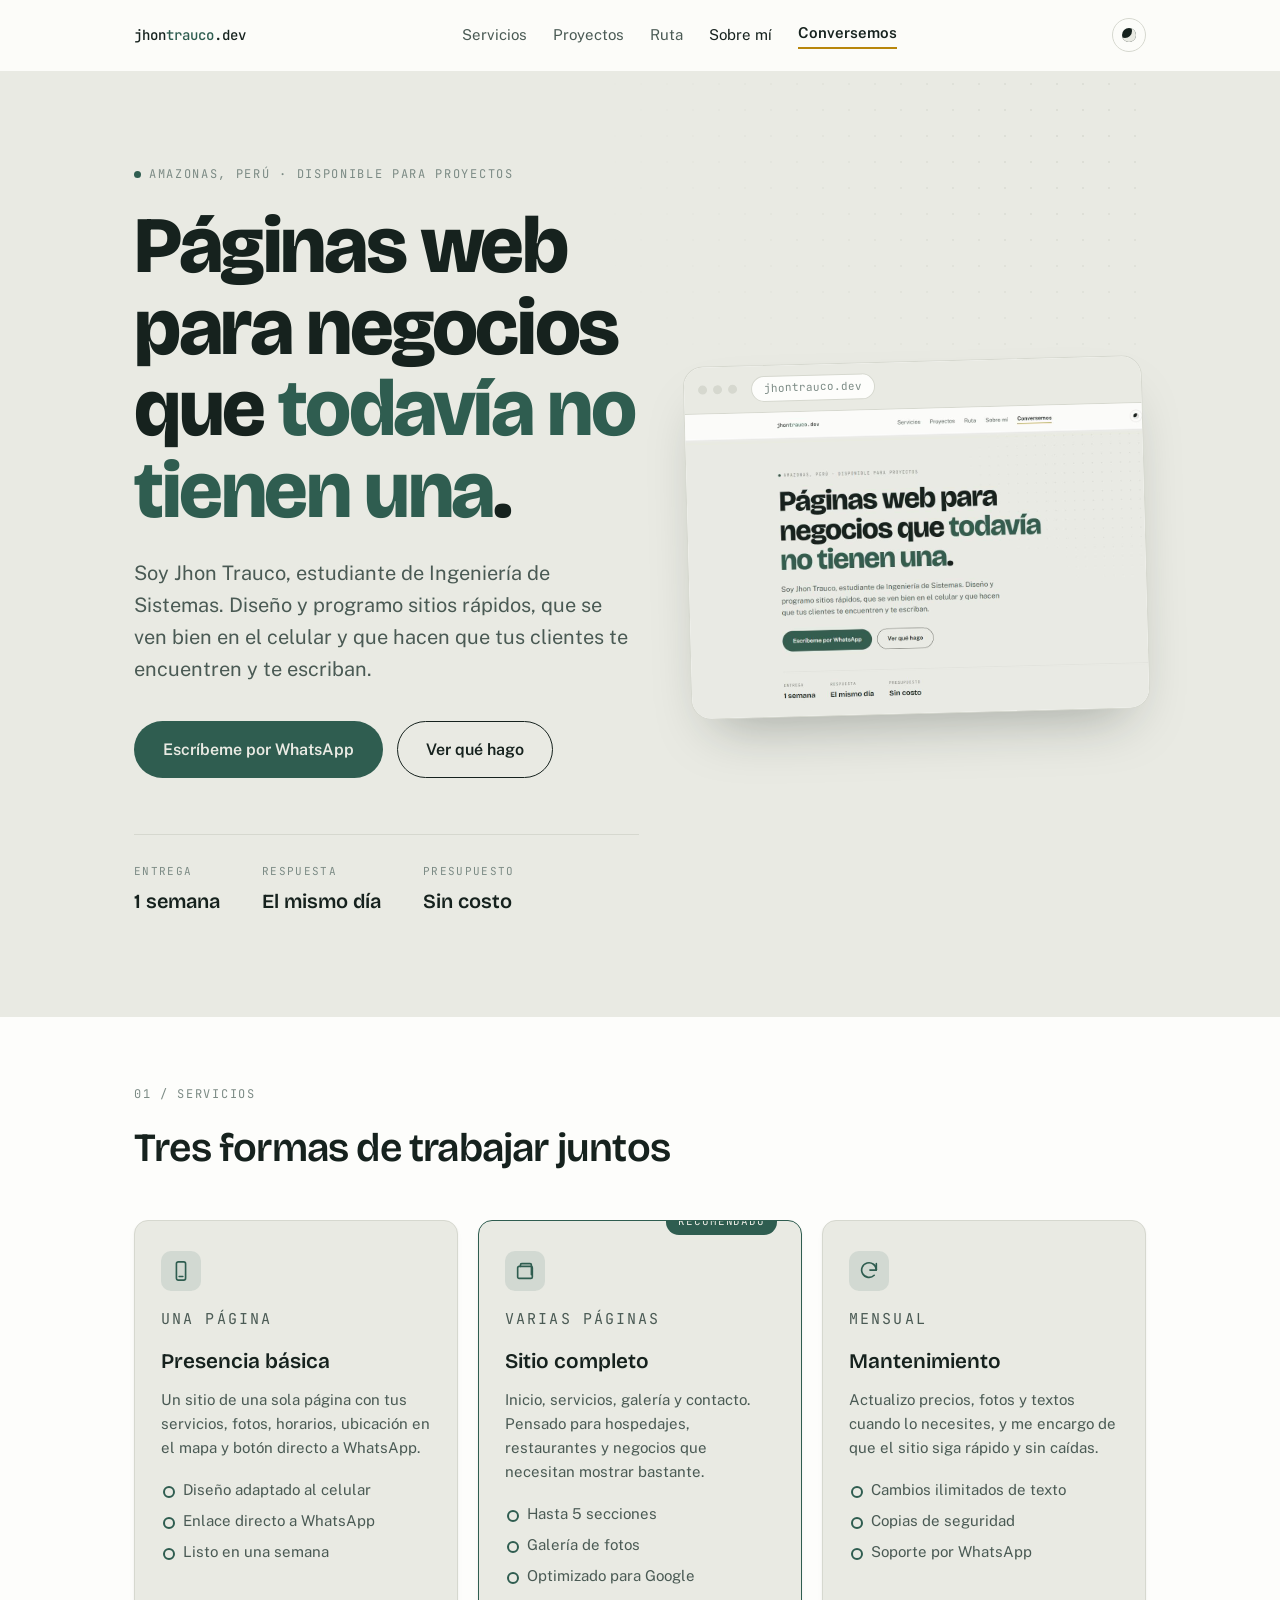
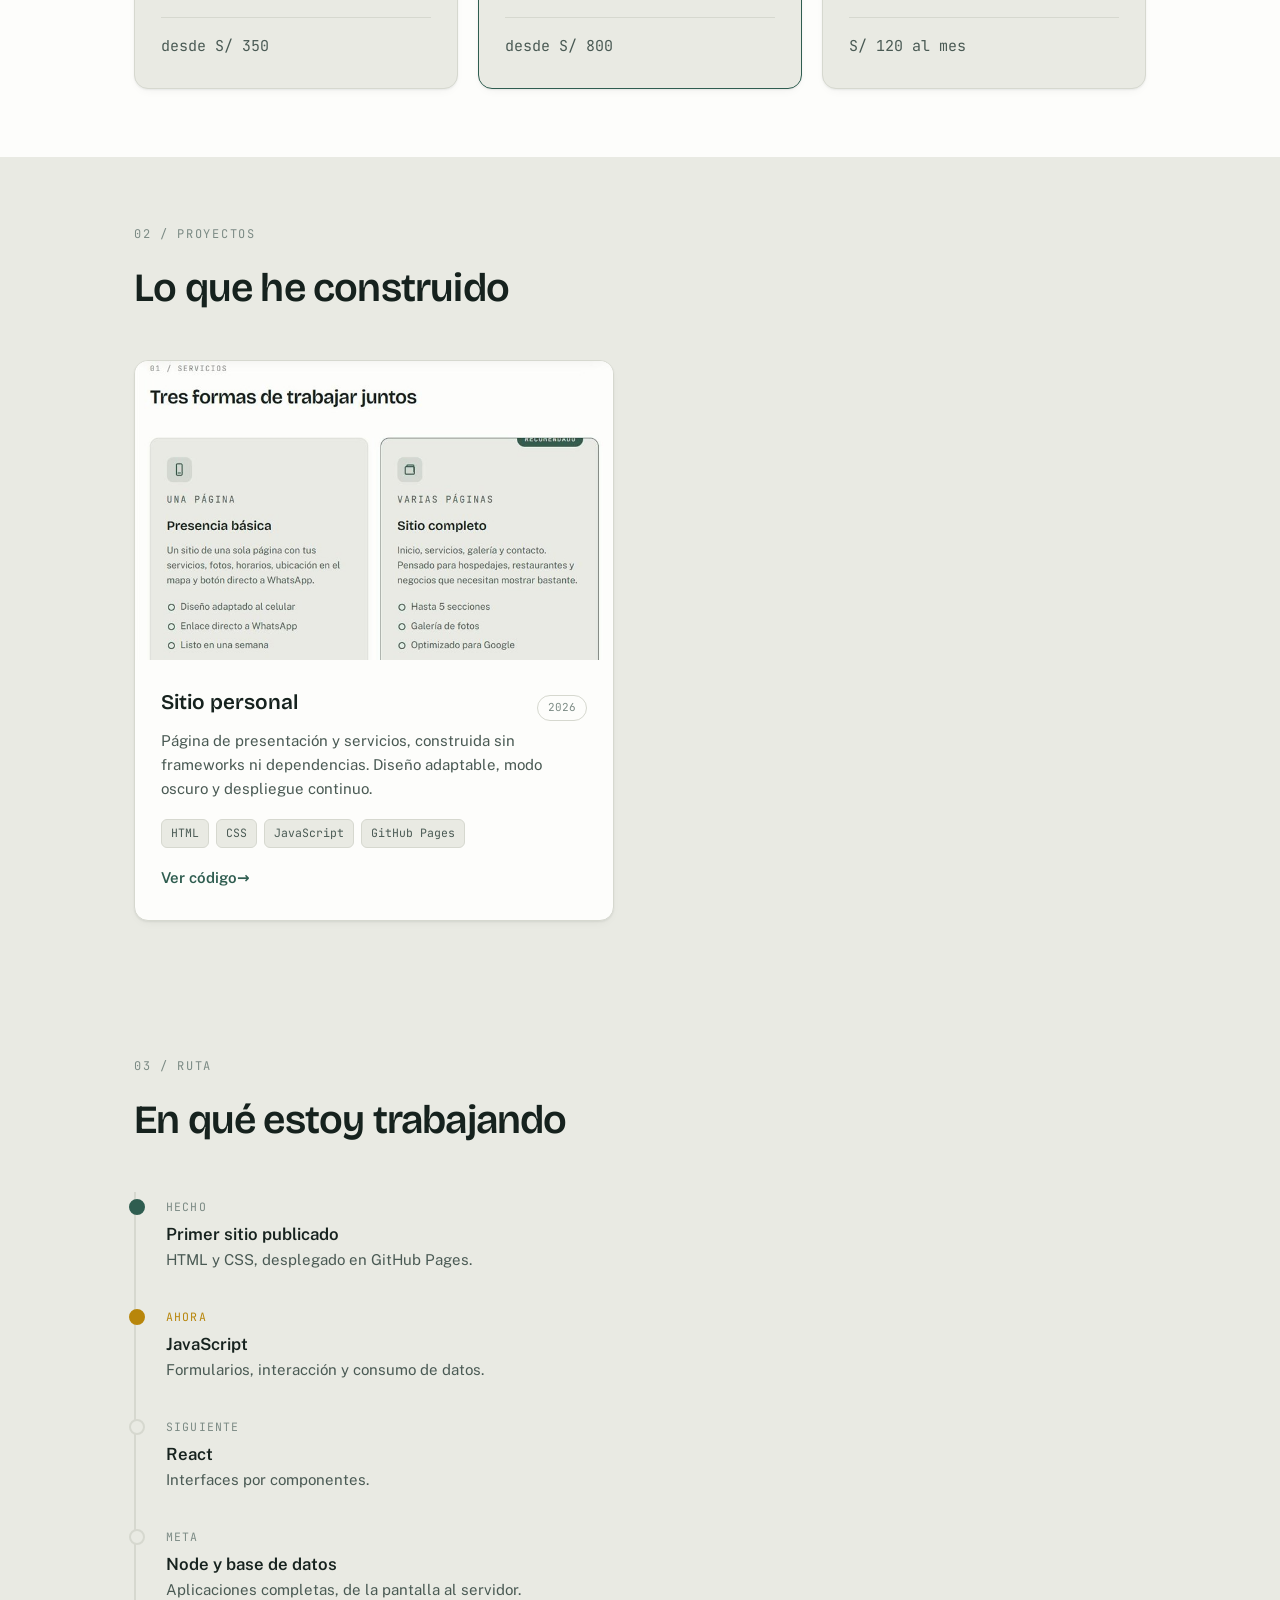
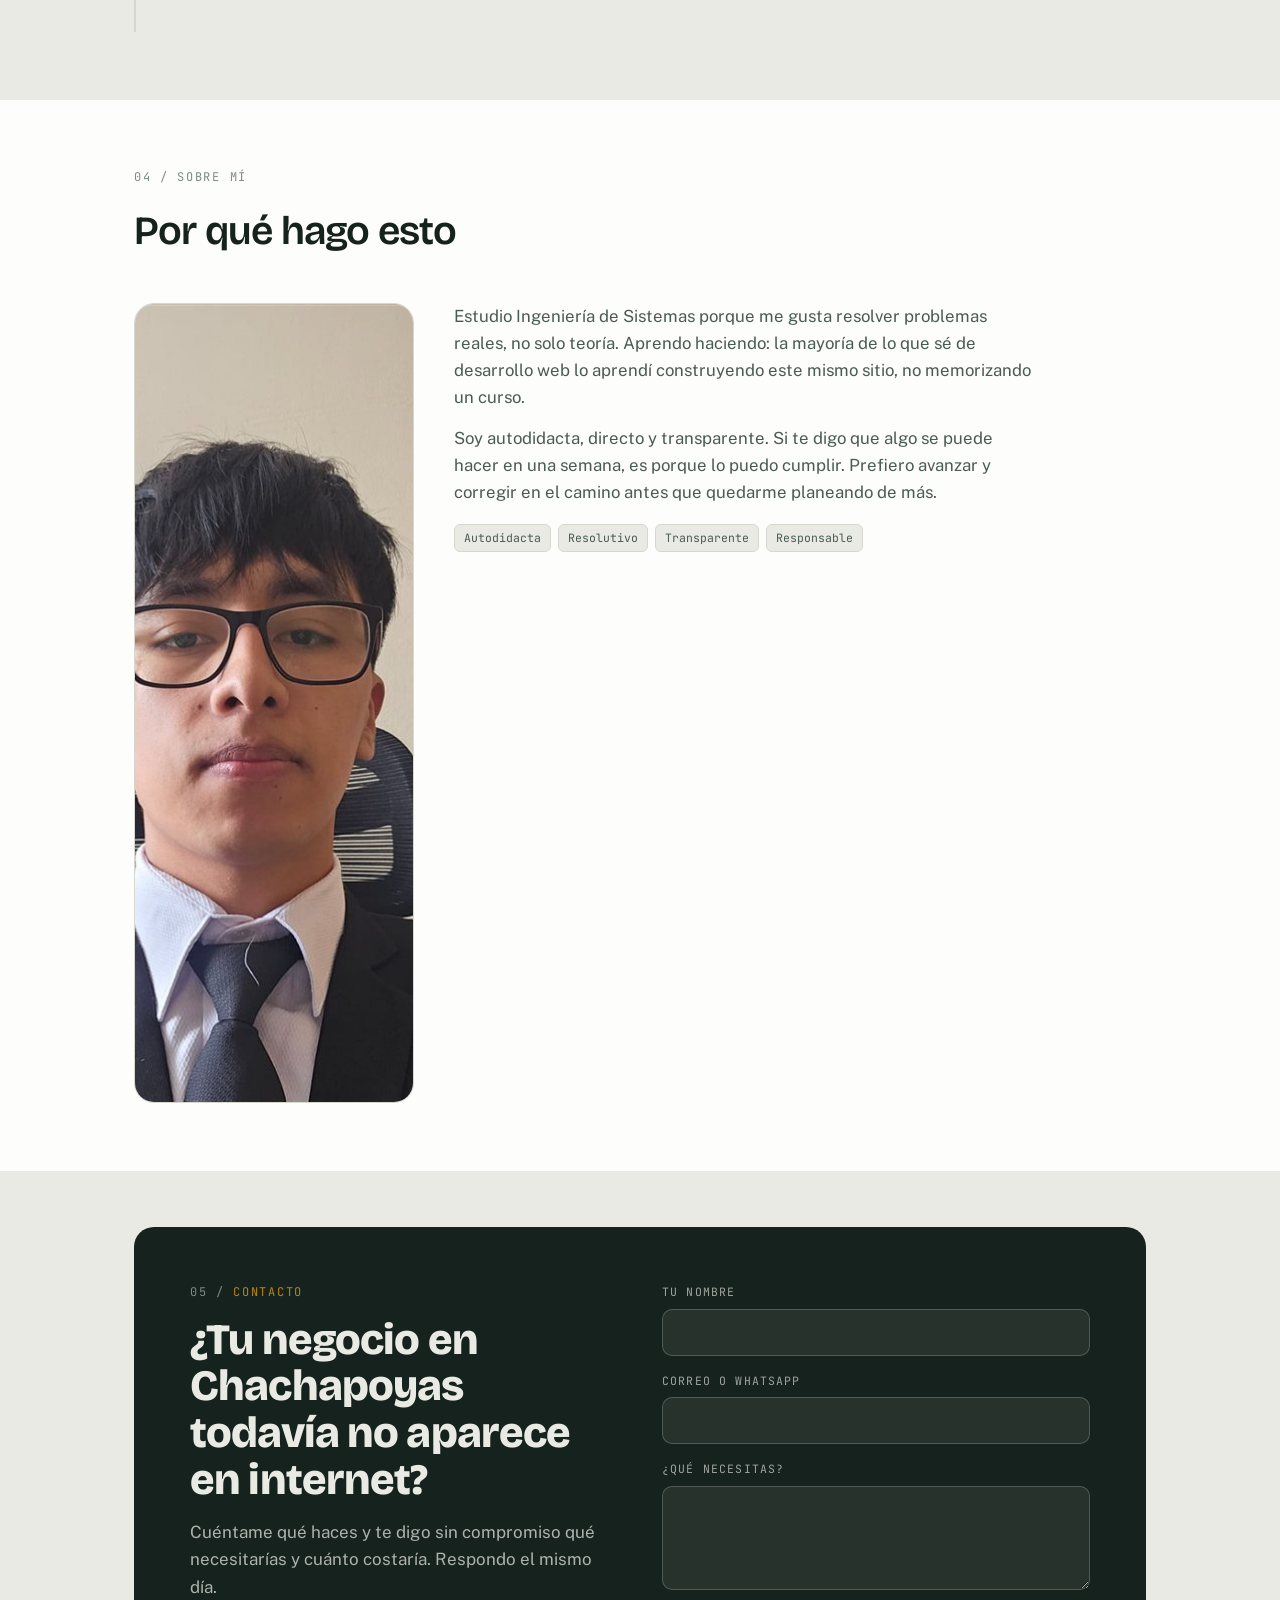
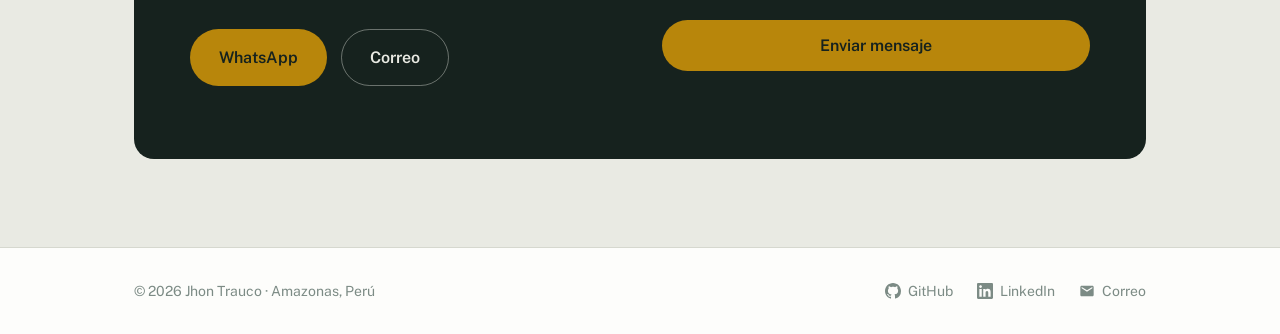
==== commit 9abb2ce5: "Corrige recorte de la captura en la tarjeta de Proyectos La imagen anterior cortaba palabras a mitad" ====
--- a/index.html
+++ b/index.html
@@ -226,7 +226,9 @@
         <div class="grilla">
           <!-- Copia este bloque completo para agregar un proyecto nuevo -->
           <article class="proyecto">
-            <img class="proyecto-imagen" src="img/proyecto-sitio-personal.jpg" alt="Captura de la sección de servicios del sitio jhontrauco.dev, mostrando las tres tarjetas de precios." width="800" height="500" loading="lazy">
+            <div class="proyecto-imagen-envoltura">
+              <img class="proyecto-imagen" src="img/proyecto-sitio-personal.jpg" alt="Captura de la sección de servicios del sitio jhontrauco.dev, mostrando las tres tarjetas de precios." width="800" height="500" loading="lazy">
+            </div>
             <div class="proyecto-cuerpo">
               <div class="proyecto-cabecera">
                 <h3>Sitio personal</h3>
--- a/css/estilos.css
+++ b/css/estilos.css
@@ -571,9 +571,15 @@
 }
 
 /* Proyectos */
+.proyecto-imagen-envoltura {
+  width: 100%;
+  aspect-ratio: 16 / 10;
+  overflow: hidden;
+}
+
 .proyecto-imagen {
   width: 100%;
-  aspect-ratio: 16 / 10;
+  height: 100%;
   object-fit: cover;
   display: block;
 }
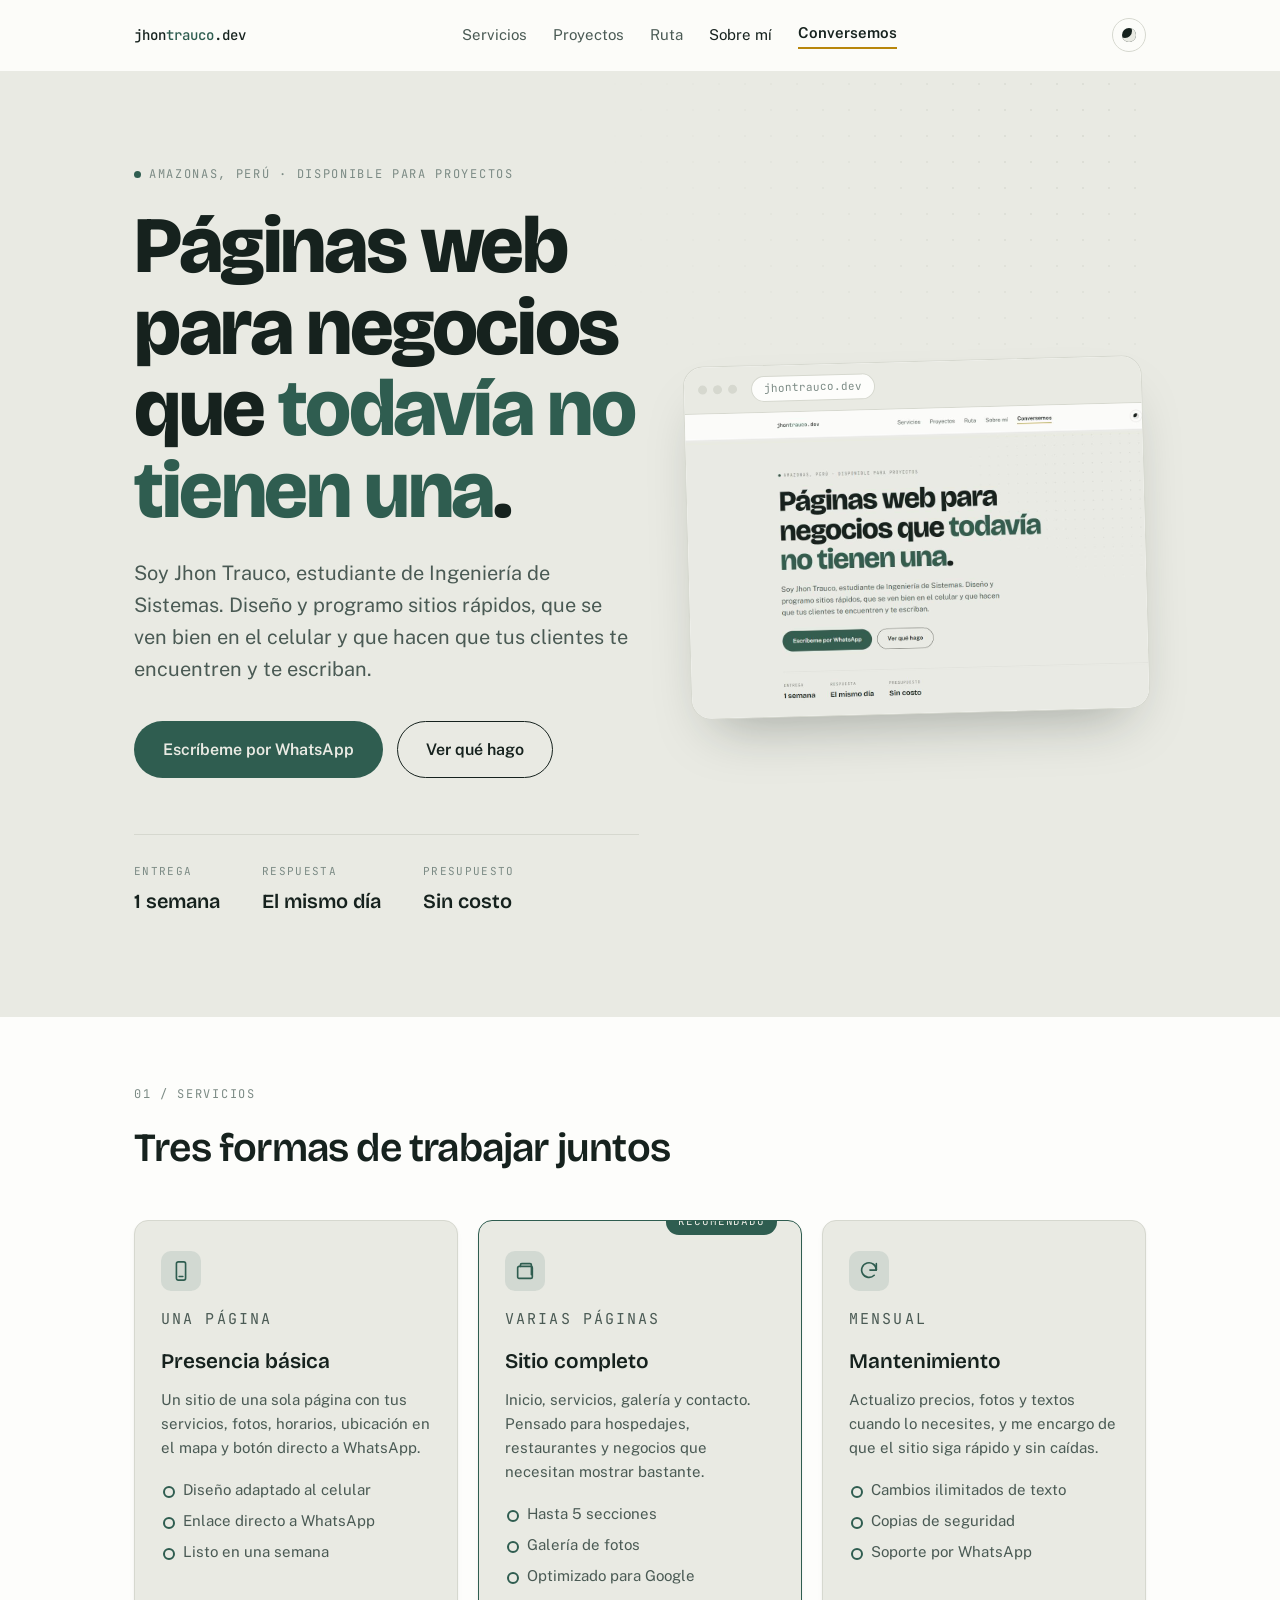
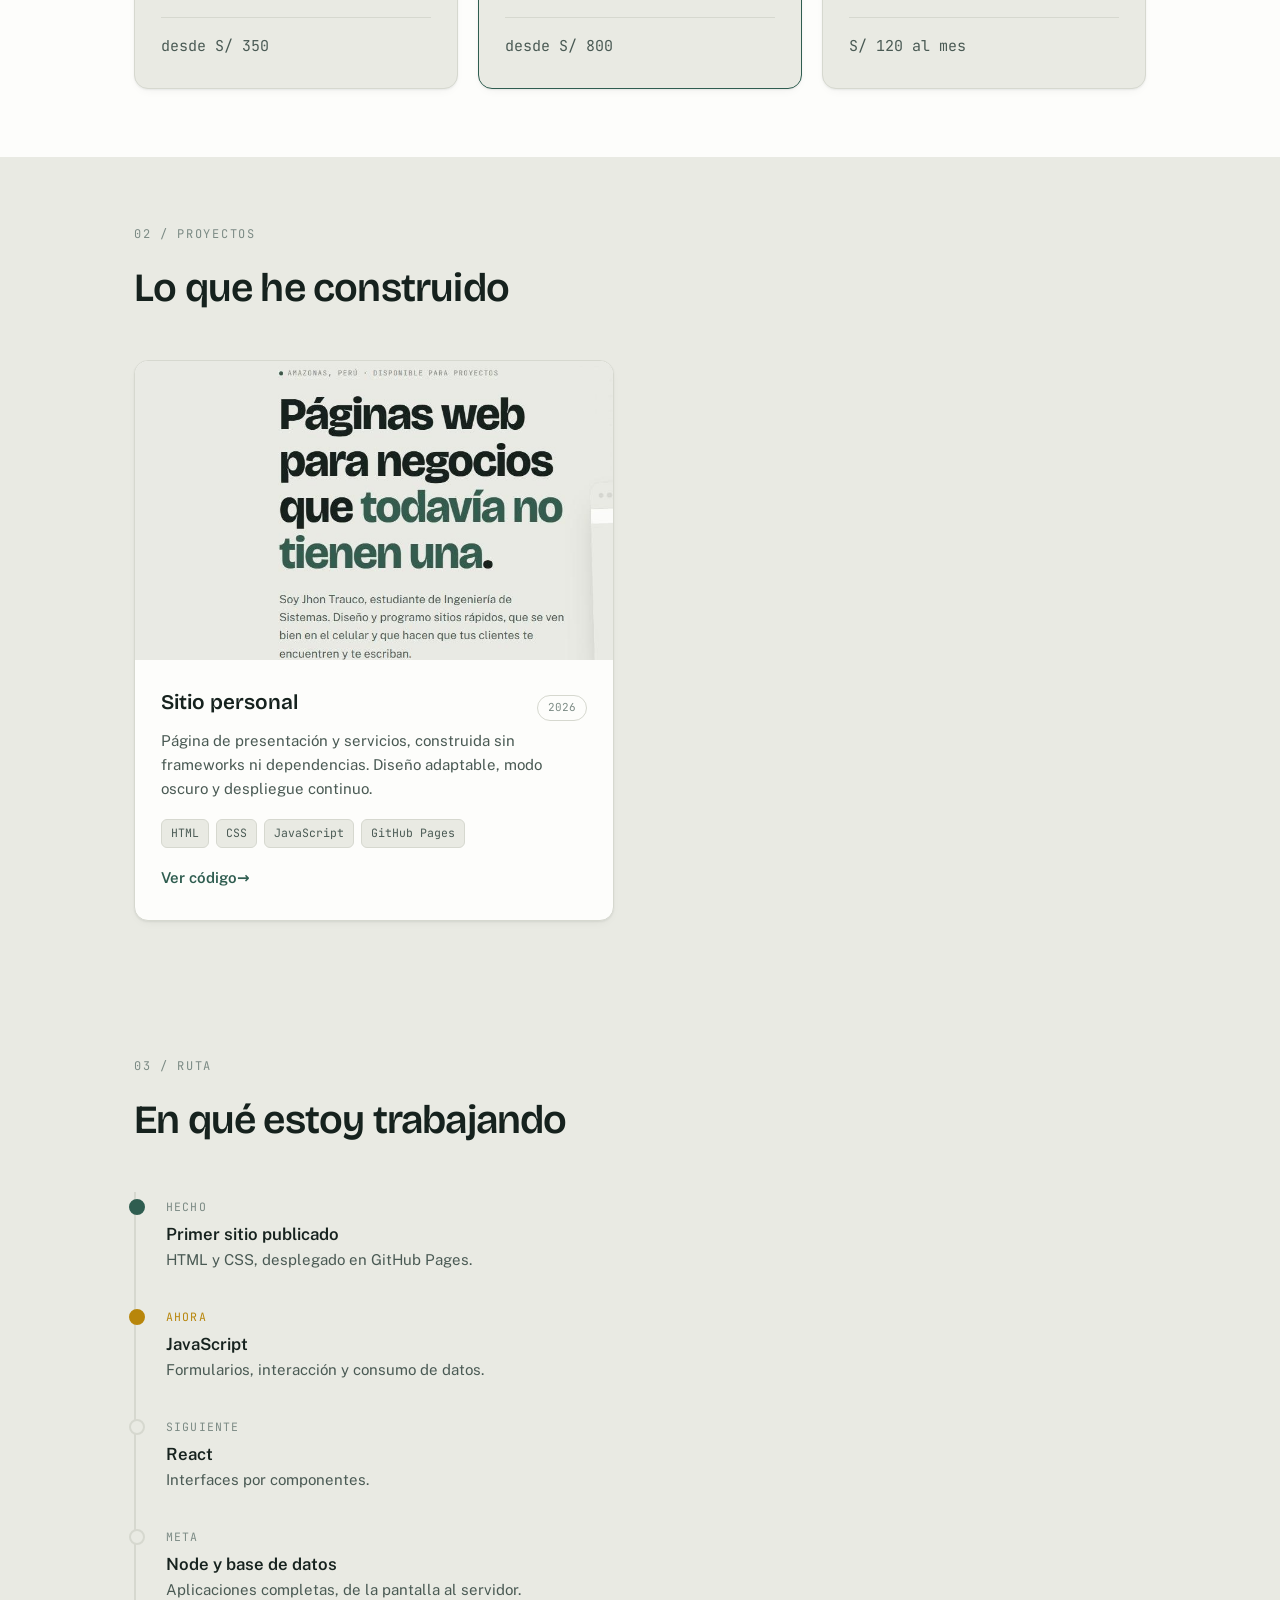
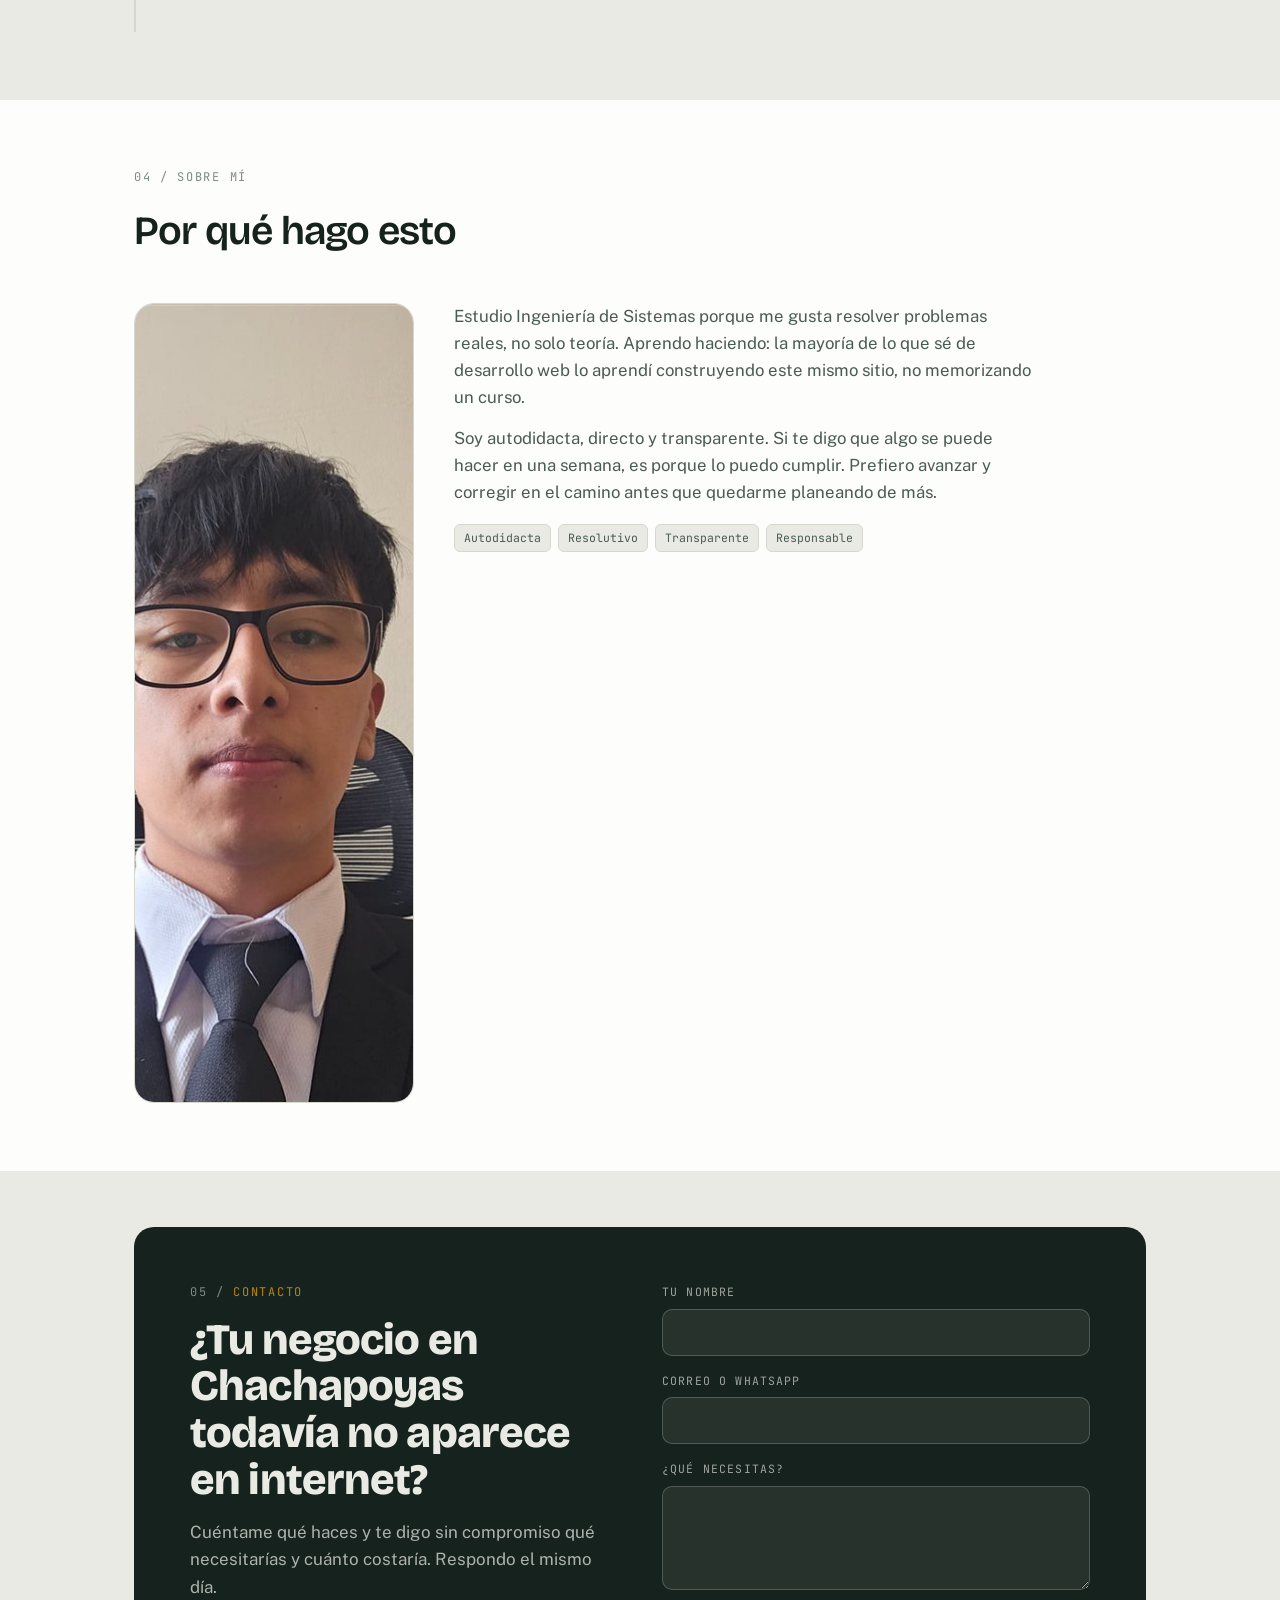
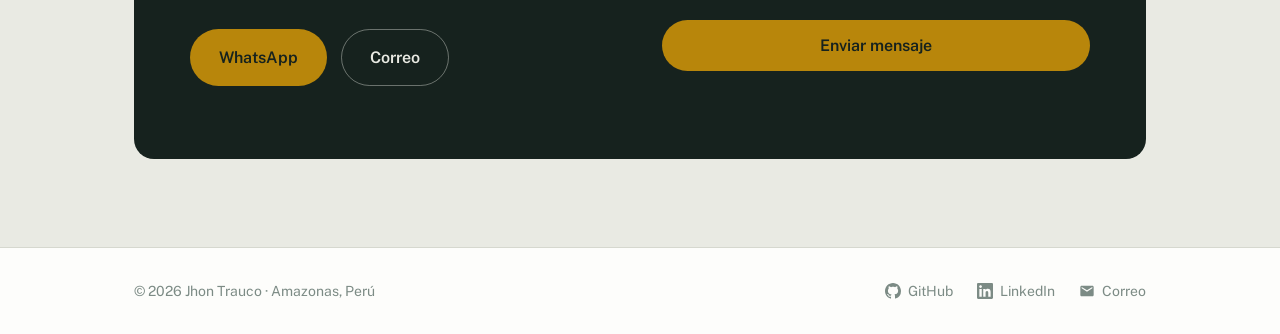
==== commit 50f467e4: "Cambia la captura de Proyectos: portada en vez de Servicios A pedido de Jhon, la imagen de la tarjet" ====
--- a/index.html
+++ b/index.html
@@ -227,7 +227,7 @@
           <!-- Copia este bloque completo para agregar un proyecto nuevo -->
           <article class="proyecto">
             <div class="proyecto-imagen-envoltura">
-              <img class="proyecto-imagen" src="img/proyecto-sitio-personal.jpg" alt="Captura de la sección de servicios del sitio jhontrauco.dev, mostrando las tres tarjetas de precios." width="800" height="500" loading="lazy">
+              <img class="proyecto-imagen" src="img/proyecto-sitio-personal.jpg" alt="Captura de la portada del sitio jhontrauco.dev, con el titular y la presentación de Jhon." width="800" height="500" loading="lazy">
             </div>
             <div class="proyecto-cuerpo">
               <div class="proyecto-cabecera">
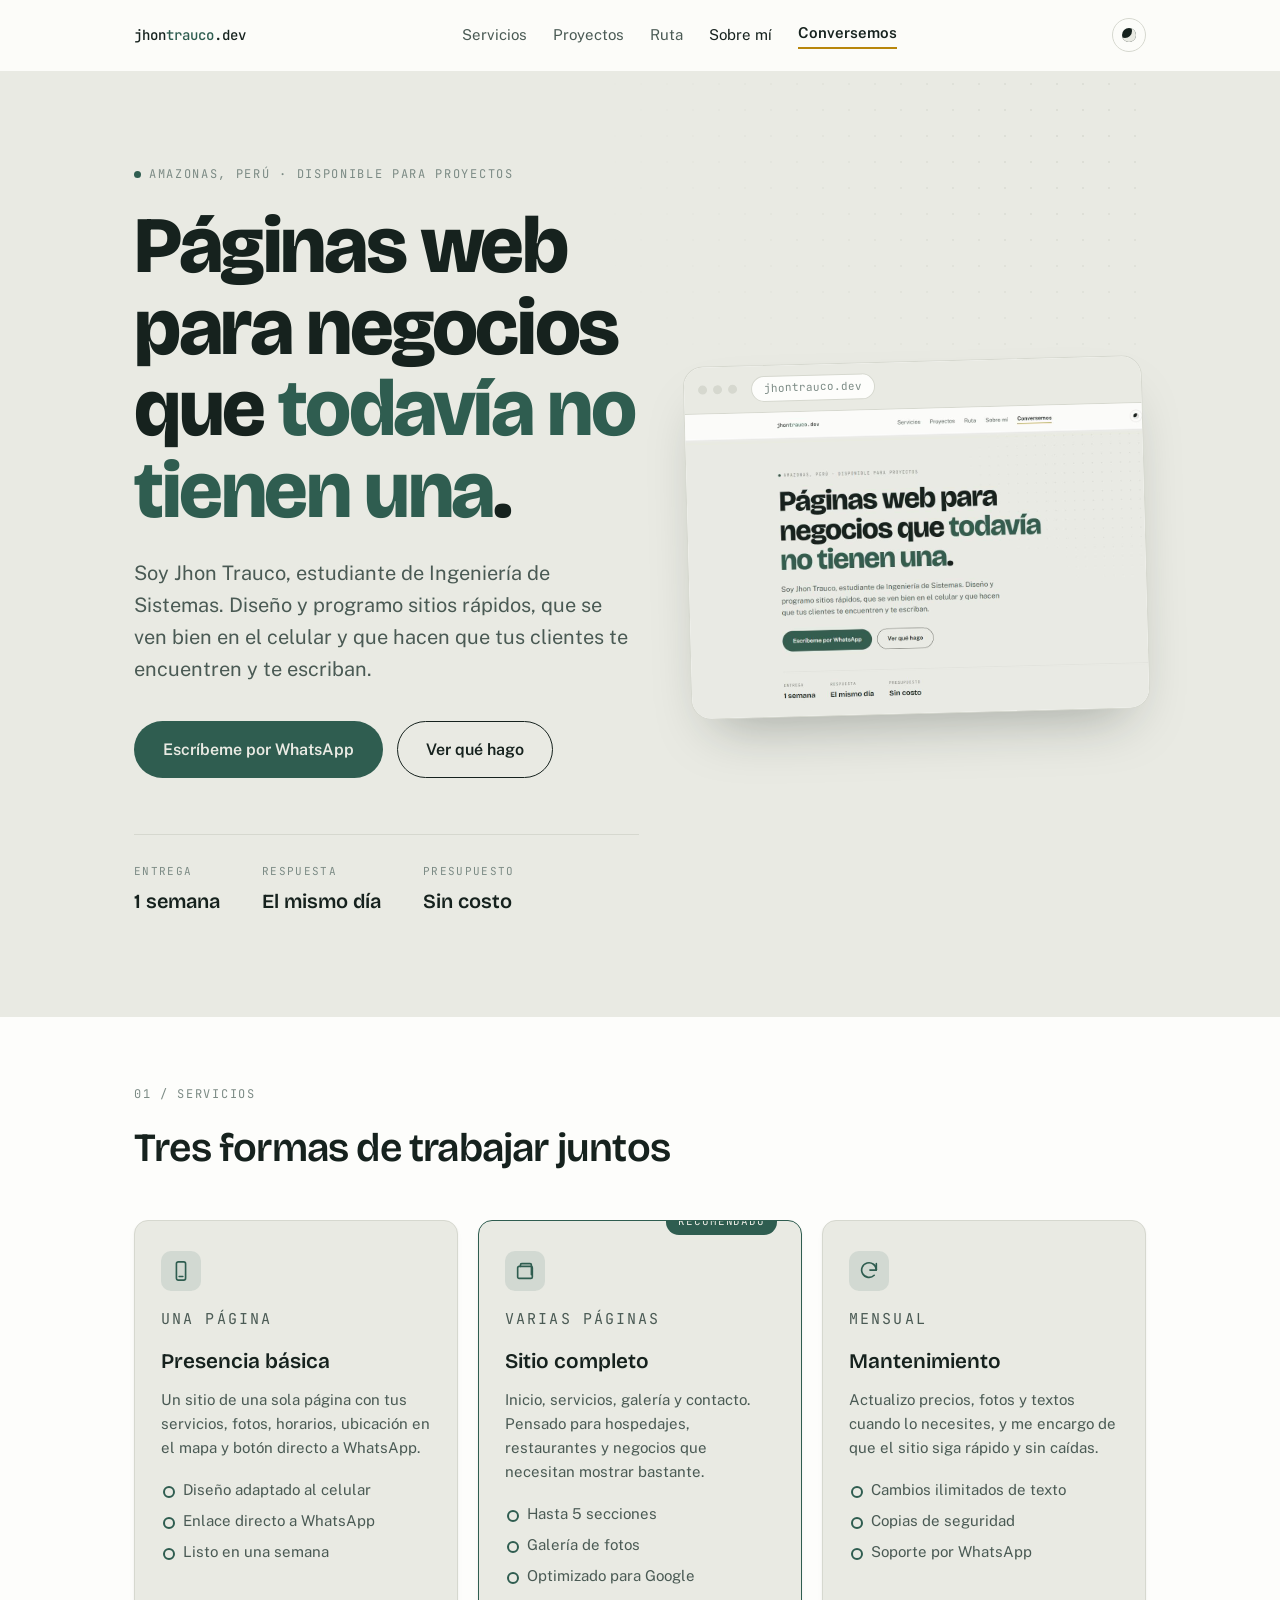
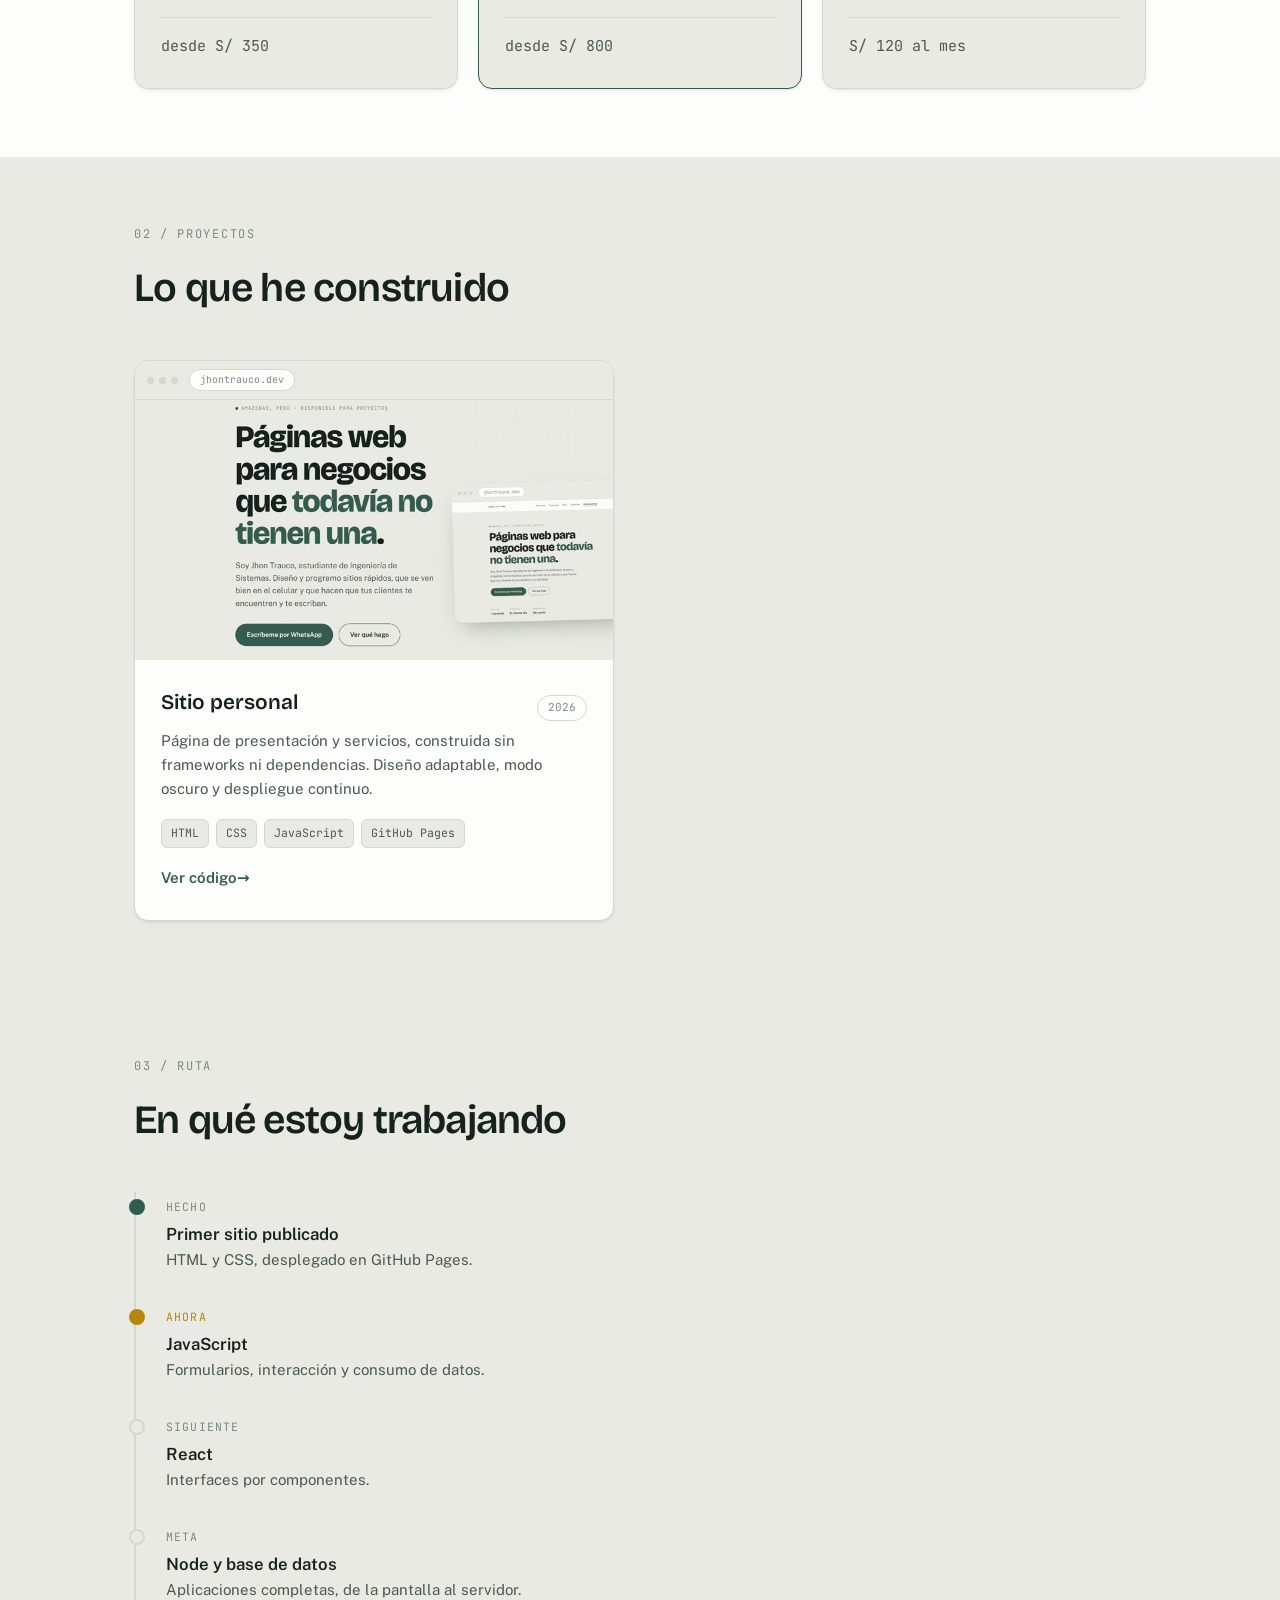
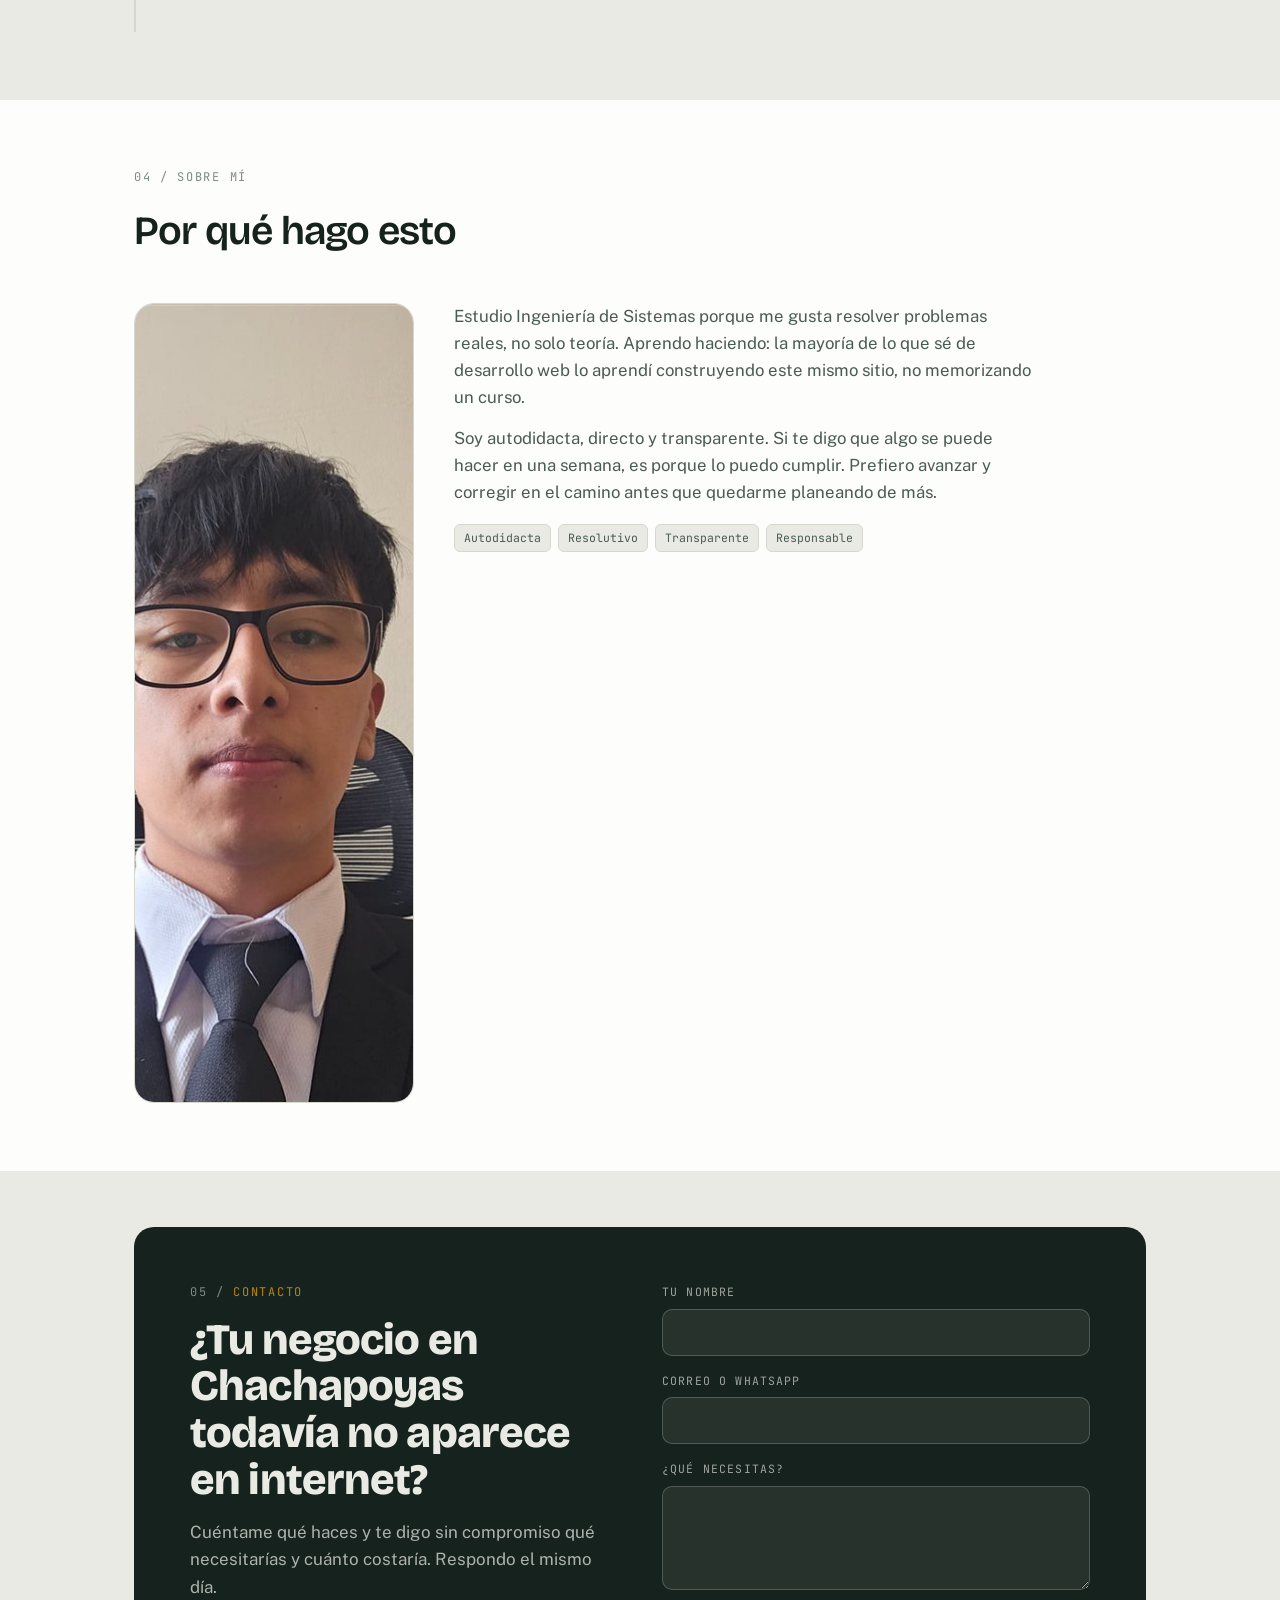
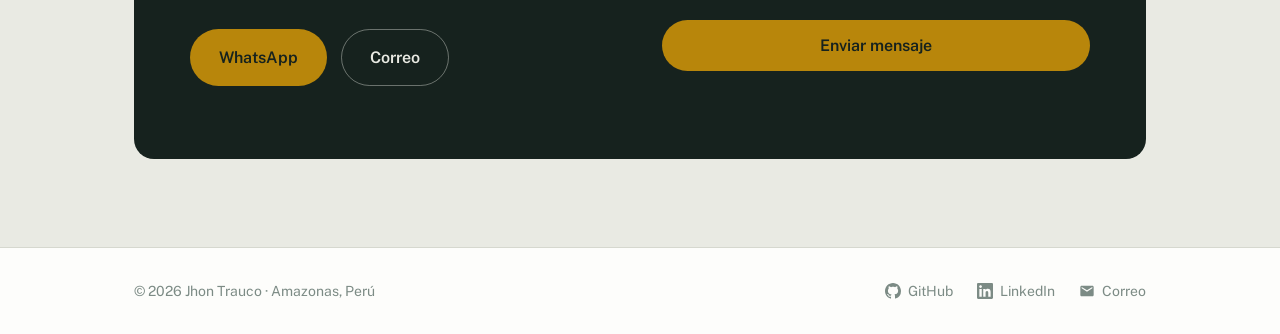
==== commit e738031a: "Agrega marco de navegador a la captura de la tarjeta de Proyectos Recorte más amplio para que se vea" ====
--- a/index.html
+++ b/index.html
@@ -227,6 +227,10 @@
           <!-- Copia este bloque completo para agregar un proyecto nuevo -->
           <article class="proyecto">
             <div class="proyecto-imagen-envoltura">
+              <div class="proyecto-imagen-barra">
+                <span></span><span></span><span></span>
+                <span class="proyecto-imagen-direccion">jhontrauco.dev</span>
+              </div>
               <img class="proyecto-imagen" src="img/proyecto-sitio-personal.jpg" alt="Captura de la portada del sitio jhontrauco.dev, con el titular y la presentación de Jhon." width="800" height="500" loading="lazy">
             </div>
             <div class="proyecto-cuerpo">
--- a/css/estilos.css
+++ b/css/estilos.css
@@ -575,11 +575,43 @@
   width: 100%;
   aspect-ratio: 16 / 10;
   overflow: hidden;
+  display: flex;
+  flex-direction: column;
+}
+
+.proyecto-imagen-barra {
+  display: flex;
+  align-items: center;
+  gap: 5px;
+  padding: 8px 12px;
+  background: var(--fondo);
+  border-bottom: 1px solid var(--borde);
+  flex-shrink: 0;
+}
+
+.proyecto-imagen-barra span:not(.proyecto-imagen-direccion) {
+  width: 7px;
+  height: 7px;
+  border-radius: 50%;
+  background: var(--borde);
+  flex-shrink: 0;
+}
+
+.proyecto-imagen-direccion {
+  margin-left: 6px;
+  font-family: var(--mono);
+  font-size: 10px;
+  color: var(--tenue);
+  background: var(--superficie);
+  border: 1px solid var(--borde);
+  border-radius: 999px;
+  padding: 2px 10px;
 }
 
 .proyecto-imagen {
   width: 100%;
-  height: 100%;
+  flex: 1;
+  min-height: 0;
   object-fit: cover;
   display: block;
 }
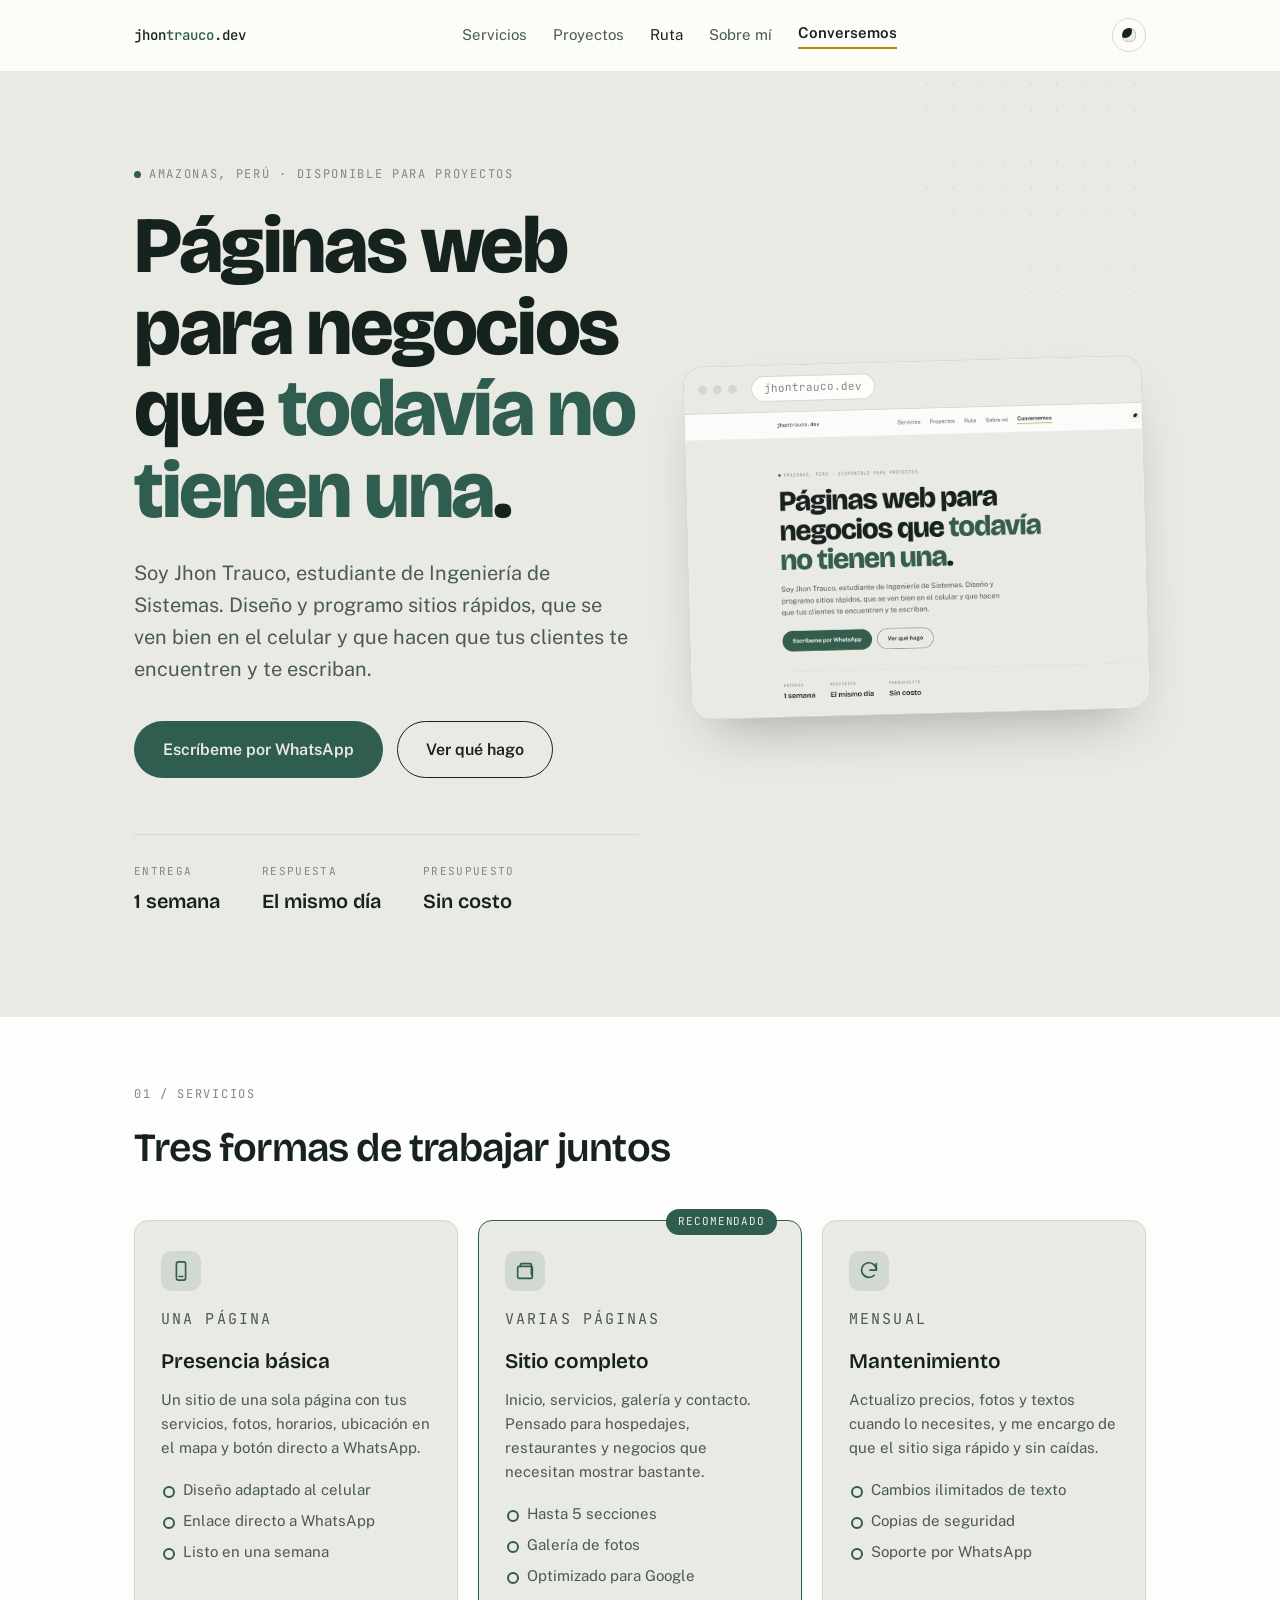
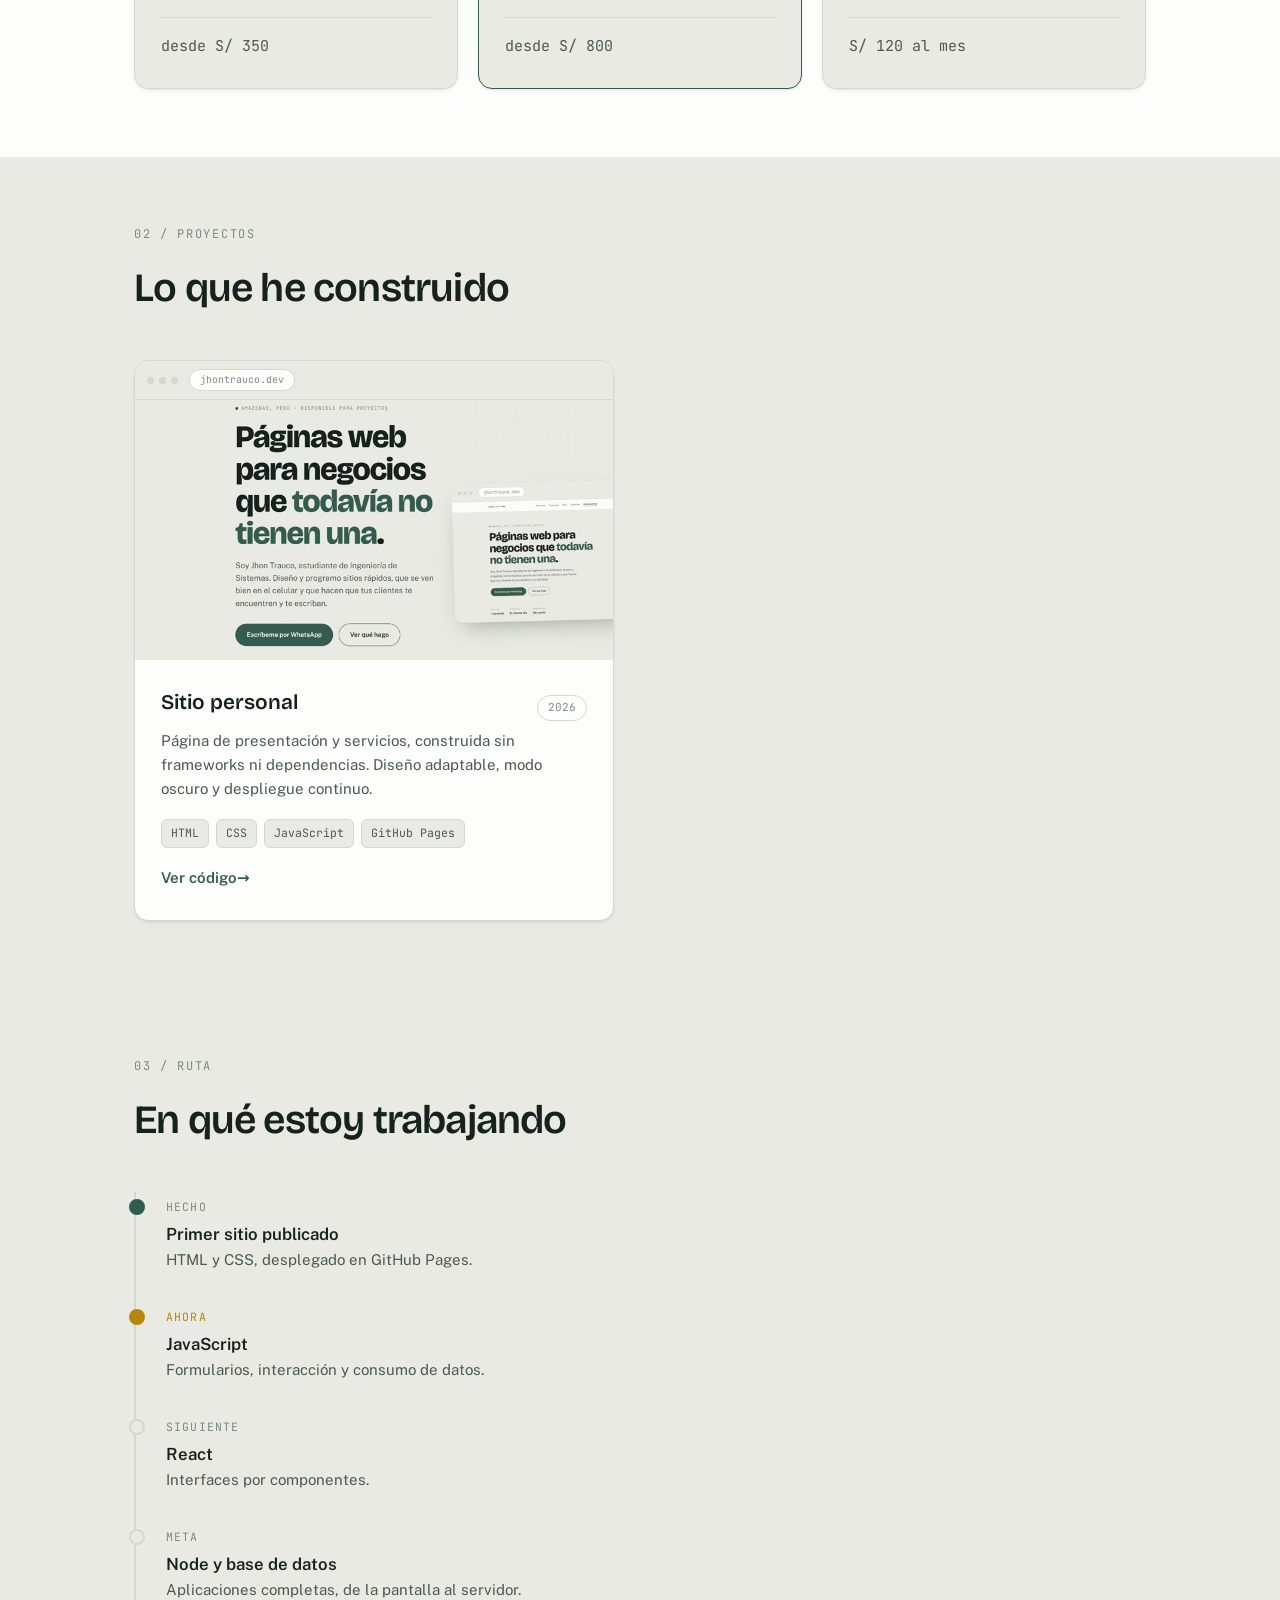
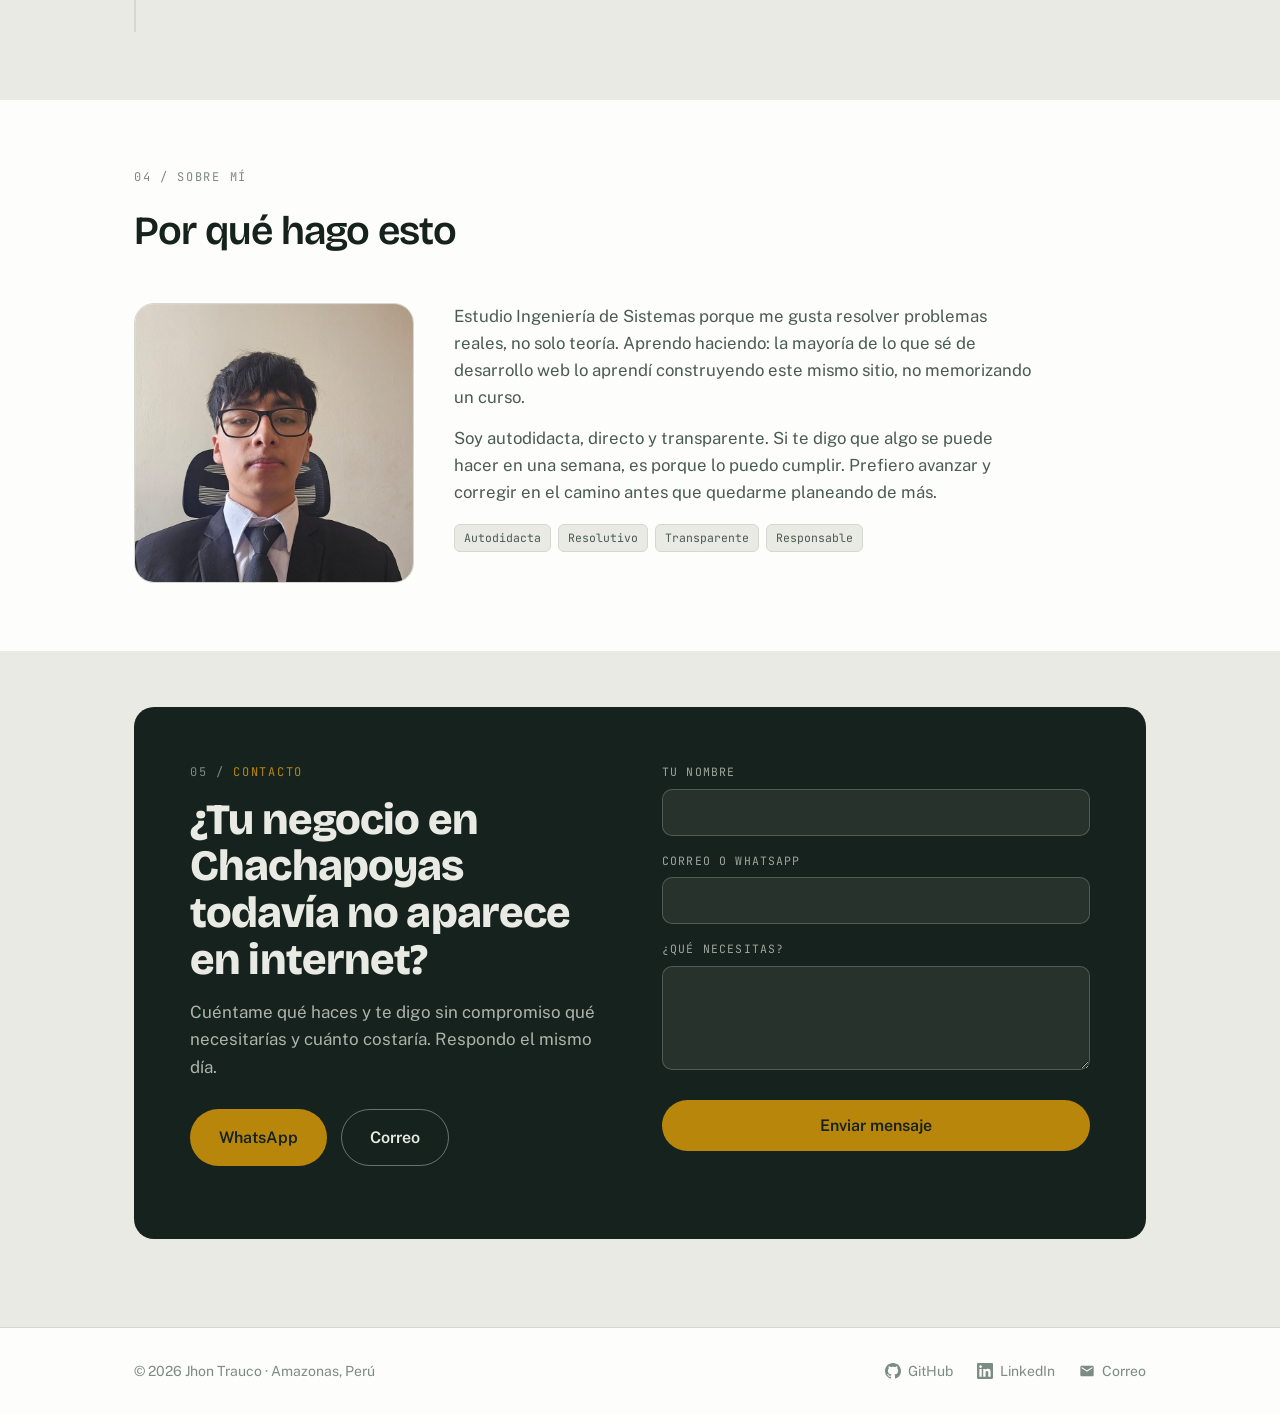
==== commit c228026d: "Actualiza URLs tras renombrar el repo a jhontrauco.github.io El repositorio pasó de landing-page a j" ====
--- a/index.html
+++ b/index.html
@@ -7,15 +7,15 @@
   <title>Jhon Trauco — Desarrollo web en Chachapoyas, Amazonas</title>
   <meta name="description" content="Hago páginas web rápidas y claras para negocios de Chachapoyas y Amazonas. Estudiante de Ingeniería de Sistemas.">
   <meta name="author" content="Jhon Trauco">
-  <link rel="canonical" href="https://jhontrauco.github.io/landing-page/">
+  <link rel="canonical" href="https://jhontrauco.github.io/">
 
   <!-- Tarjeta de vista previa al compartir el enlace (WhatsApp, LinkedIn, Facebook) -->
   <meta property="og:type" content="website">
   <meta property="og:locale" content="es_PE">
-  <meta property="og:url" content="https://jhontrauco.github.io/landing-page/">
+  <meta property="og:url" content="https://jhontrauco.github.io/">
   <meta property="og:title" content="Jhon Trauco — Desarrollo web en Chachapoyas, Amazonas">
   <meta property="og:description" content="Páginas web para negocios que todavía no tienen una.">
-  <meta property="og:image" content="https://jhontrauco.github.io/landing-page/img/preview.png">
+  <meta property="og:image" content="https://jhontrauco.github.io/img/preview.png">
   <meta property="og:image:alt" content="Portada del sitio de Jhon Trauco, desarrollo web en Amazonas, Perú.">
   <meta name="twitter:card" content="summary_large_image">
 
@@ -46,7 +46,7 @@
     "@type": "Person",
     "name": "Jhon Trauco",
     "jobTitle": "Desarrollador web",
-    "url": "https://jhontrauco.github.io/landing-page/",
+    "url": "https://jhontrauco.github.io/",
     "sameAs": [
       "https://github.com/jhontrauco",
       "https://www.linkedin.com/in/jhontrauco/"
@@ -59,7 +59,7 @@
     "@context": "https://schema.org",
     "@type": "ProfessionalService",
     "name": "Jhon Trauco — Desarrollo web",
-    "url": "https://jhontrauco.github.io/landing-page/",
+    "url": "https://jhontrauco.github.io/",
     "areaServed": ["Chachapoyas", "Amazonas"],
     "priceRange": "S/ 350 - S/ 800"
   }
@@ -248,7 +248,7 @@
                 <li>JavaScript</li>
                 <li>GitHub Pages</li>
               </ul>
-              <a class="enlace-flecha" href="https://github.com/jhontrauco/landing-page" target="_blank" rel="noopener">Ver código</a>
+              <a class="enlace-flecha" href="https://github.com/jhontrauco/jhontrauco.github.io" target="_blank" rel="noopener">Ver código</a>
             </div>
           </article>
         </div>
--- a/css/estilos.css
+++ b/css/estilos.css
@@ -483,11 +483,14 @@
   display: flex;
   flex-direction: column;
   box-shadow: var(--sombra-sm);
-  overflow: hidden;
   transition: transform var(--transicion), border-color var(--transicion), box-shadow var(--transicion);
 }
 
+/* La tarjeta NO lleva overflow: hidden — la insignia "Recomendado" se apoya
+   fuera del borde superior (ver .insignia-destacada) y quedaría cortada. */
 .tarjeta { padding: 30px 26px; }
+
+.proyecto { overflow: hidden; }
 
 .tarjeta:hover, .proyecto:hover {
   transform: translateY(-3px);
@@ -674,6 +677,7 @@
 .sobre-mi-foto {
   width: 100%;
   max-width: 280px;
+  height: auto;
   aspect-ratio: 1 / 1;
   object-fit: cover;
   border-radius: var(--radio-lg);
